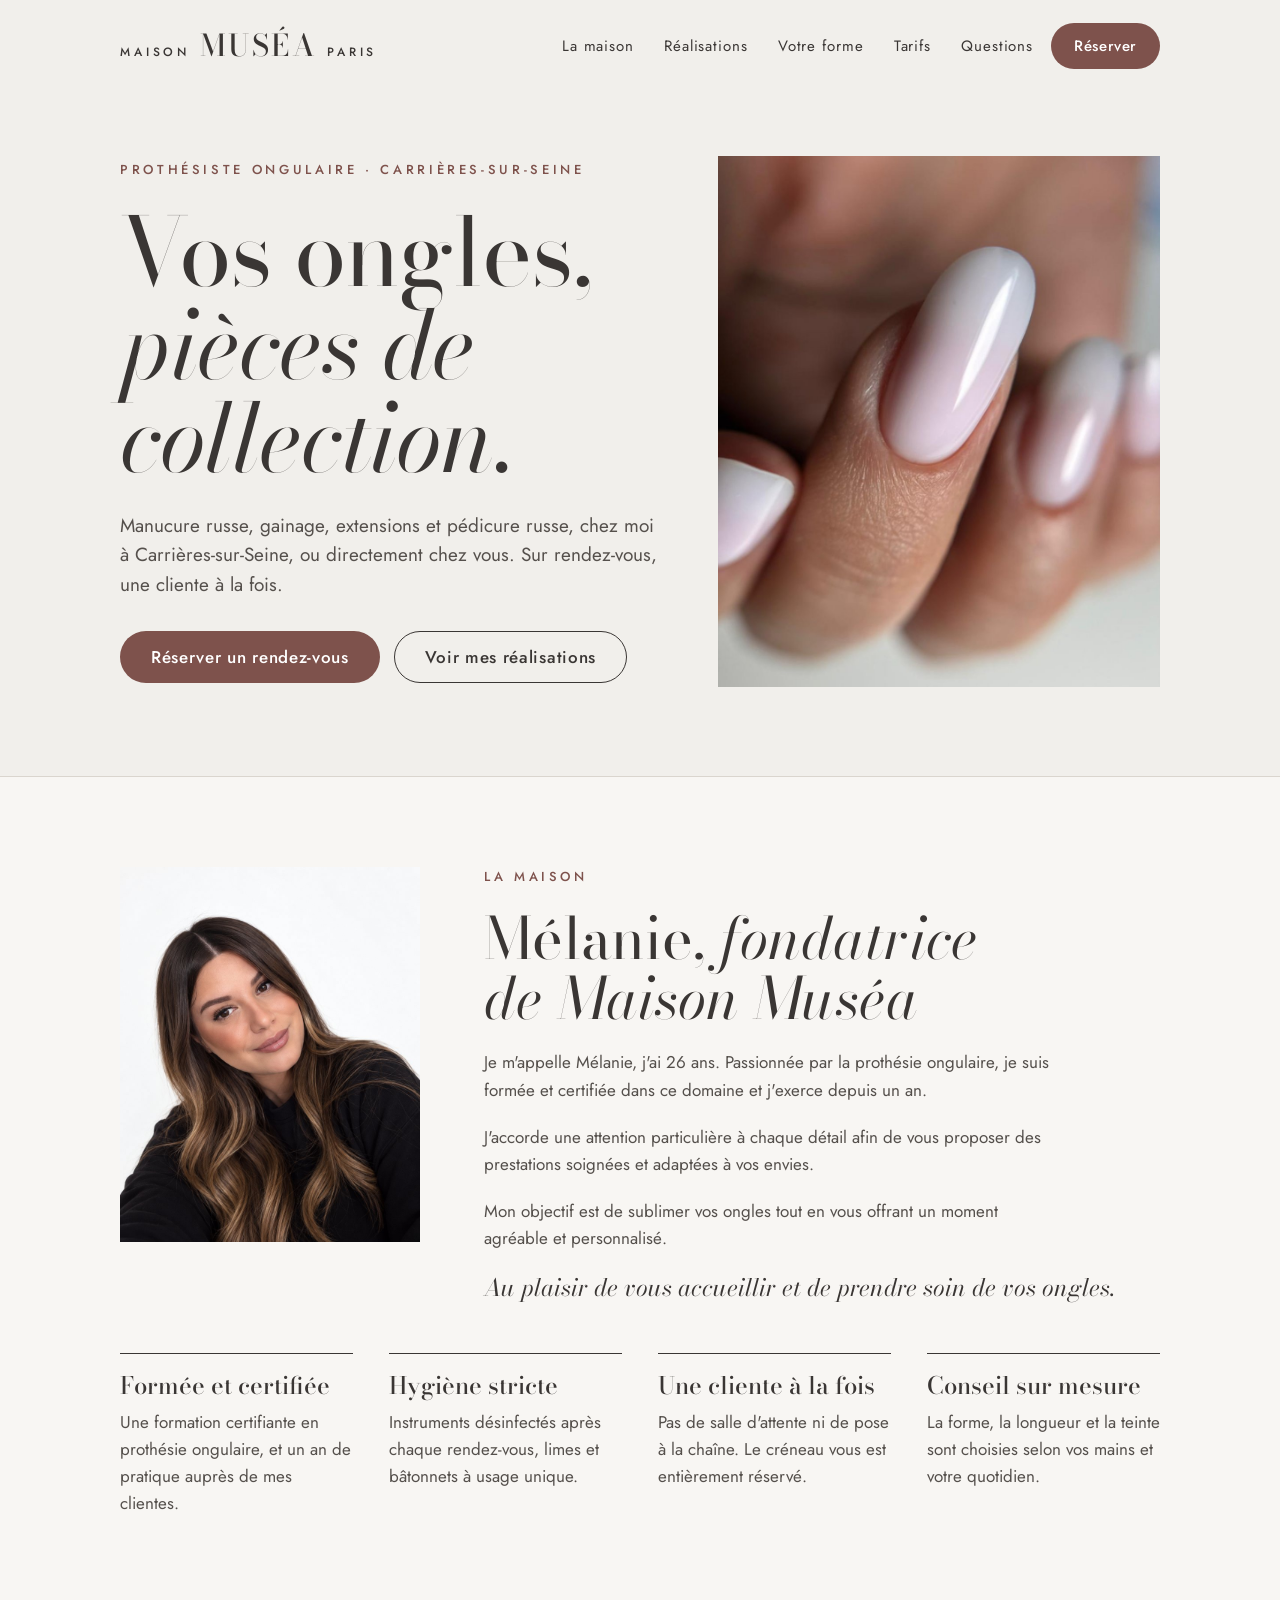
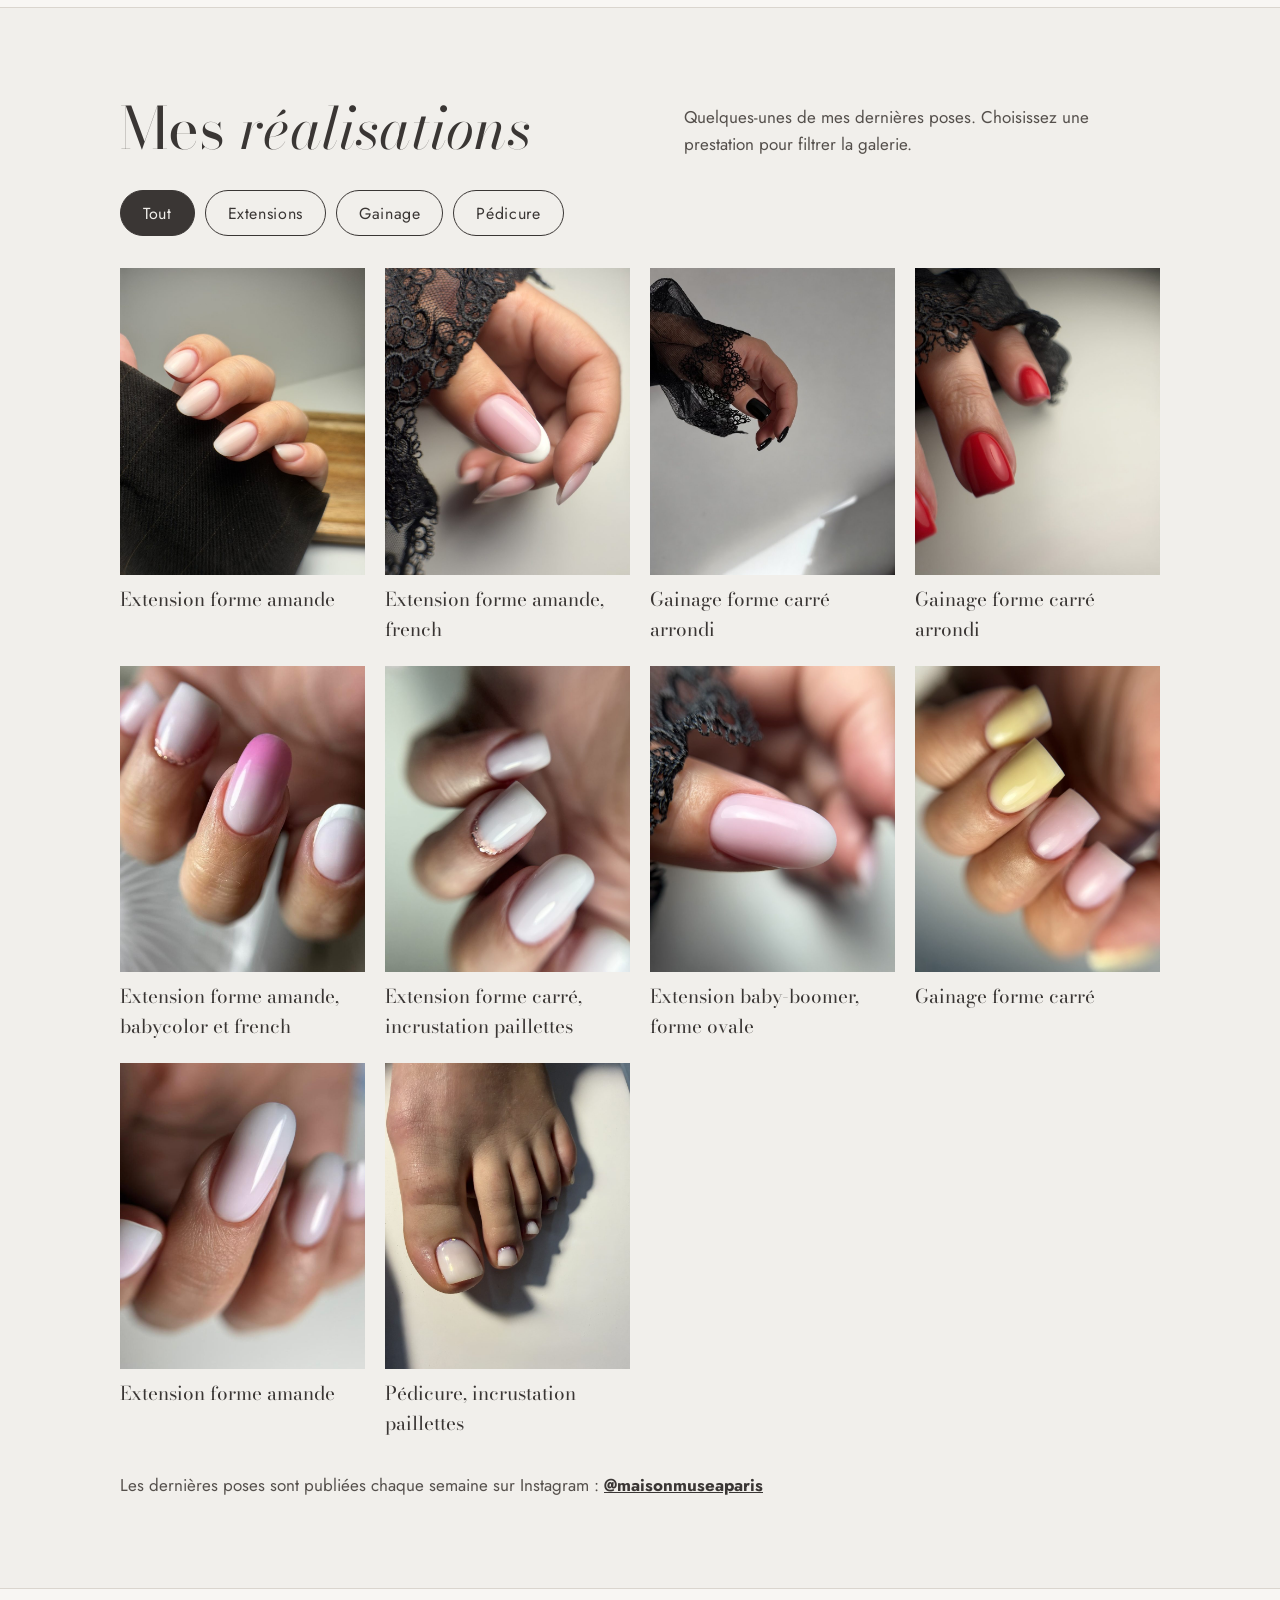
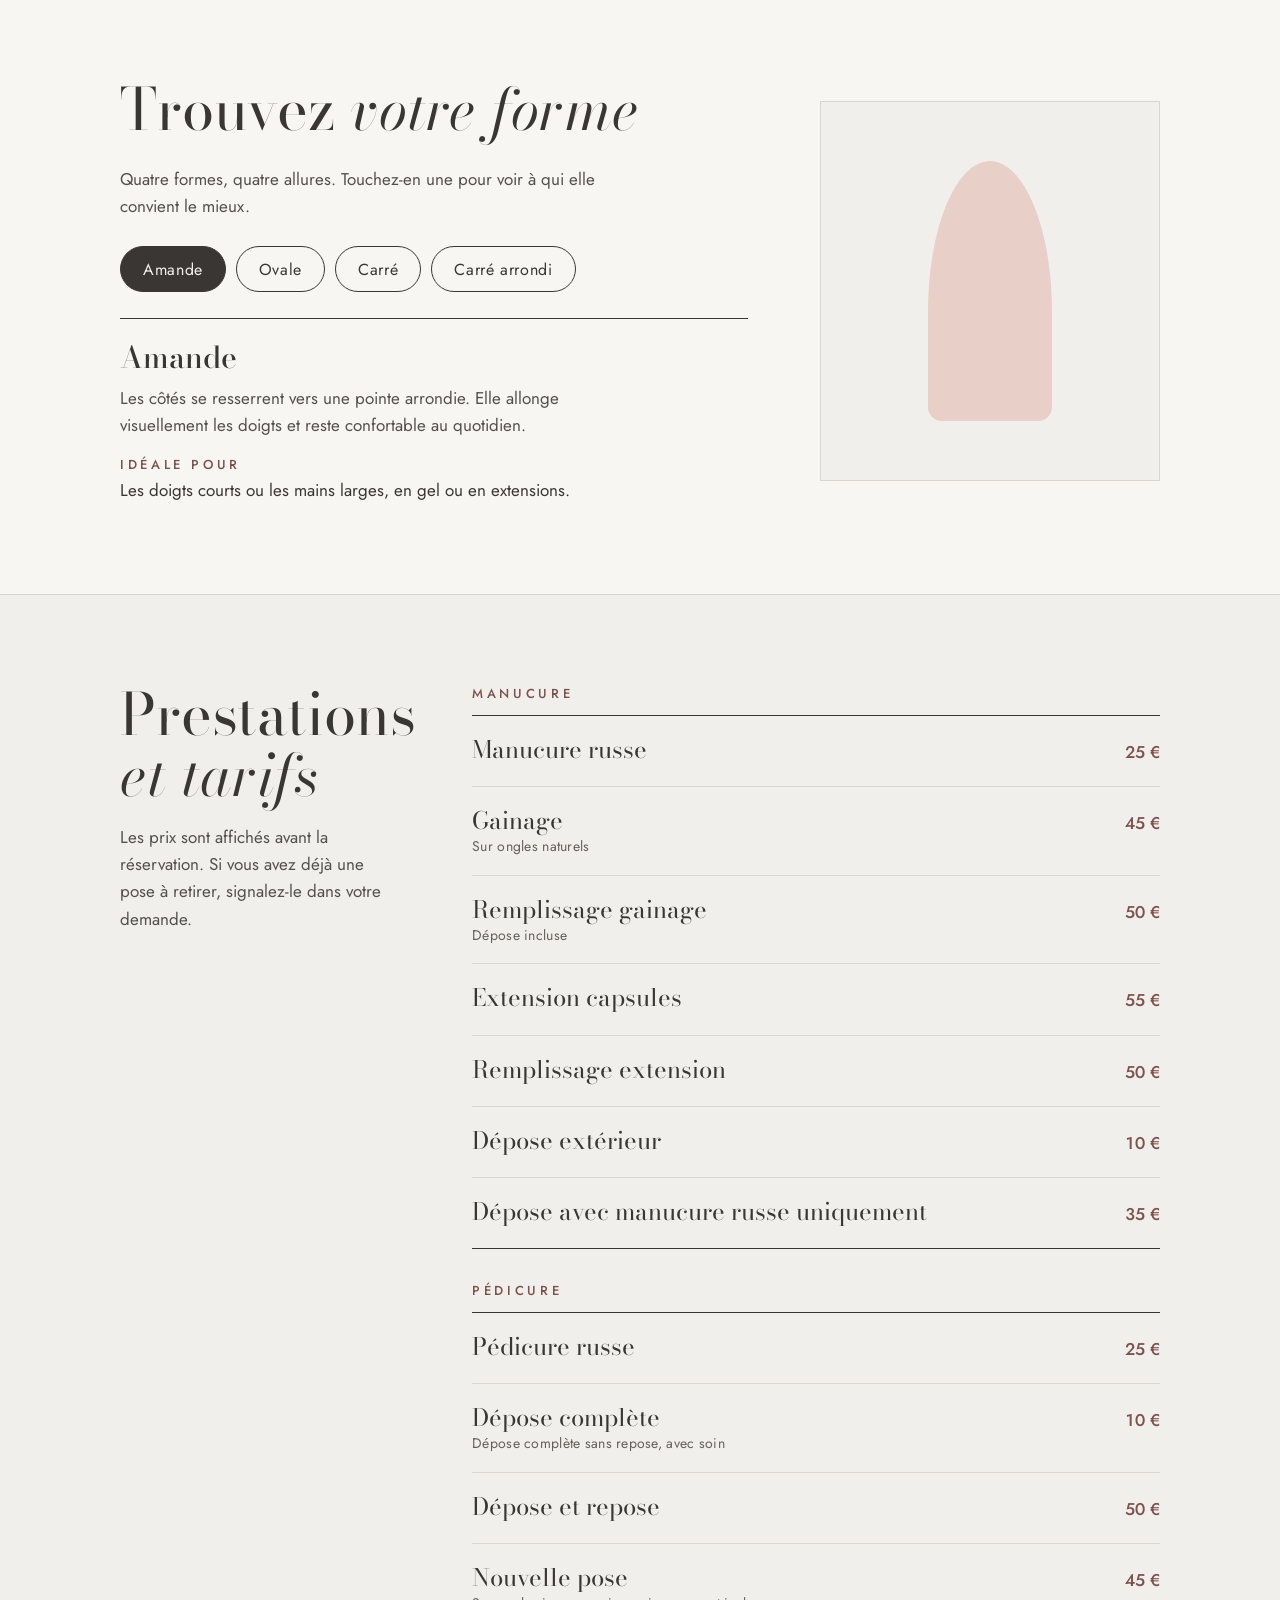
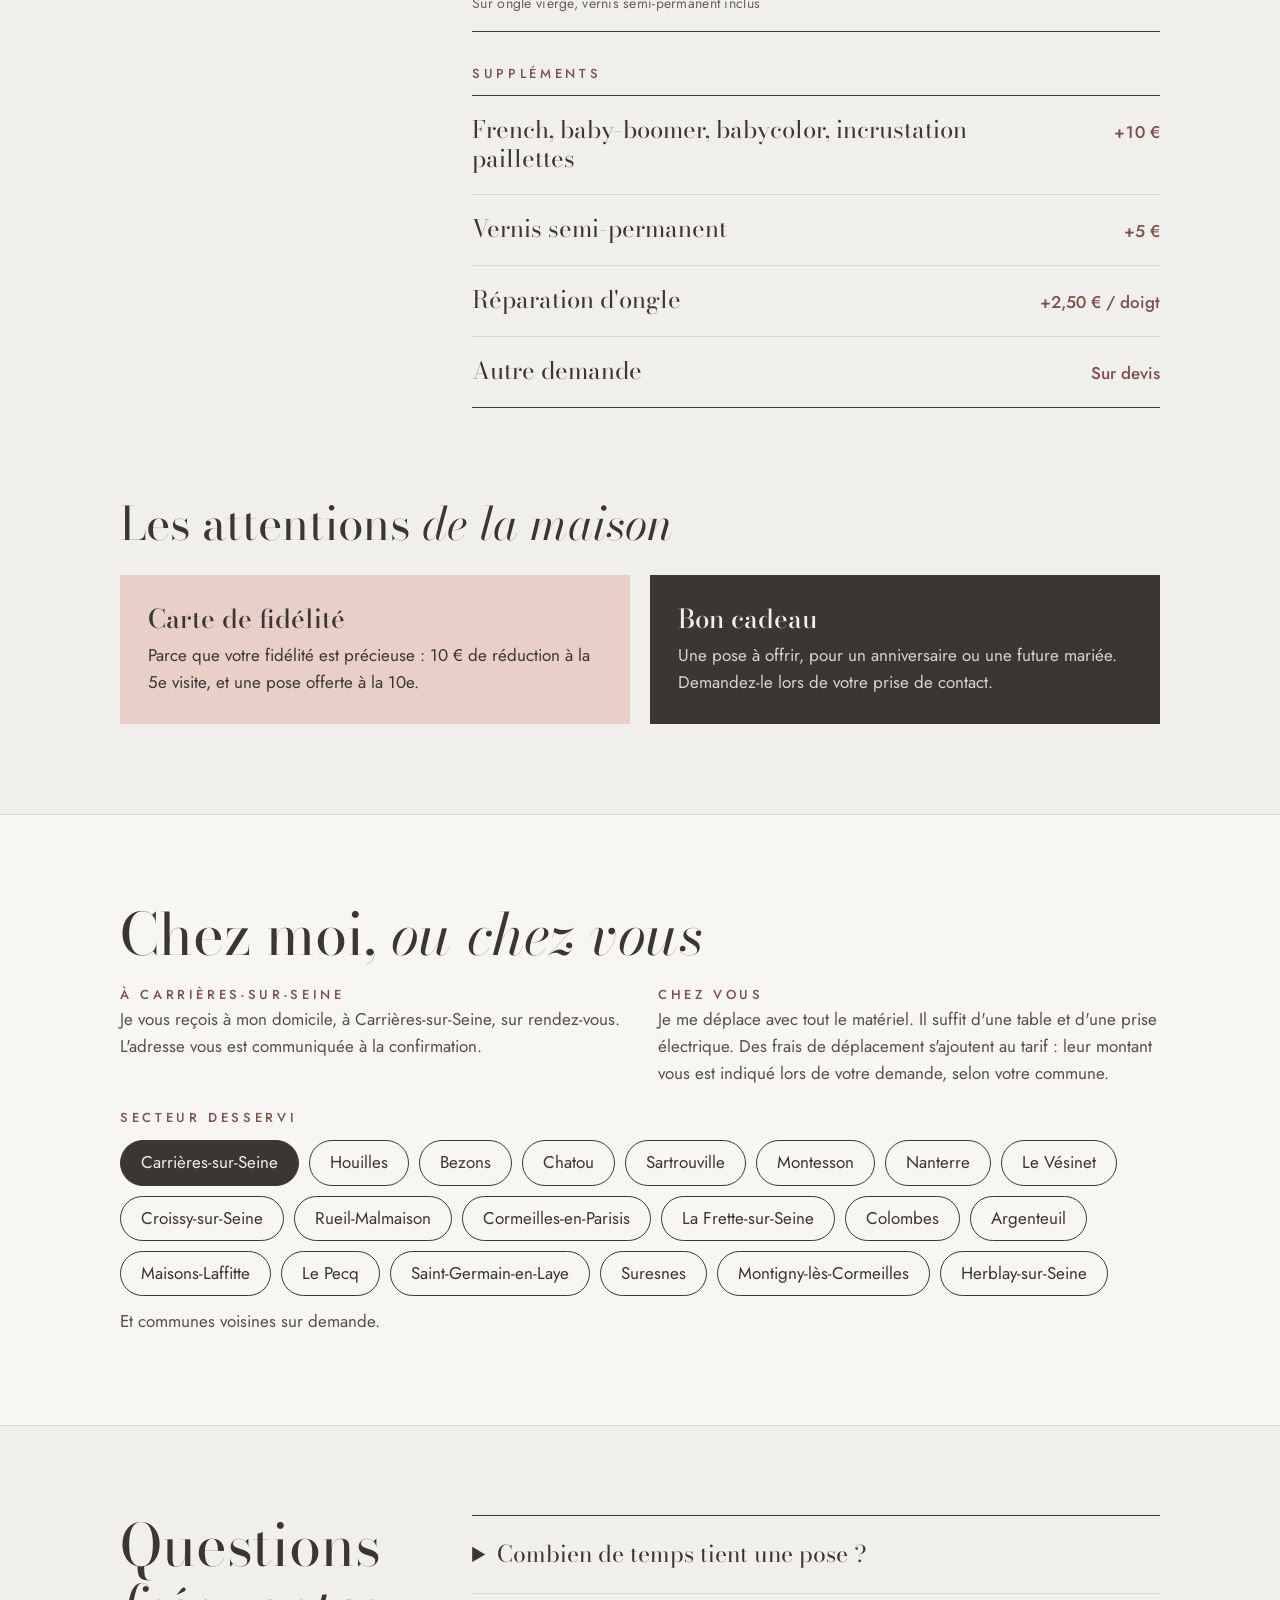
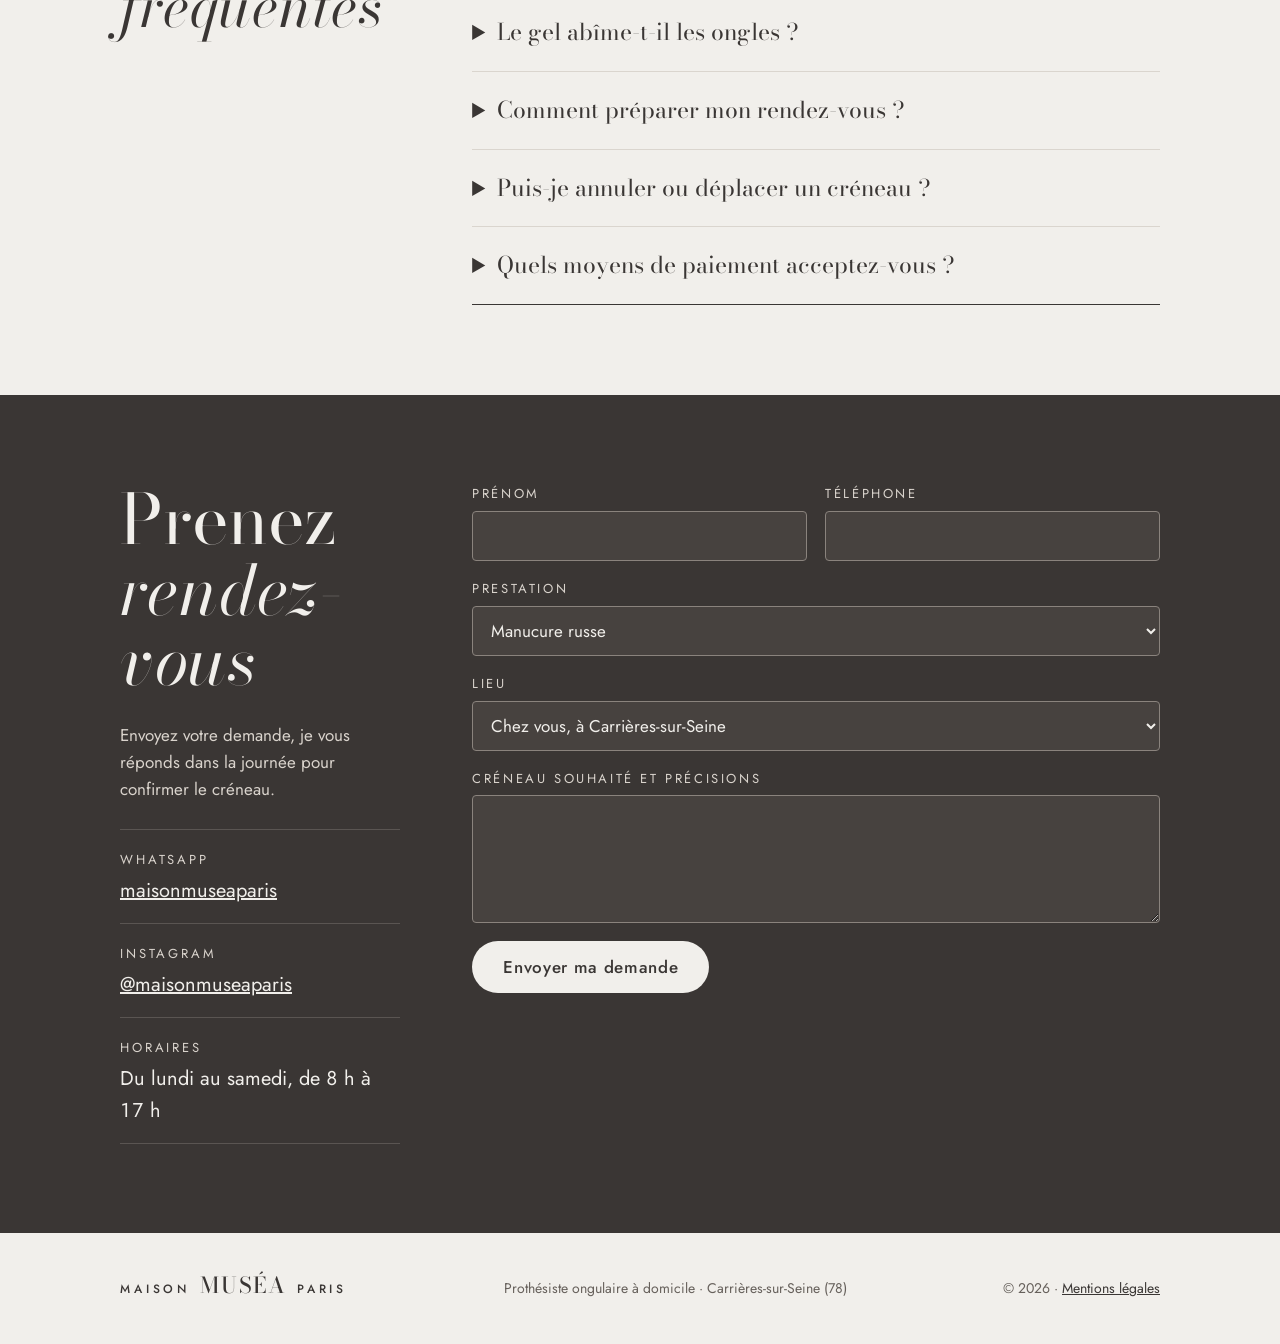
==== index.html @ 9ceb9fed "Corrige la forme de la photo 7 : ovale Co-Authored-By: Claude Opus 5.5 <noreply@anthropic.com> Claud" ====
<!doctype html>
<html lang="fr">
<head>
<meta charset="utf-8">
<meta name="viewport" content="width=device-width, initial-scale=1">
<title>Maison MUSÉA Paris · Prothésiste ongulaire à Carrières-sur-Seine</title>
<meta name="description" content="Maison Muséa Paris : manucure russe, gainage, extensions et pédicure russe, à Carrières-sur-Seine ou à votre domicile (Houilles, Chatou, Montesson, Le Vésinet). Sur rendez-vous.">
<meta property="og:type" content="website">
<meta property="og:title" content="Maison MUSÉA Paris · Prothésiste ongulaire">
<meta property="og:description" content="Manucure russe, gainage, extensions et pédicure russe, à Carrières-sur-Seine ou chez vous. Sur rendez-vous.">
<meta property="og:image" content="images/carte-musea.jpg">
<meta name="theme-color" content="#F1EFEB">
<link rel="preconnect" href="https://fonts.googleapis.com">
<link rel="preconnect" href="https://fonts.gstatic.com" crossorigin>
<link rel="stylesheet" href="https://fonts.googleapis.com/css2?family=Bodoni+Moda:ital,opsz,wght@0,6..96,400;0,6..96,500;1,6..96,400&family=Jost:wght@400;500&display=swap">
<link rel="stylesheet" href="css/style.css">
</head>
<body>

<a class="skip" href="#contenu">Aller au contenu</a>

<header class="site-header wrap">
  <a class="wordmark" href="#accueil" aria-label="Maison Muséa Paris, accueil">
    <span class="wordmark-small">Maison</span>
    <span class="wordmark-big">MUSÉA</span>
    <span class="wordmark-small">Paris</span>
  </a>
  <nav class="nav" aria-label="Navigation principale">
    <a href="#maison">La maison</a>
    <a href="#realisations">Réalisations</a>
    <a href="#forme">Votre forme</a>
    <a href="#tarifs">Tarifs</a>
    <a href="#questions">Questions</a>
    <a class="btn btn-accent btn-small" href="#reserver">Réserver</a>
  </nav>
</header>

<main id="contenu">

<!-- ACCUEIL -->
<section id="accueil" class="wrap hero">
  <div class="hero-text">
    <p class="eyebrow">Prothésiste ongulaire · Carrières-sur-Seine</p>
    <h1>Vos ongles, <em>pièces de collection.</em></h1>
    <p class="lead">Manucure russe, gainage, extensions et pédicure russe, chez moi à Carrières-sur-Seine, ou directement chez vous. Sur rendez-vous, une cliente à la fois.</p>
    <div class="actions">
      <a class="btn btn-accent" href="#reserver">Réserver un rendez-vous</a>
      <a class="btn btn-outline" href="#realisations">Voir mes réalisations</a>
    </div>
  </div>
  <div class="hero-visual">
    <img src="images/accueil.jpg" width="1000" height="1200" alt="Gros plan sur des ongles en amande nude laiteux">
  </div>
</section>

<!-- LA MAISON : QUALITÉS -->
<section id="maison" class="band">
  <div class="wrap section stack-xl">
    <div class="about">
      <img class="about-photo" src="images/portrait.jpg" width="800" height="1000" alt="Portrait de Mélanie, fondatrice de Maison Muséa Paris">
      <div class="about-text">
        <p class="eyebrow">La maison</p>
        <h2>Mélanie, <em>fondatrice de Maison Muséa</em></h2>
        <p class="muted measure">Je m'appelle Mélanie, j'ai 26 ans. Passionnée par la prothésie ongulaire, je suis formée et certifiée dans ce domaine et j'exerce depuis un an.</p>
        <p class="muted measure">J'accorde une attention particulière à chaque détail afin de vous proposer des prestations soignées et adaptées à vos envies.</p>
        <p class="muted measure">Mon objectif est de sublimer vos ongles tout en vous offrant un moment agréable et personnalisé.</p>
        <p class="quote measure">Au plaisir de vous accueillir et de prendre soin de vos ongles.</p>
      </div>
    </div>
    <div class="qualities">
      <div class="quality">
        <h3>Formée et certifiée</h3>
        <p class="muted">Une formation certifiante en prothésie ongulaire, et un an de pratique auprès de mes clientes.</p>
      </div>
      <div class="quality">
        <h3>Hygiène stricte</h3>
        <p class="muted">Instruments désinfectés après chaque rendez-vous, limes et bâtonnets à usage unique.</p>
      </div>
      <div class="quality">
        <h3>Une cliente à la fois</h3>
        <p class="muted">Pas de salle d'attente ni de pose à la chaîne. Le créneau vous est entièrement réservé.</p>
      </div>
      <div class="quality">
        <h3>Conseil sur mesure</h3>
        <p class="muted">La forme, la longueur et la teinte sont choisies selon vos mains et votre quotidien.</p>
      </div>
    </div>
  </div>
</section>

<!-- RÉALISATIONS -->
<section id="realisations" class="wrap section stack-l">
  <div class="section-head">
    <h2>Mes <em>réalisations</em></h2>
    <p class="muted measure-s">Quelques-unes de mes dernières poses. Choisissez une prestation pour filtrer la galerie.</p>
  </div>
  <div class="pills" role="group" aria-label="Filtrer les réalisations par prestation" id="filtres">
    <button type="button" class="pill" data-filter="tout" aria-pressed="true">Tout</button>
    <button type="button" class="pill" data-filter="extension" aria-pressed="false">Extensions</button>
    <button type="button" class="pill" data-filter="gainage" aria-pressed="false">Gainage</button>
    <button type="button" class="pill" data-filter="pedicure" aria-pressed="false">Pédicure</button>
  </div>
  <!-- Pour ajouter une photo : déposer l'image dans /images (format 4:5), puis dupliquer un bloc <figure>.
       data-cat vaut extension, gainage ou pedicure. -->
  <div class="gallery" id="galerie">
    <figure data-cat="extension"><img src="images/baby-boomer-court.jpg" width="900" height="1125" loading="lazy" alt="Extension, ongles en forme amande, mains posées sur un tissu sombre"><figcaption><span>Extension forme amande</span></figcaption></figure>
    <figure data-cat="extension"><img src="images/french-blanche.jpg" width="900" height="1125" loading="lazy" alt="Extension en forme amande avec french blanche, manche en dentelle noire"><figcaption><span>Extension forme amande, french</span></figcaption></figure>
    <figure data-cat="gainage"><img src="images/noir-laque.jpg" width="900" height="1125" loading="lazy" alt="Gainage noir, forme carré arrondi, manche en dentelle noire"><figcaption><span>Gainage forme carré arrondi</span></figcaption></figure>
    <figure data-cat="gainage"><img src="images/rouge.jpg" width="900" height="1125" loading="lazy" alt="Gainage rouge, forme carré arrondi"><figcaption><span>Gainage forme carré arrondi</span></figcaption></figure>
    <figure data-cat="extension"><img src="images/babycolor-french.jpg" width="900" height="1125" loading="lazy" alt="Extension en forme amande, babycolor rose, french blanche et liseré de paillettes"><figcaption><span>Extension forme amande, babycolor et french</span></figcaption></figure>
    <figure data-cat="extension"><img src="images/blanc-laiteux-paillettes.jpg" width="900" height="1125" loading="lazy" alt="Extension forme carré, blanc laiteux avec incrustation de paillettes"><figcaption><span>Extension forme carré, incrustation paillettes</span></figcaption></figure>
    <figure data-cat="extension"><img src="images/baby-boomer-ovale.jpg" width="900" height="1125" loading="lazy" alt="Extension en baby-boomer, forme ovale, gros plan"><figcaption><span>Extension baby-boomer, forme ovale</span></figcaption></figure>
    <figure data-cat="gainage"><img src="images/pastel-jaune-rose.jpg" width="900" height="1125" loading="lazy" alt="Gainage forme carré, jaune pastel et rose"><figcaption><span>Gainage forme carré</span></figcaption></figure>
    <figure data-cat="extension"><img src="images/nude-laiteux-gros-plan.jpg" width="900" height="1125" loading="lazy" alt="Extension en forme amande, gel rosé, gros plan"><figcaption><span>Extension forme amande</span></figcaption></figure>
    <figure data-cat="pedicure"><img src="images/pedicure-blanc-laiteux.jpg" width="900" height="1125" loading="lazy" alt="Pédicure blanc laiteux avec incrustation de paillettes"><figcaption><span>Pédicure, incrustation paillettes</span></figcaption></figure>
  </div>
  <p class="muted">Les dernières poses sont publiées chaque semaine sur Instagram : <strong><a href="https://www.instagram.com/maisonmuseaparis/" target="_blank" rel="noopener">@maisonmuseaparis</a></strong></p>
</section>

<!-- TROUVEZ VOTRE FORME -->
<section id="forme" class="band">
  <div class="wrap section shape-finder">
    <div class="shape-text stack-m">
      <h2>Trouvez <em>votre forme</em></h2>
      <p class="muted measure-s">Quatre formes, quatre allures. Touchez-en une pour voir à qui elle convient le mieux.</p>
      <div class="pills" role="group" aria-label="Choisir une forme d'ongle" id="formes"></div>
      <div class="shape-result" aria-live="polite">
        <h3 id="forme-nom">Amande</h3>
        <p class="muted measure-s" id="forme-texte"></p>
        <p class="measure-s"><span class="label">Idéale pour</span><br><span id="forme-ideal"></span></p>
      </div>
    </div>
    <div class="shape-stage" aria-hidden="true">
      <div class="nail" id="ongle"></div>
    </div>
  </div>
</section>

<!-- TARIFS -->
<section id="tarifs" class="wrap section split">
  <div class="split-side stack-s">
    <h2>Prestations <em>et tarifs</em></h2>
    <p class="muted measure-s">Les prix sont affichés avant la réservation. Si vous avez déjà une pose à retirer, signalez-le dans votre demande.</p>
  </div>
  <div class="split-main stack-l">
    <div class="price-group">
      <h3 class="label">Manucure</h3>
      <ul class="price-list">
      <li><span class="price-name">Manucure russe</span><span class="price">25 €</span></li>
      <li><span class="price-name">Gainage<small>Sur ongles naturels</small></span><span class="price">45 €</span></li>
      <li><span class="price-name">Remplissage gainage<small>Dépose incluse</small></span><span class="price">50 €</span></li>
      <li><span class="price-name">Extension capsules</span><span class="price">55 €</span></li>
      <li><span class="price-name">Remplissage extension</span><span class="price">50 €</span></li>
      <li><span class="price-name">Dépose extérieur</span><span class="price">10 €</span></li>
      <li><span class="price-name">Dépose avec manucure russe uniquement</span><span class="price">35 €</span></li>
      </ul>
    </div>
    <div class="price-group">
      <h3 class="label">Pédicure</h3>
      <ul class="price-list">
      <li><span class="price-name">Pédicure russe</span><span class="price">25 €</span></li>
      <li><span class="price-name">Dépose complète<small>Dépose complète sans repose, avec soin</small></span><span class="price">10 €</span></li>
      <li><span class="price-name">Dépose et repose</span><span class="price">50 €</span></li>
      <li><span class="price-name">Nouvelle pose<small>Sur ongle vierge, vernis semi-permanent inclus</small></span><span class="price">45 €</span></li>
      </ul>
    </div>
    <div class="price-group">
      <h3 class="label">Suppléments</h3>
      <ul class="price-list">
      <li><span class="price-name">French, baby-boomer, babycolor, incrustation paillettes</span><span class="price">+10 €</span></li>
      <li><span class="price-name">Vernis semi-permanent</span><span class="price">+5 €</span></li>
      <li><span class="price-name">Réparation d'ongle</span><span class="price">+2,50 € / doigt</span></li>
      <li><span class="price-name">Autre demande</span><span class="price">Sur devis</span></li>
      </ul>
    </div>
  </div>
</section>

<!-- ATTENTIONS -->
<section id="attentions" class="wrap section-bottom stack-m">
  <h2 class="h2-small">Les attentions <em>de la maison</em></h2>
  <div class="perks">
    <div class="perk perk-rose">
      <h3>Carte de fidélité</h3>
      <p>Parce que votre fidélité est précieuse : 10 € de réduction à la 5e visite, et une pose offerte à la 10e.</p>
    </div>
    <div class="perk perk-dark">
      <h3>Bon cadeau</h3>
      <p>Une pose à offrir, pour un anniversaire ou une future mariée. Demandez-le lors de votre prise de contact.</p>
    </div>
  </div>
</section>

<!-- STUDIO ET SECTEUR -->
<section id="studio" class="band">
  <div class="wrap section about">
    <div class="about-text stack-m">
      <h2>Chez moi, <em>ou chez vous</em></h2>
      <div class="two-cols">
        <div>
          <h3 class="label">À Carrières-sur-Seine</h3>
          <p class="muted">Je vous reçois à mon domicile, à Carrières-sur-Seine, sur rendez-vous. L'adresse vous est communiquée à la confirmation.</p>
        </div>
        <div>
          <h3 class="label">Chez vous</h3>
          <p class="muted">Je me déplace avec tout le matériel. Il suffit d'une table et d'une prise électrique. Des frais de déplacement s'ajoutent au tarif : leur montant vous est indiqué lors de votre demande, selon votre commune.</p>
        </div>
      </div>
      <div>
        <h3 class="label">Secteur desservi</h3>
        <ul class="chips">
          <li class="chip-main">Carrières-sur-Seine</li>
          <li>Houilles</li>
          <li>Bezons</li>
          <li>Chatou</li>
          <li>Sartrouville</li>
          <li>Montesson</li>
          <li>Nanterre</li>
          <li>Le Vésinet</li>
          <li>Croissy-sur-Seine</li>
          <li>Rueil-Malmaison</li>
          <li>Cormeilles-en-Parisis</li>
          <li>La Frette-sur-Seine</li>
          <li>Colombes</li>
          <li>Argenteuil</li>
          <li>Maisons-Laffitte</li>
          <li>Le Pecq</li>
          <li>Saint-Germain-en-Laye</li>
          <li>Suresnes</li>
          <li>Montigny-lès-Cormeilles</li>
          <li>Herblay-sur-Seine</li>
        </ul>
        <p class="muted chips-note">Et communes voisines sur demande.</p>
      </div>
    </div>
  </div>
</section>

<!-- QUESTIONS -->
<section id="questions" class="wrap section split">
  <div class="split-side">
    <h2>Questions <em>fréquentes</em></h2>
  </div>
  <div class="faq split-main">
    <details>
      <summary>Combien de temps tient une pose ?</summary>
      <p>En général trois à quatre semaines pour le gel, deux à trois pour le semi-permanent. La tenue dépend de la pousse de l'ongle et de l'usage que vous faites de vos mains.</p>
    </details>
    <details>
      <summary>Le gel abîme-t-il les ongles ?</summary>
      <p>Une pose bien préparée et une dépose douce respectent l'ongle. Ce qui l'abîme, c'est d'arracher le produit soi-même : faites-la toujours réaliser par une professionnelle.</p>
    </details>
    <details>
      <summary>Comment préparer mon rendez-vous ?</summary>
      <p>Venez les mains propres, sans crème ni huile. Si vous avez une idée précise, envoyez une photo d'inspiration avec votre demande.</p>
    </details>
    <details>
      <summary>Puis-je annuler ou déplacer un créneau ?</summary>
      <p>Oui. Merci de me prévenir au moins 24 heures à l'avance, par WhatsApp ou sur Instagram, pour que le créneau puisse être proposé à une autre cliente.</p>
    </details>
    <details>
      <summary>Quels moyens de paiement acceptez-vous ?</summary>
      <p>Espèces ou PayPal.</p>
    </details>
  </div>
</section>

<!-- RÉSERVER -->
<section id="reserver" class="dark">
  <div class="wrap section-big split">
    <div class="split-side stack-m">
      <h2 class="h2-big">Prenez <em>rendez-vous</em></h2>
      <p class="soft measure-s">Envoyez votre demande, je vous réponds dans la journée pour confirmer le créneau.</p>
      <dl class="contact">
        <div><dt>WhatsApp</dt><dd><a href="https://wa.me/33620402345" target="_blank" rel="noopener">maisonmuseaparis</a></dd></div>
        <div><dt>Instagram</dt><dd><a href="https://www.instagram.com/maisonmuseaparis/" target="_blank" rel="noopener">@maisonmuseaparis</a></dd></div>
        <div><dt>Horaires</dt><dd>Du lundi au samedi, de 8 h à 17 h</dd></div>
      </dl>
    </div>
    <form class="form split-main" id="form-rdv" novalidate>
      <div class="form-row">
        <div class="field">
          <label for="rdv-prenom">Prénom</label>
          <input id="rdv-prenom" name="prenom" type="text" autocomplete="given-name" required>
        </div>
        <div class="field">
          <label for="rdv-tel">Téléphone</label>
          <input id="rdv-tel" name="tel" type="tel" autocomplete="tel" required>
        </div>
      </div>
      <div class="field">
        <label for="rdv-prestation">Prestation</label>
        <select id="rdv-prestation" name="prestation">
          <option>Manucure russe</option>
          <option>Gainage sur ongles naturels</option>
          <option>Remplissage gainage</option>
          <option>Extension capsules</option>
          <option>Remplissage extension</option>
          <option>Dépose</option>
          <option>Pédicure russe</option>
          <option>Pédicure : nouvelle pose</option>
          <option>Pédicure : dépose et repose</option>
          <option>Autre demande</option>
        </select>
      </div>
      <div class="field">
        <label for="rdv-lieu">Lieu</label>
        <select id="rdv-lieu" name="lieu">
          <option>Chez vous, à Carrières-sur-Seine</option>
          <option>À mon domicile (frais de déplacement)</option>
        </select>
      </div>
      <div class="field">
        <label for="rdv-message">Créneau souhaité et précisions</label>
        <textarea id="rdv-message" name="message" rows="4"></textarea>
      </div>
      <p class="form-error" id="rdv-erreur" role="alert" hidden></p>
      <button type="submit" class="btn btn-light">Envoyer ma demande</button>
      <div class="form-result" id="rdv-resultat" hidden>
        <p id="rdv-resultat-titre"></p>
        <pre id="rdv-resultat-texte"></pre>
        <button type="button" class="btn btn-ghost btn-small" id="rdv-copier">Copier le message</button>
      </div>
    </form>
  </div>
</section>

</main>

<footer class="wrap site-footer">
  <div class="wordmark wordmark-footer">
    <span class="wordmark-small">Maison</span>
    <span class="wordmark-big">MUSÉA</span>
    <span class="wordmark-small">Paris</span>
  </div>
  <p>Prothésiste ongulaire à domicile · Carrières-sur-Seine (78)</p>
  <p>© <span id="annee">2026</span> · <a href="mentions-legales.html">Mentions légales</a></p>
</footer>

<a class="cta-bar" href="#reserver">Réserver un rendez-vous</a>

<script src="js/main.js"></script>
</body>
</html>
---- css/style.css ----
/* Maison MUSÉA Paris — feuille de style
   Pour changer les couleurs du site, modifier uniquement le bloc :root ci-dessous. */

:root {
  --ground: #F1EFEB;   /* fond principal, gris clair chaud */
  --panel: #F8F6F3;    /* fond des bandes claires */
  --ink: #3A3634;      /* texte, anthracite */
  --body: #55504C;     /* texte secondaire */
  --muted: #66605B;    /* légendes */
  --line: #DAD5CE;     /* filets */
  --line-strong: #C9C2B9;
  --blank: #E6E1DA;    /* emplacements photo */
  --rose: #E8CFC8;     /* nude rosé */
  --accent: #7E524C;   /* boutons et prix */
  --gold: #B8893B;     /* contour de focus */
  --dark-soft: #D9D3CC;
  --dark-line: #5A5552;
  --dark-field: #47423F;
  --dark-border: #8A837D;

  --display: 'Bodoni Moda', 'Didot', 'Bodoni MT', Georgia, serif;
  --text: 'Jost', 'Century Gothic', 'Trebuchet MS', sans-serif;
}

* { box-sizing: border-box; }
html { scroll-behavior: smooth; }
body {
  margin: 0;
  background: var(--ground);
  color: var(--ink);
  font-family: var(--text);
  font-size: 17px;
  line-height: 1.6;
}
img { max-width: 100%; height: auto; display: block; }
a { color: var(--ink); }
a:hover { color: var(--accent); }
:focus-visible { outline: 2px solid var(--gold); outline-offset: 3px; }
[hidden] { display: none !important; }

h1, h2, h3, p, ul, dl, dd, figure, blockquote { margin: 0; }
ul { padding: 0; list-style: none; }
h1, h2 { font-family: var(--display); font-weight: 400; text-wrap: balance; }
h1 em, h2 em { font-style: italic; }
h1 { font-size: clamp(46px, 7.4vw, 104px); line-height: 0.98; letter-spacing: -0.01em; }
h2 { font-size: clamp(34px, 4.6vw, 58px); line-height: 1.05; }
.h2-small { font-size: clamp(30px, 3.8vw, 46px); line-height: 1.1; }
.h2-big { font-size: clamp(38px, 5.4vw, 72px); line-height: 1.02; }
h3 { font-family: var(--display); font-weight: 500; font-size: 24px; line-height: 1.2; }

.skip { position: absolute; left: -9999px; }
.skip:focus { left: 16px; top: 16px; background: var(--ink); color: var(--ground); padding: 10px 16px; z-index: 10; }

/* Mise en page */
.wrap { max-width: 1160px; margin-inline: auto; padding-inline: clamp(20px, 5vw, 60px); }
.section { padding-block: clamp(48px, 7vw, 92px); }
.section-bottom { padding-bottom: clamp(48px, 7vw, 92px); }
.section-big { padding-block: clamp(52px, 7vw, 100px); }
.band { background: var(--panel); border-block: 1px solid var(--line); }
.stack-s, .stack-m, .stack-l, .stack-xl { display: flex; flex-direction: column; }
.stack-s { gap: 18px; } .stack-m { gap: 26px; } .stack-l { gap: 32px; } .stack-xl { gap: 48px; }
.split { display: flex; flex-wrap: wrap; gap: 36px 72px; }
.split-side { flex: 1 1 280px; min-width: 0; }
.split-main { flex: 999 1 480px; min-width: 0; }
.section-head { display: flex; flex-wrap: wrap; align-items: flex-end; justify-content: space-between; gap: 16px 40px; }
.measure { max-width: 34em; }
.measure-s { max-width: 28em; }
.muted { color: var(--body); }
.eyebrow, .label {
  font-family: var(--text); font-size: 13px; font-weight: 500;
  letter-spacing: 0.28em; text-transform: uppercase; color: var(--accent); line-height: 1.6;
}

/* Boutons */
.btn {
  display: inline-flex; align-items: center; justify-content: center;
  min-height: 52px; padding: 0 30px; border-radius: 999px; border: 1px solid transparent;
  font: 500 17px var(--text); letter-spacing: 0.04em; text-decoration: none; cursor: pointer;
}
.btn-small { min-height: 46px; padding: 0 22px; font-size: 15px; }
.btn-accent { background: var(--accent); color: #fff; }
.btn-accent:hover { background: var(--ink); color: #fff; }
.btn-outline { border-color: var(--ink); color: var(--ink); }
.btn-outline:hover { background: var(--ink); color: var(--ground); }
.btn-light { background: var(--ground); color: var(--ink); align-self: flex-start; }
.btn-light:hover { background: var(--rose); }
.btn-ghost { border-color: var(--dark-border); color: var(--ground); background: transparent; }

/* En-tête */
.site-header { display: flex; flex-wrap: wrap; align-items: center; justify-content: space-between; gap: 12px 32px; padding-block: 22px; }
.wordmark { display: flex; align-items: baseline; gap: 10px; text-decoration: none; color: var(--ink); padding: 8px 0; }
.wordmark-small { font-size: 12px; letter-spacing: 0.32em; text-transform: uppercase; font-weight: 500; }
.wordmark-big { font-family: var(--display); font-size: 30px; letter-spacing: 0.08em; font-weight: 500; line-height: 1; }
.wordmark-footer .wordmark-big { font-size: 22px; }
.nav { display: flex; flex-wrap: wrap; align-items: center; gap: 4px 6px; font-size: 15px; letter-spacing: 0.06em; }
.nav a:not(.btn) { text-decoration: none; padding: 12px; }

/* Accueil */
.hero { display: flex; flex-wrap: wrap; align-items: center; gap: 48px 56px; padding-top: clamp(28px, 5vw, 64px); padding-bottom: clamp(48px, 7vw, 96px); }
.hero-text { flex: 1 1 460px; min-width: 0; display: flex; flex-direction: column; gap: 26px; }
.hero-visual { flex: 1 1 360px; min-width: 0; }
.lead { max-width: 30em; font-size: 19px; line-height: 1.55; color: var(--body); }
.actions { display: flex; flex-wrap: wrap; gap: 14px; padding-top: 6px; }

/* Emplacements à remplacer par des photos */
.placeholder {
  display: flex; align-items: center; justify-content: center; text-align: center; padding: 24px;
  background: var(--blank); border: 1px solid var(--line-strong); color: var(--body);
  font-size: 13px; letter-spacing: 0.16em; text-transform: uppercase;
}

/* La maison */
.about { display: flex; flex-wrap: wrap; align-items: stretch; gap: 36px 64px; }
.about-photo { flex: 0 1 300px; min-height: 340px; }
.studio-photo { flex: 1 1 320px; min-height: 300px; }
.about-text { flex: 1 1 420px; min-width: 0; display: flex; flex-direction: column; justify-content: center; gap: 20px; }
.quote { font-family: var(--display); font-style: italic; font-size: 24px; line-height: 1.35; }
.qualities { display: flex; flex-wrap: wrap; gap: 28px 36px; }
.quality { flex: 1 1 220px; min-width: 0; display: flex; flex-direction: column; gap: 8px; padding-top: 18px; border-top: 1px solid var(--ink); }
.two-cols { display: flex; flex-wrap: wrap; gap: 24px 36px; }
.two-cols > div { flex: 1 1 200px; min-width: 0; }

img.about-photo { width: 300px; height: auto; min-height: 0; aspect-ratio: 4 / 5; object-fit: cover; align-self: flex-start; }
@media (max-width: 640px) { img.about-photo { width: 100%; max-width: 360px; } }

/* Filtres et pastilles */
.pills { display: flex; flex-wrap: wrap; gap: 10px; }
.pill {
  min-height: 46px; padding: 0 22px; border: 1px solid var(--ink); border-radius: 999px;
  background: transparent; color: var(--ink); font: 16px var(--text); letter-spacing: 0.04em; cursor: pointer;
}
.pill:hover { background: var(--rose); }
.pill[aria-pressed="true"] { background: var(--ink); color: var(--ground); }

/* Galerie */
.gallery { display: grid; grid-template-columns: repeat(auto-fill, minmax(220px, 1fr)); gap: 20px; }
.gallery figure { display: flex; flex-direction: column; gap: 10px; min-width: 0; }
.gallery .shot, .gallery img { aspect-ratio: 4 / 5; width: 100%; object-fit: cover; }
.gallery .shot { border-color: var(--line); color: var(--ink); }
.gallery figcaption { display: flex; flex-wrap: wrap; justify-content: space-between; gap: 2px 12px; font-size: 15px; }
.gallery figcaption span:first-child { font-family: var(--display); font-size: 19px; }
.gallery figcaption span:last-child:not(:first-child) { color: var(--muted); letter-spacing: 0.08em; }
.tone-1 { background: #EFDDD7; } .tone-2 { background: #F5EFEA; } .tone-3 { background: #E3C4C2; } .tone-4 { background: #E9DFC9; }
.tone-5 { background: #F0E2DA; } .tone-6 { background: #E7E3DC; } .tone-7 { background: #D9BFC0; } .tone-8 { background: #E4E0D2; }

/* Trouvez votre forme */
.shape-finder { display: flex; flex-wrap: wrap; align-items: center; gap: 40px 72px; }
.shape-text { flex: 1 1 420px; min-width: 0; }
.shape-result { display: flex; flex-direction: column; gap: 10px; padding-top: 20px; border-top: 1px solid var(--ink); }
.shape-result h3 { font-size: 30px; }
.shape-stage { flex: 0 1 340px; min-width: 0; height: 380px; background: var(--ground); border: 1px solid var(--line); display: flex; align-items: center; justify-content: center; }
.nail { width: 124px; height: 260px; background: var(--rose); transition: border-radius 0.25s ease; }

/* Tarifs */
.price-list li { display: flex; flex-wrap: wrap; align-items: baseline; gap: 4px 20px; padding: 20px 0; border-top: 1px solid var(--line); }
.price-list li:first-child { border-top-color: var(--ink); }
.price-list li:last-child { border-bottom: 1px solid var(--ink); }
.price-name { flex: 1 1 240px; min-width: 0; font-family: var(--display); font-size: 24px; line-height: 1.2; }
.price-time { color: var(--muted); font-size: 15px; letter-spacing: 0.06em; }
.price { min-width: 76px; text-align: right; font-weight: 500; color: var(--accent); font-variant-numeric: tabular-nums; }

.price-group .label { margin-bottom: 10px; }
.price-name small { display: block; font-family: var(--text); font-size: 14px; color: var(--muted); letter-spacing: 0.02em; margin-top: 2px; }
.price { white-space: nowrap; }

/* Attentions */
.perks { display: flex; flex-wrap: wrap; gap: 20px; }
.perk { flex: 1 1 260px; min-width: 0; padding: 28px; display: flex; flex-direction: column; gap: 8px; }
.perk h3 { font-size: 26px; }
.perk-rose { background: var(--rose); }
.perk-light { background: var(--panel); border: 1px solid var(--line); }
.perk-dark { background: var(--ink); color: var(--ground); }
.perk-dark p { color: var(--dark-soft); }

/* Secteur */
.chips { display: flex; flex-wrap: wrap; gap: 10px; margin-top: 12px; }
.chips li { padding: 8px 20px; border: 1px solid var(--ink); border-radius: 999px; }
.chips .chip-main { background: var(--ink); color: var(--ground); }

.chips-note { margin-top: 12px; }

/* Avis */
.reviews { display: flex; flex-wrap: wrap; gap: 24px; }
.review { flex: 1 1 300px; min-width: 0; padding: 32px; background: var(--panel); border: 1px solid var(--line); display: flex; flex-direction: column; gap: 16px; }
.review blockquote { font-family: var(--display); font-style: italic; font-size: 22px; line-height: 1.35; }
.review figcaption { font-size: 13px; letter-spacing: 0.2em; text-transform: uppercase; color: var(--muted); }

/* Questions */
.faq details { padding: 18px 0; border-top: 1px solid var(--line); }
.faq details:first-child { border-top-color: var(--ink); }
.faq details:last-child { border-bottom: 1px solid var(--ink); }
.faq summary { font-family: var(--display); font-size: 23px; line-height: 1.25; padding: 6px 0; cursor: pointer; }
.faq p { margin-top: 10px; max-width: 38em; color: var(--body); }

/* Réserver */
.dark { background: var(--ink); color: var(--ground); }
.soft { color: var(--dark-soft); }
.contact > div { display: flex; flex-wrap: wrap; gap: 4px 20px; padding: 16px 0; border-top: 1px solid var(--dark-line); }
.contact > div:last-child { border-bottom: 1px solid var(--dark-line); }
.contact dt { flex: 0 0 150px; font-size: 13px; letter-spacing: 0.22em; text-transform: uppercase; color: var(--dark-soft); padding-top: 4px; }
.contact dd { font-size: 20px; font-variant-numeric: tabular-nums; }
.contact a { color: var(--ground); }
.contact a:hover { color: var(--rose); }
.form { display: flex; flex-direction: column; gap: 18px; }
.form-row { display: flex; flex-wrap: wrap; gap: 18px; }
.form-row .field { flex: 1 1 180px; }
.field { display: flex; flex-direction: column; gap: 6px; min-width: 0; }
.field label { font-size: 13px; letter-spacing: 0.2em; text-transform: uppercase; color: var(--dark-soft); }
.field input, .field select, .field textarea {
  width: 100%; min-height: 50px; padding: 0 14px; background: var(--dark-field); color: var(--ground);
  border: 1px solid var(--dark-border); border-radius: 4px; font: 17px var(--text);
}
.field textarea { padding: 12px 14px; line-height: 1.5; resize: vertical; }
.form-error { color: #F3C4BC; }
.form-result { display: flex; flex-direction: column; align-items: flex-start; gap: 12px; padding: 20px; border: 1px solid var(--dark-border); border-radius: 4px; }
.form-result pre { margin: 0; white-space: pre-wrap; font: 16px/1.5 var(--text); color: var(--dark-soft); }

/* Pied de page */
.site-footer { display: flex; flex-wrap: wrap; align-items: baseline; justify-content: space-between; gap: 10px 32px; padding-block: 32px; font-size: 14px; color: var(--muted); }
.site-footer a { display: inline-block; padding: 12px 0; }

/* Bouton « Réserver » fixe sur téléphone */
.cta-bar { display: none; }
@media (max-width: 640px) {
  .nav a:not(.btn) { padding: 10px 8px; }
  .nav .btn { display: none; }
  .cta-bar {
    display: flex; align-items: center; justify-content: center; position: fixed; left: 0; right: 0; bottom: 0; z-index: 5;
    min-height: 56px; padding-bottom: env(safe-area-inset-bottom, 0px);
    background: var(--accent); color: #fff; font-weight: 500; letter-spacing: 0.04em; text-decoration: none;
  }
  .cta-bar:hover { color: #fff; }
  body { padding-bottom: 56px; }
  .shape-stage { flex-basis: 100%; height: 320px; }
  .about-photo { flex-basis: 100%; min-height: 260px; }
}

/* Page mentions légales */
.legal { max-width: 720px; }
.legal h1 { font-size: clamp(38px, 5vw, 60px); line-height: 1.05; }
.legal h2 { font-size: 28px; margin-top: 12px; }
.legal p { color: var(--body); }

@media (prefers-reduced-motion: reduce) {
  html { scroll-behavior: auto; }
  .nail { transition: none; }
}
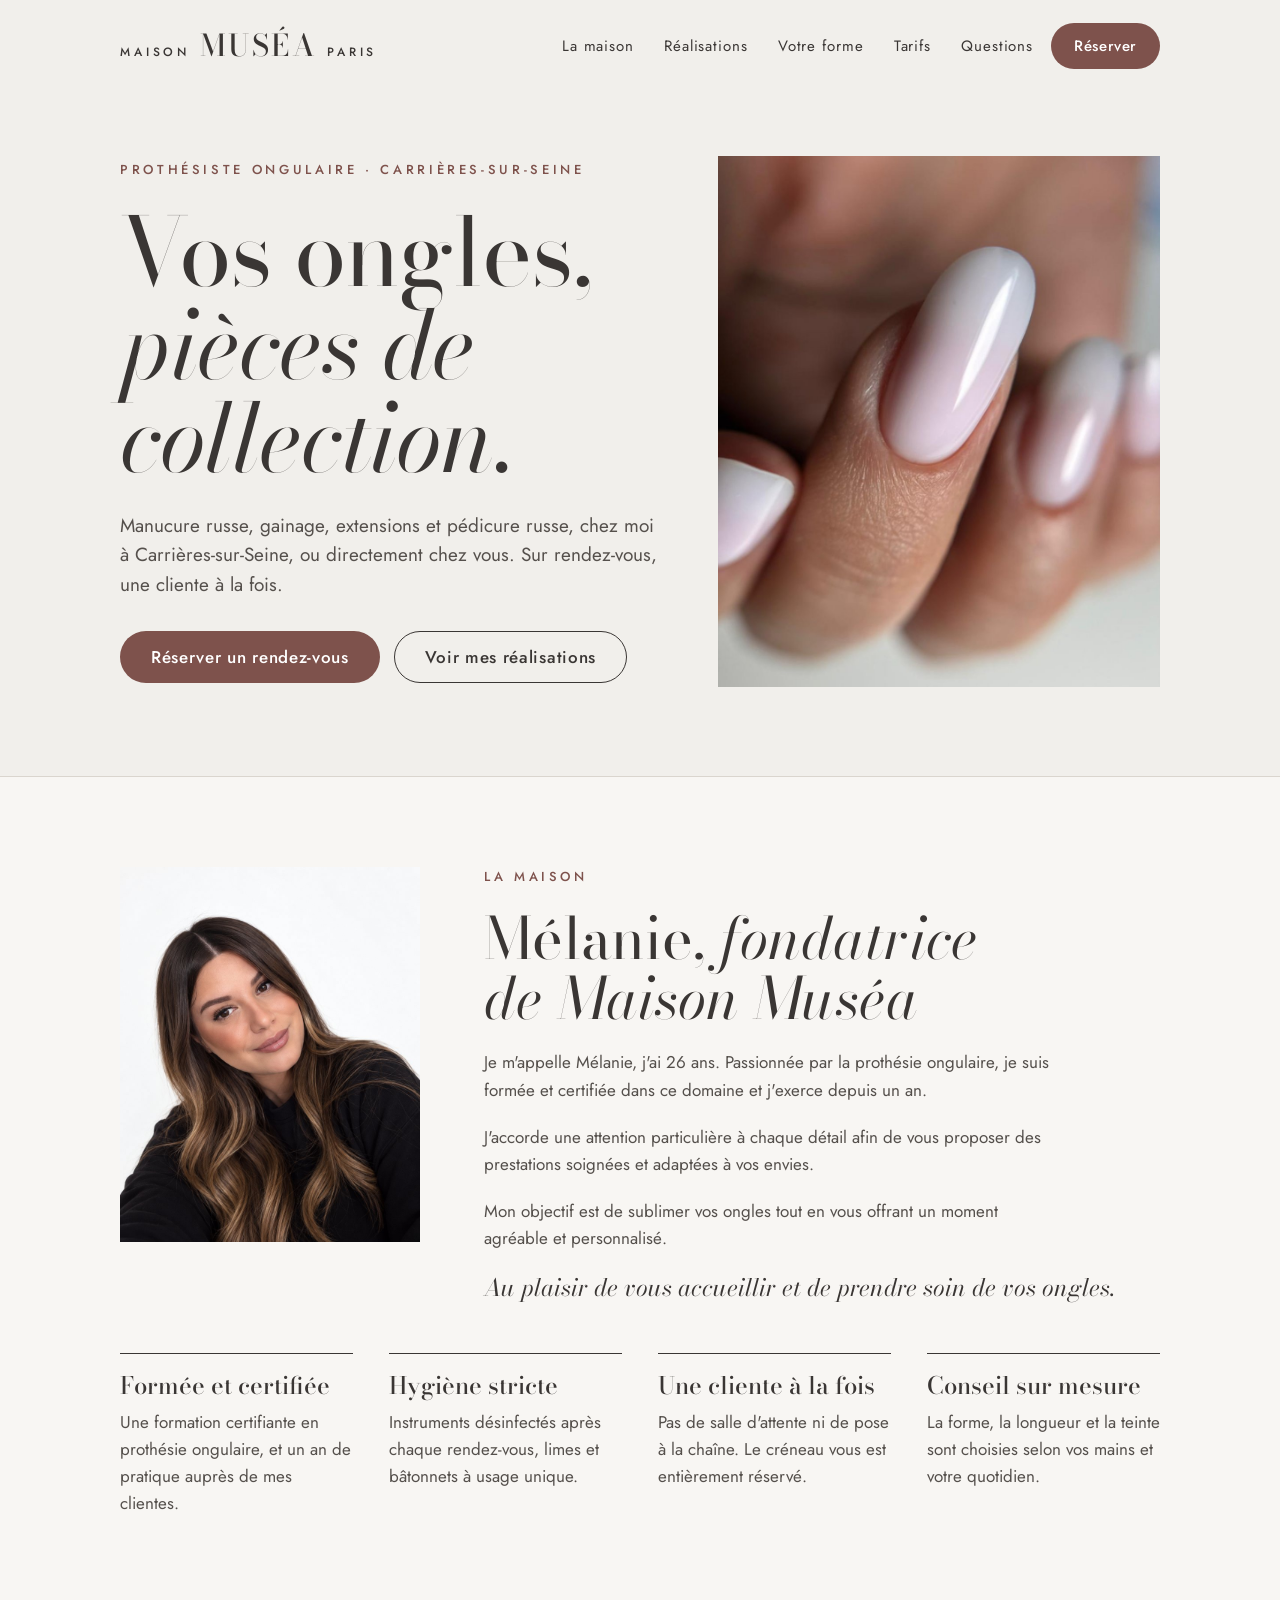
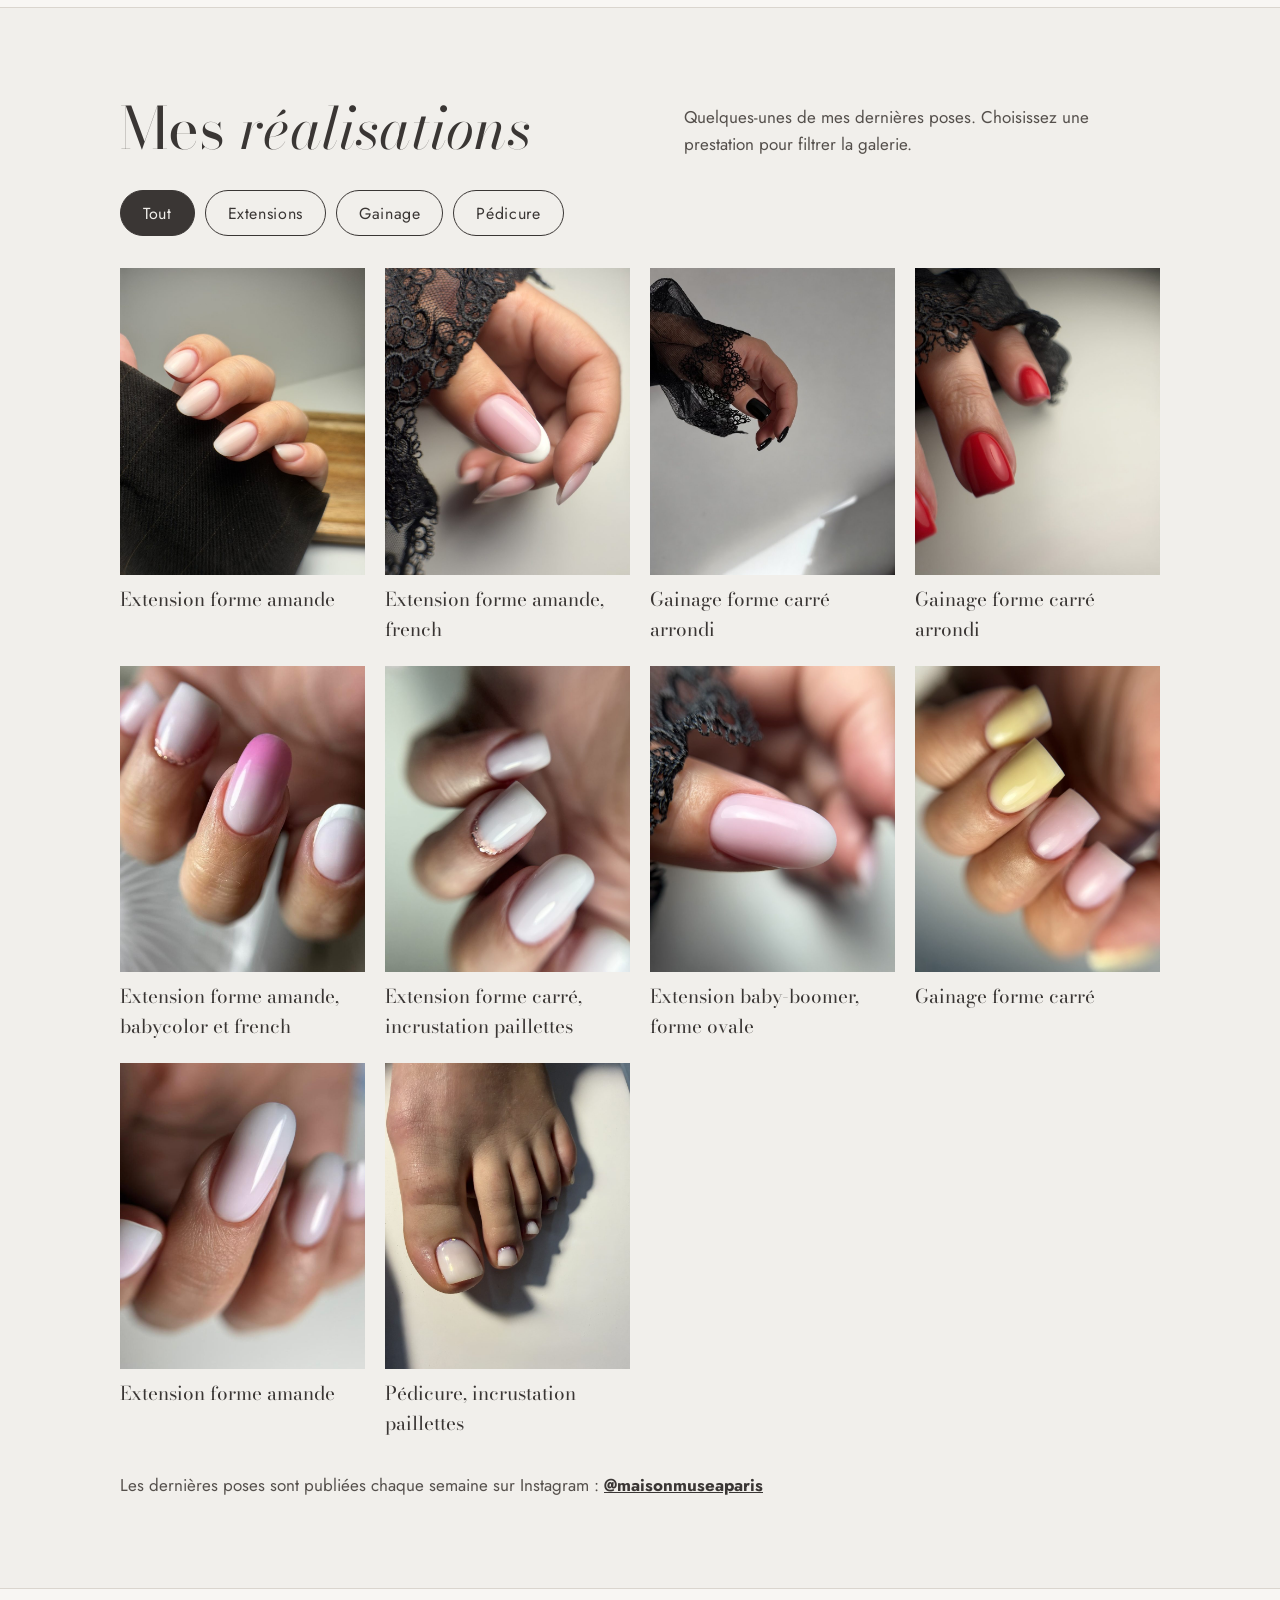
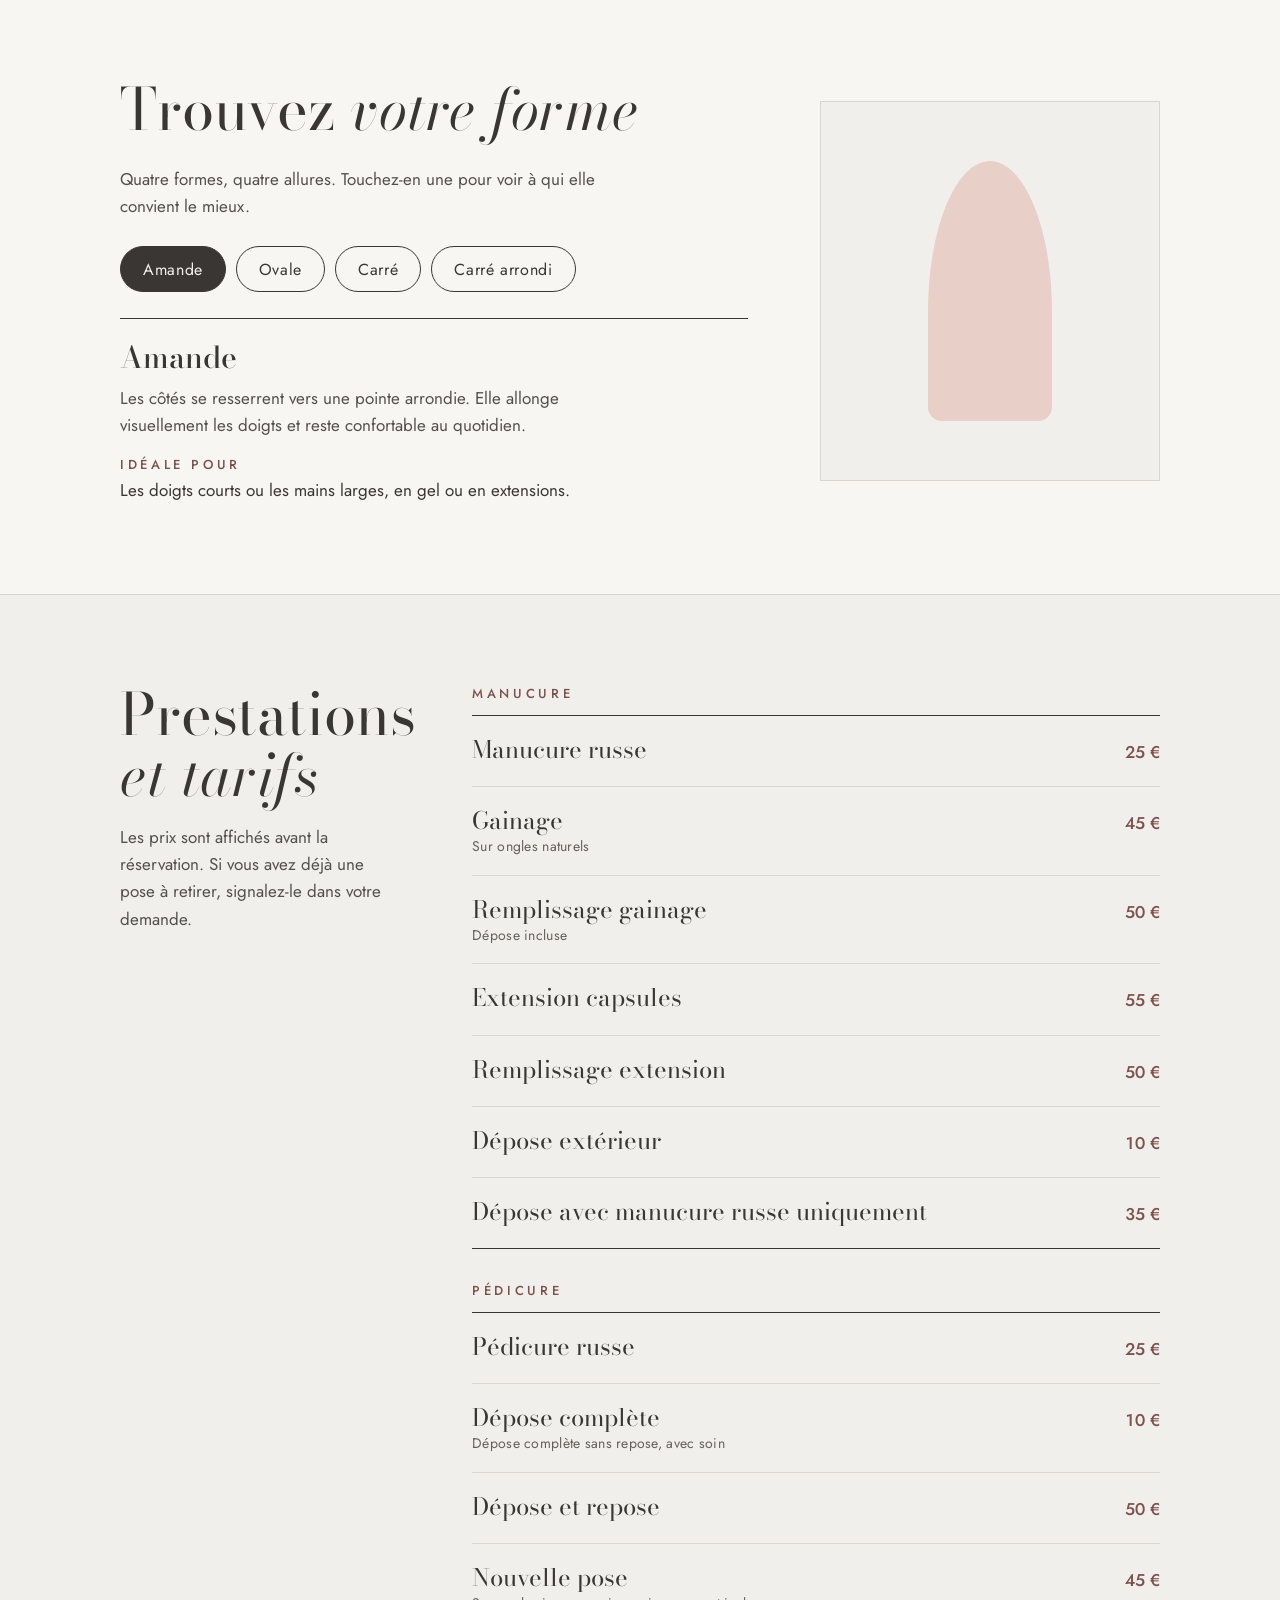
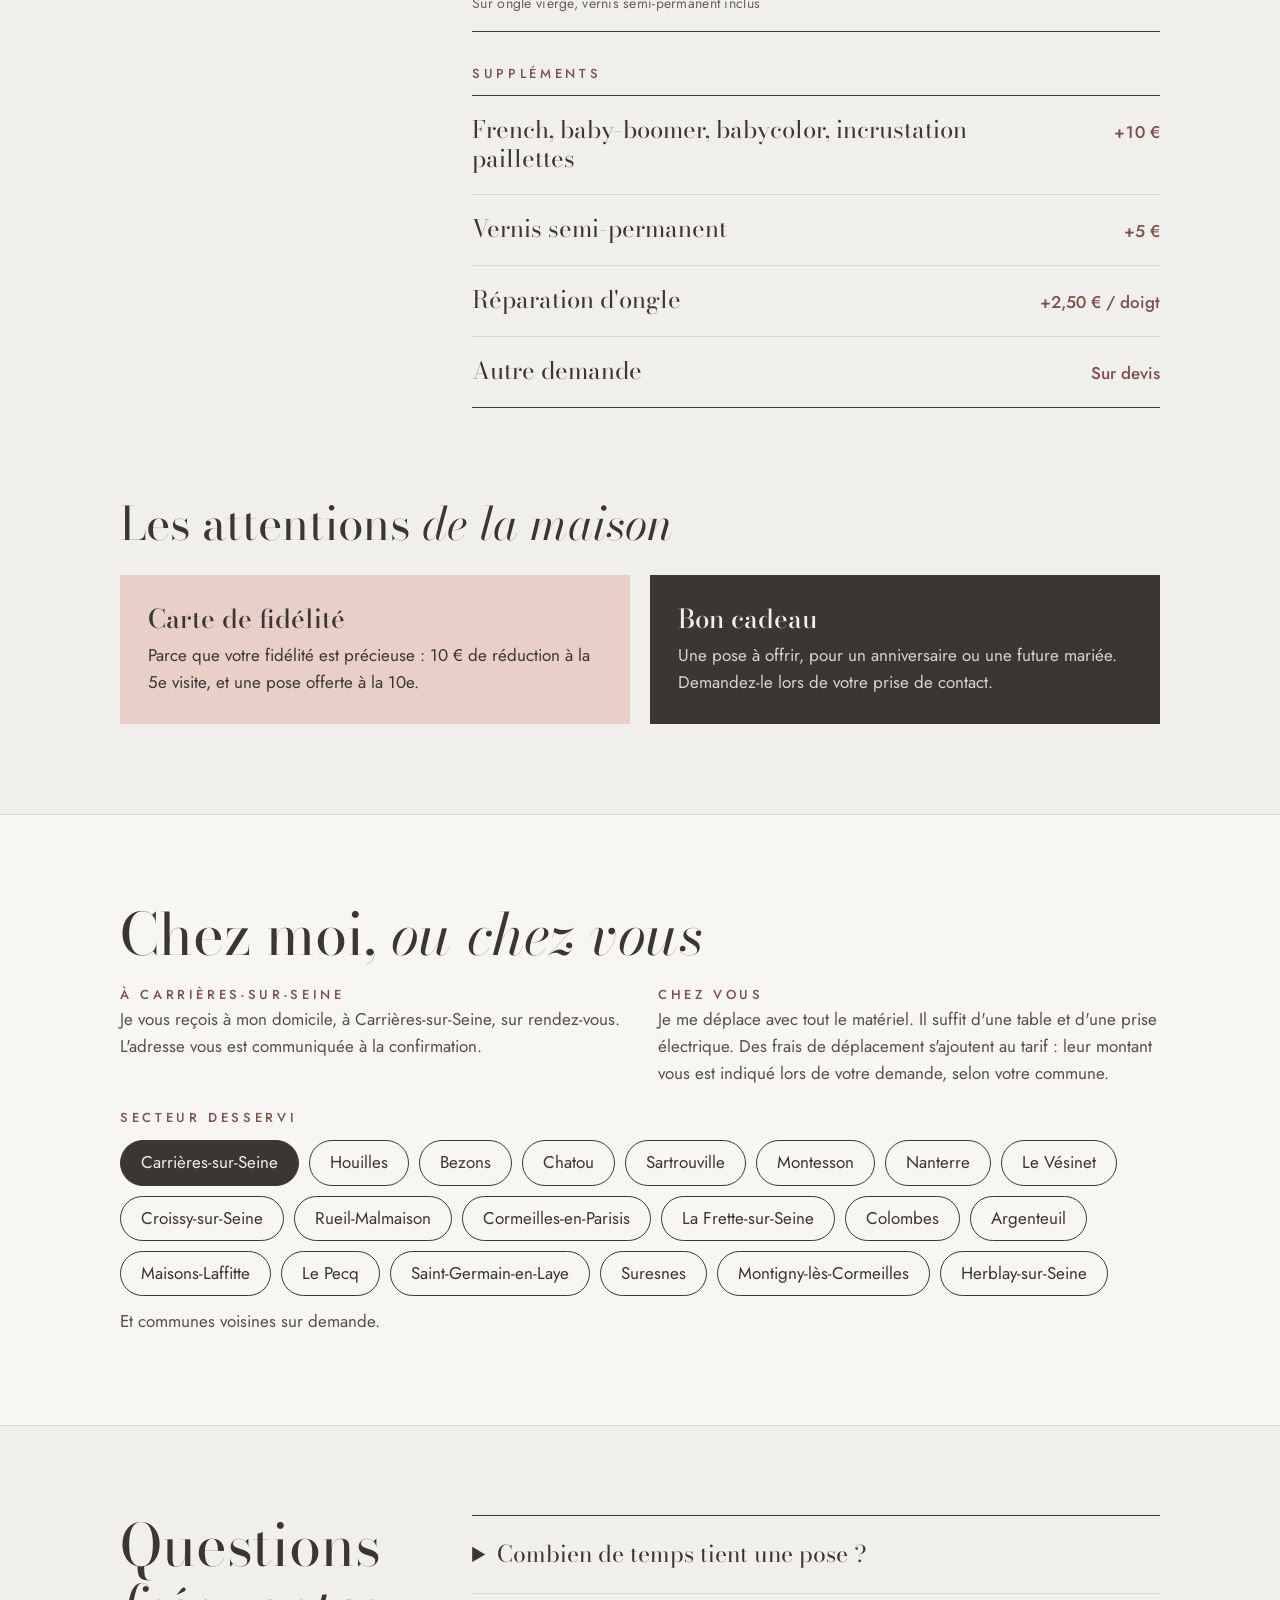
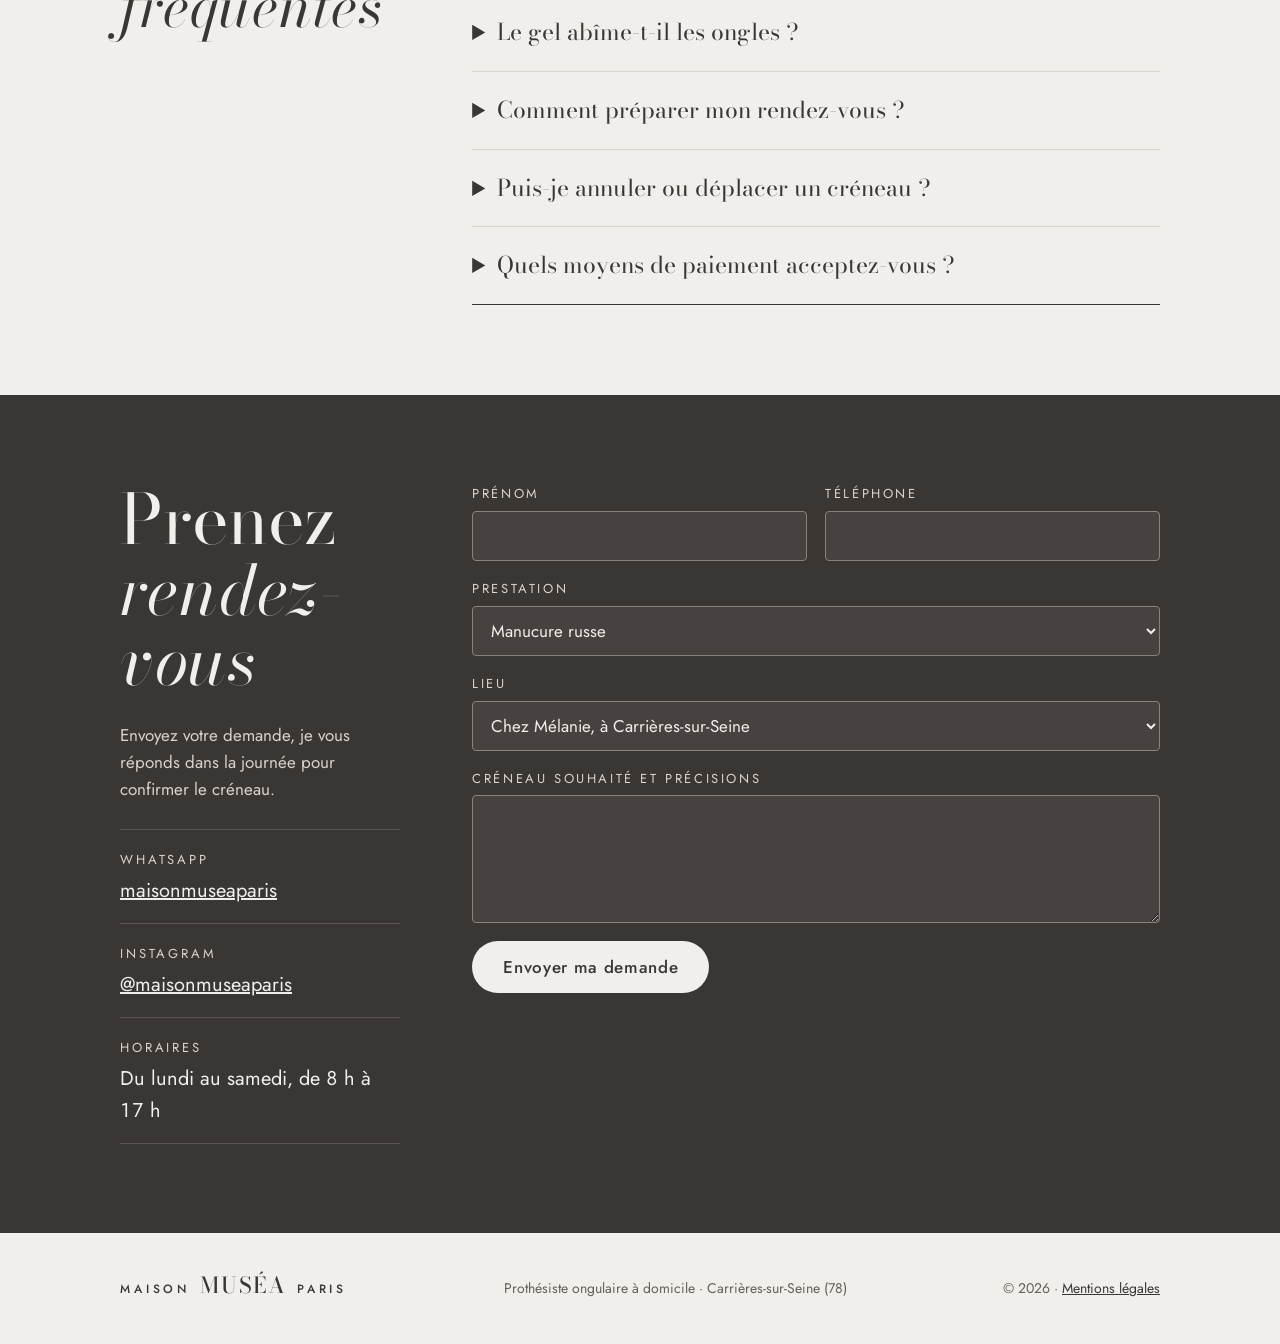
==== commit bb548c9e: "Clarifie le choix du lieu dans le formulaire Co-Authored-By: Claude Opus 5.5 <noreply@anthropic.com>" ====
--- a/index.html
+++ b/index.html
@@ -306,7 +306,7 @@
       <div class="field">
         <label for="rdv-lieu">Lieu</label>
         <select id="rdv-lieu" name="lieu">
-          <option>Chez vous, à Carrières-sur-Seine</option>
+          <option>Chez Mélanie, à Carrières-sur-Seine</option>
           <option>À mon domicile (frais de déplacement)</option>
         </select>
       </div>
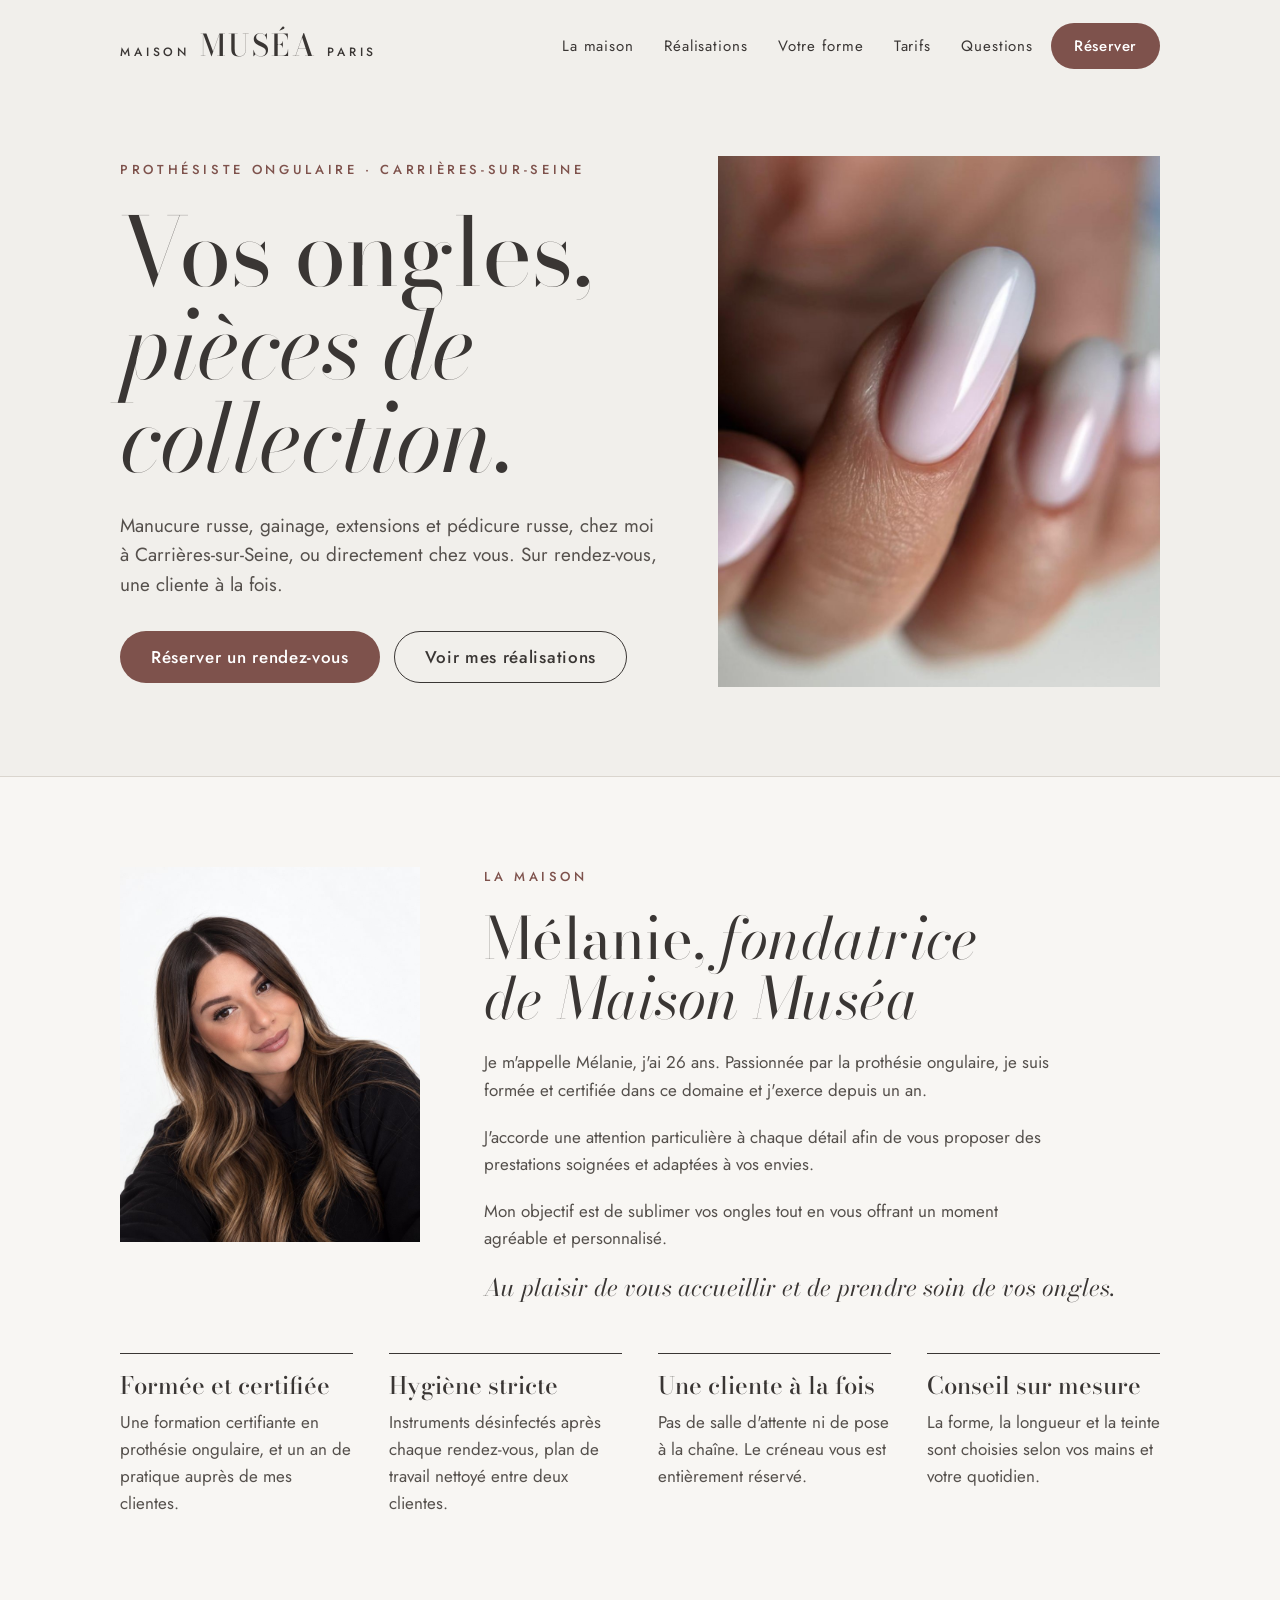
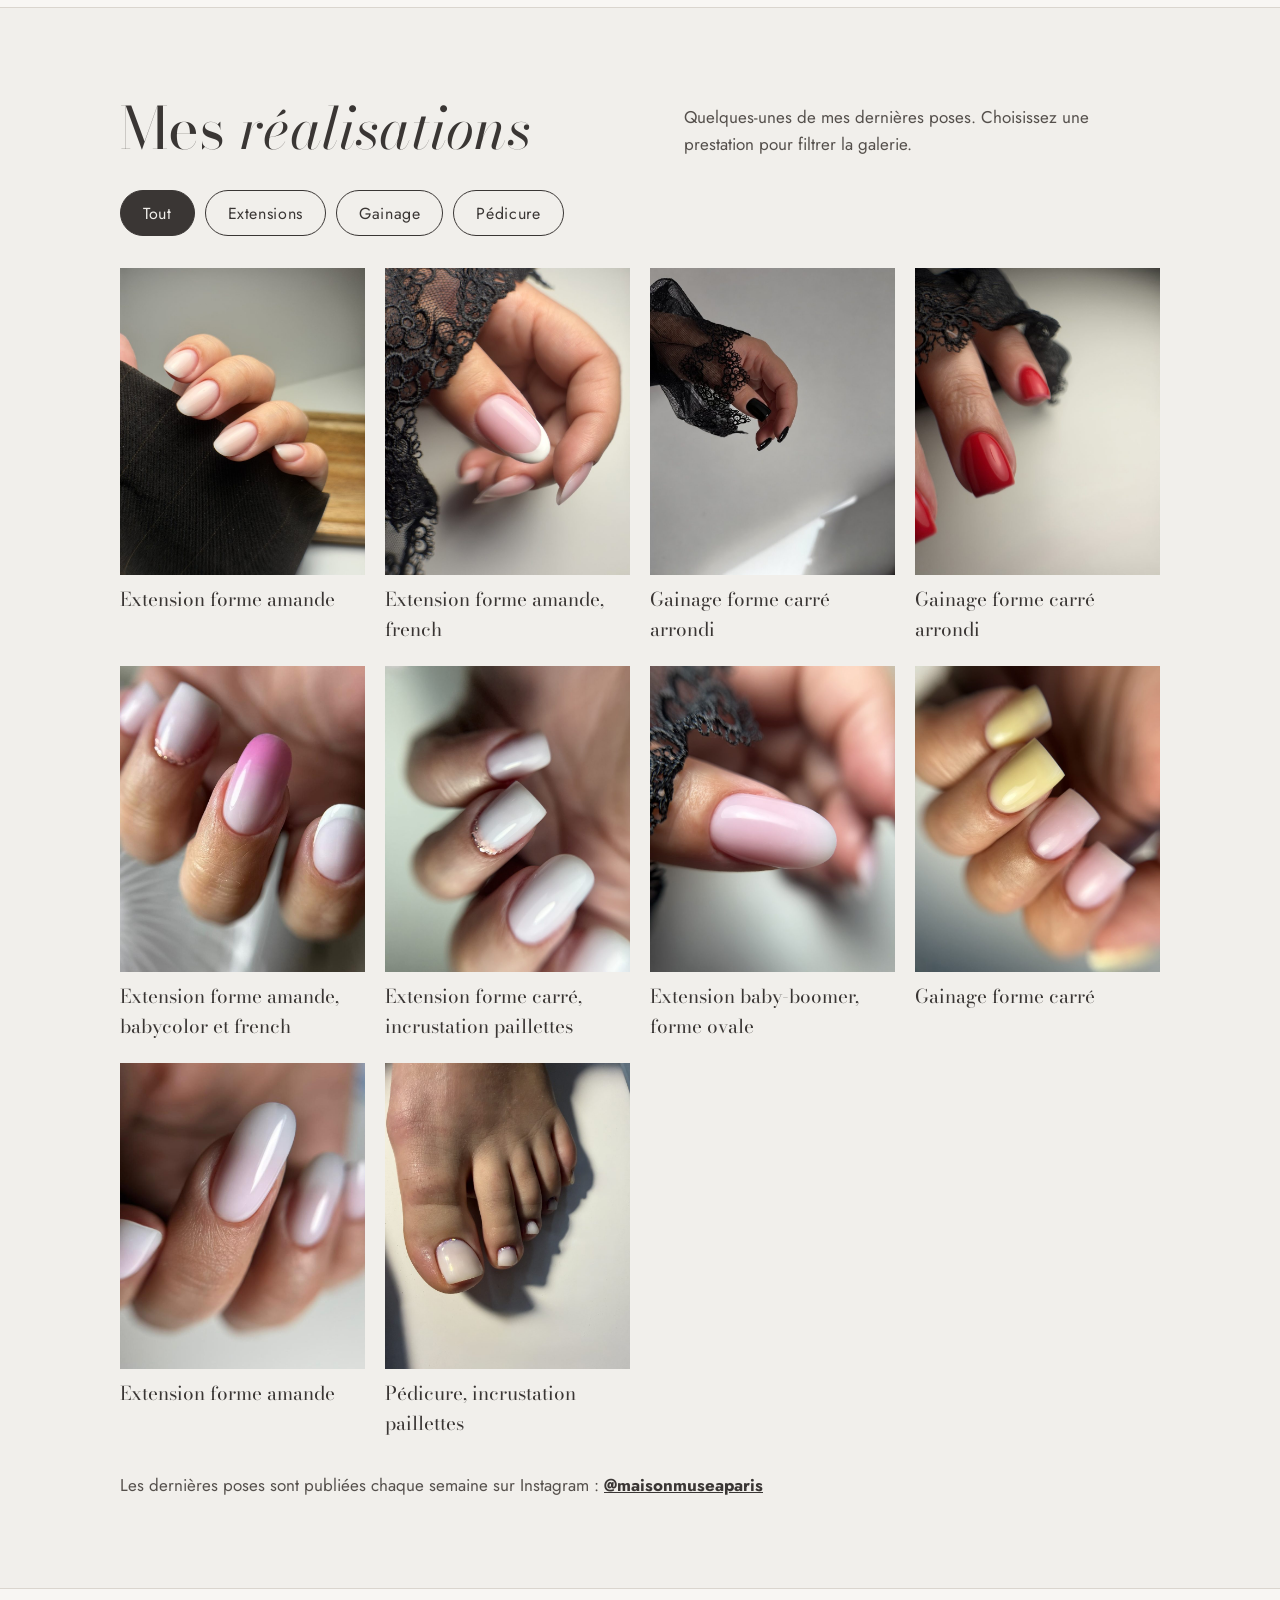
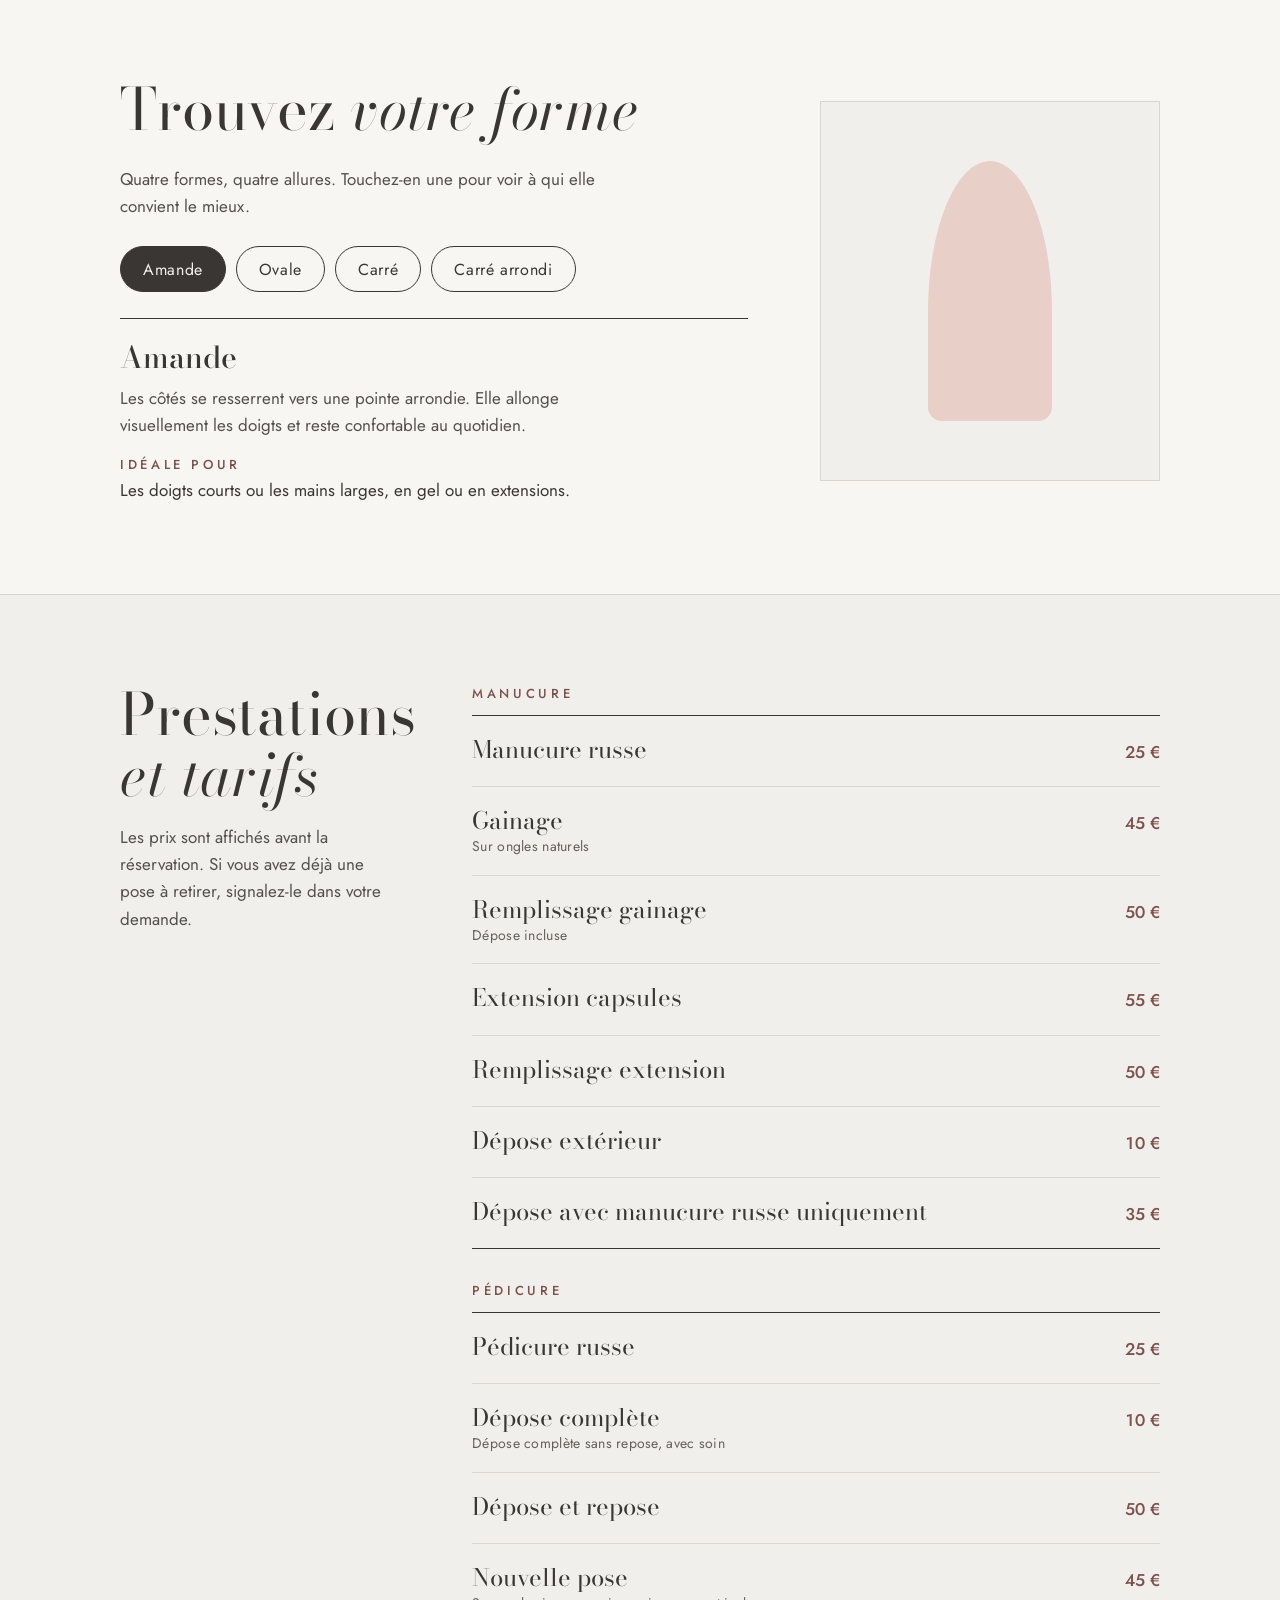
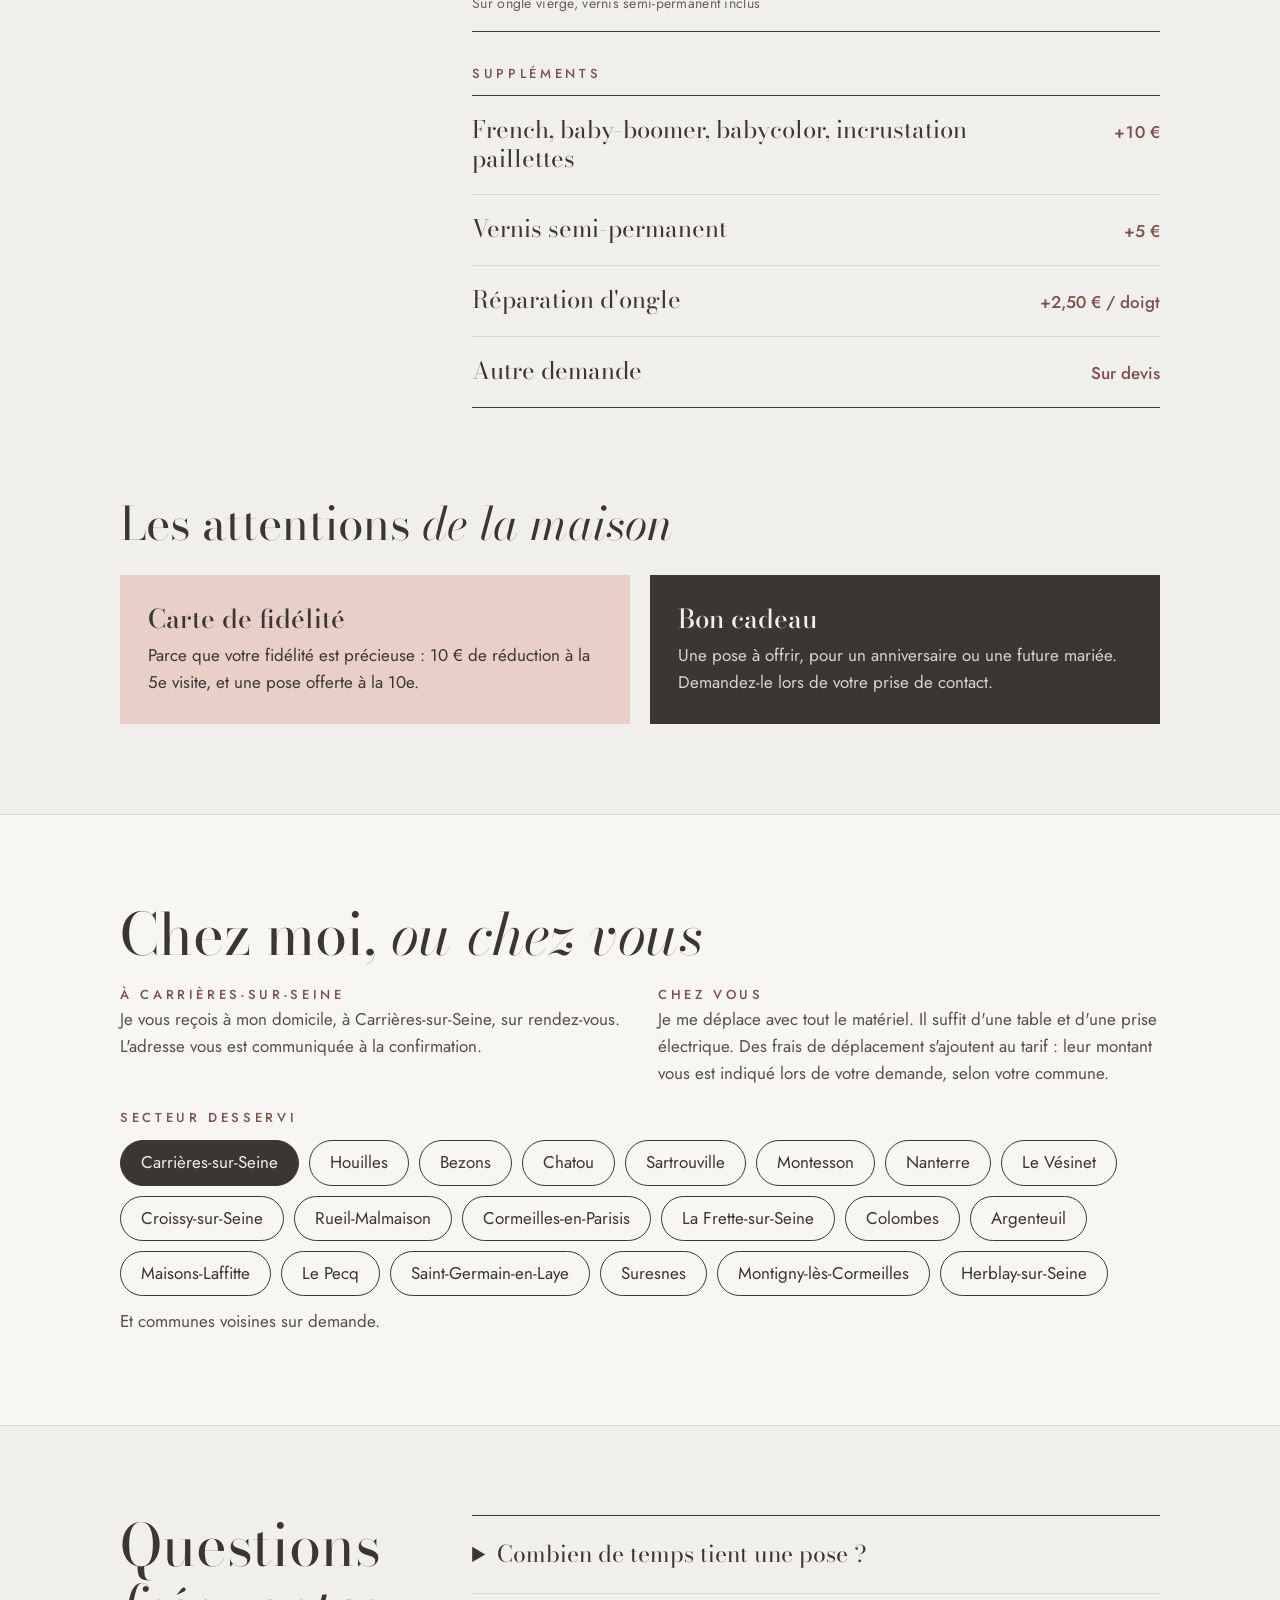
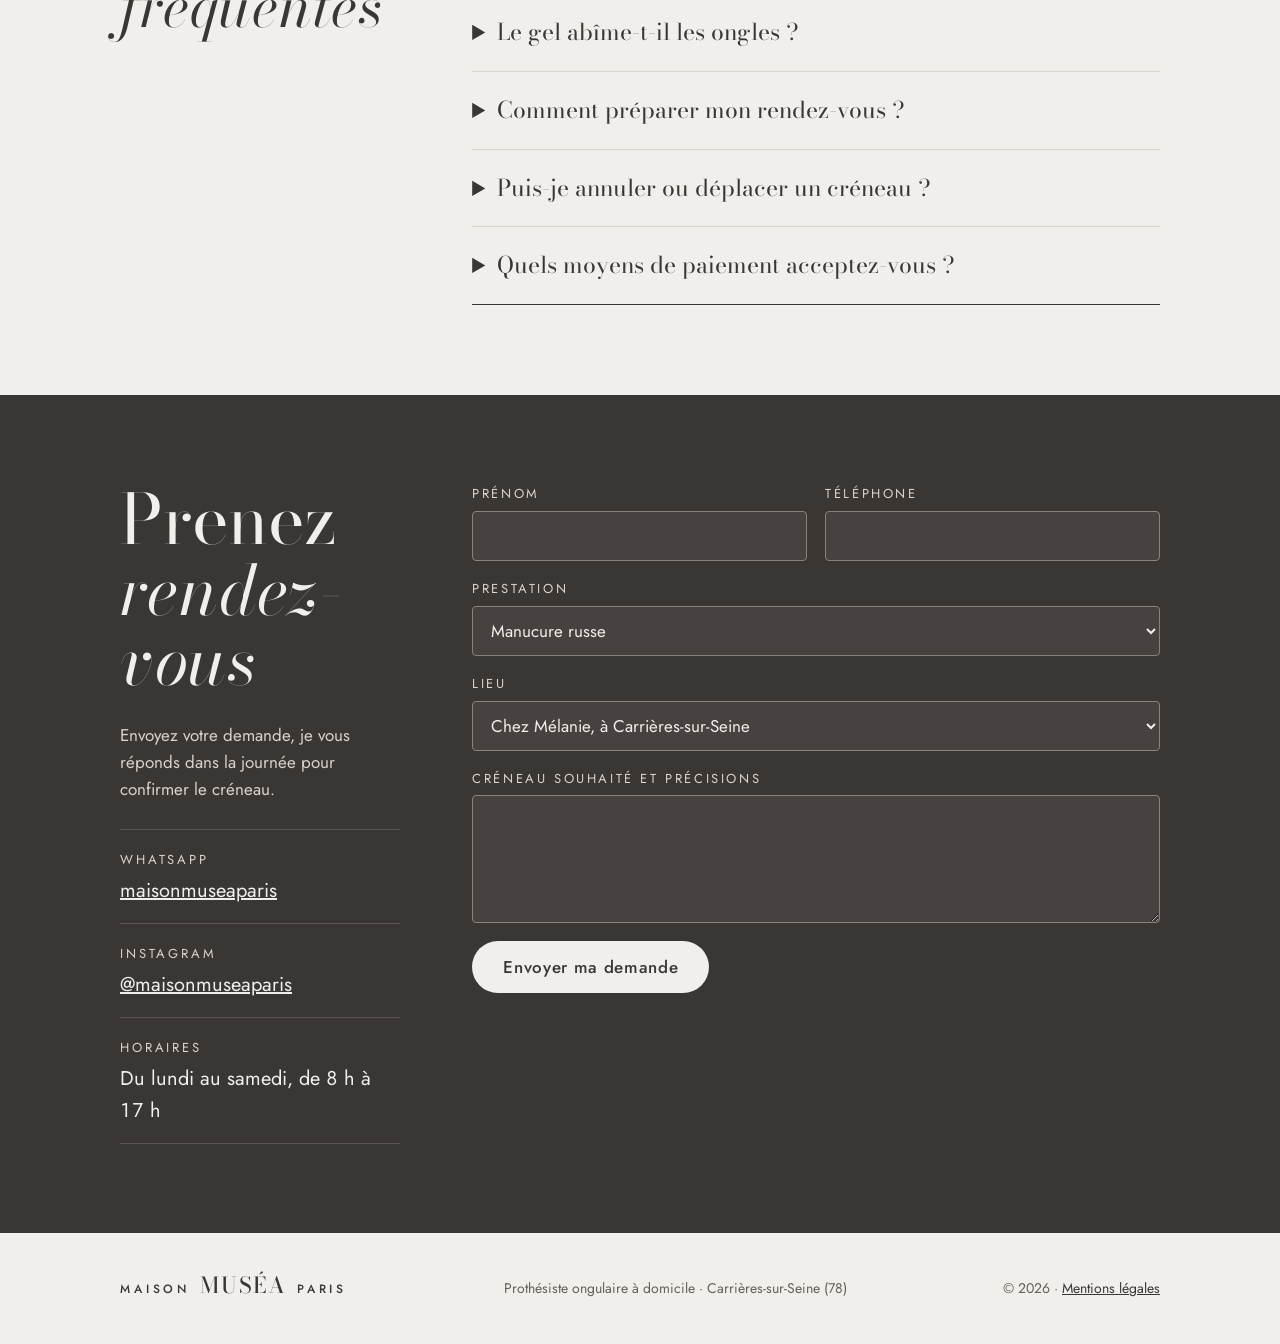
==== commit 862e2a36: "Retire la mention des limes à usage unique et ajoute les finitions techniques Icône d'onglet, image " ====
--- a/index.html
+++ b/index.html
@@ -8,7 +8,12 @@
 <meta property="og:type" content="website">
 <meta property="og:title" content="Maison MUSÉA Paris · Prothésiste ongulaire">
 <meta property="og:description" content="Manucure russe, gainage, extensions et pédicure russe, à Carrières-sur-Seine ou chez vous. Sur rendez-vous.">
-<meta property="og:image" content="images/carte-musea.jpg">
+<meta property="og:image" content="https://maisonmuseaparis.fr/images/accueil.jpg">
+<meta property="og:url" content="https://maisonmuseaparis.fr/">
+<meta property="og:locale" content="fr_FR">
+<link rel="canonical" href="https://maisonmuseaparis.fr/">
+<link rel="icon" href="favicon.svg" type="image/svg+xml">
+<script type="application/ld+json">{"@context": "https://schema.org", "@type": "BeautySalon", "name": "Maison Muséa Paris", "url": "https://maisonmuseaparis.fr/", "image": "https://maisonmuseaparis.fr/images/accueil.jpg", "description": "Prothésiste ongulaire : manucure russe, gainage, extensions et pédicure russe, à Carrières-sur-Seine ou à domicile.", "address": {"@type": "PostalAddress", "addressLocality": "Carrières-sur-Seine", "postalCode": "78420", "addressCountry": "FR"}, "areaServed": ["Carrières-sur-Seine", "Houilles", "Bezons", "Chatou", "Sartrouville", "Montesson", "Nanterre", "Le Vésinet", "Croissy-sur-Seine", "Rueil-Malmaison", "Cormeilles-en-Parisis", "La Frette-sur-Seine", "Colombes", "Argenteuil", "Maisons-Laffitte", "Le Pecq", "Saint-Germain-en-Laye", "Suresnes", "Montigny-lès-Cormeilles", "Herblay-sur-Seine"], "openingHoursSpecification": [{"@type": "OpeningHoursSpecification", "dayOfWeek": ["Monday", "Tuesday", "Wednesday", "Thursday", "Friday", "Saturday"], "opens": "08:00", "closes": "17:00"}], "sameAs": ["https://www.instagram.com/maisonmuseaparis/"]}</script>
 <meta name="theme-color" content="#F1EFEB">
 <link rel="preconnect" href="https://fonts.googleapis.com">
 <link rel="preconnect" href="https://fonts.gstatic.com" crossorigin>
@@ -74,7 +79,7 @@
       </div>
       <div class="quality">
         <h3>Hygiène stricte</h3>
-        <p class="muted">Instruments désinfectés après chaque rendez-vous, limes et bâtonnets à usage unique.</p>
+        <p class="muted">Instruments désinfectés après chaque rendez-vous, plan de travail nettoyé entre deux clientes.</p>
       </div>
       <div class="quality">
         <h3>Une cliente à la fois</h3>
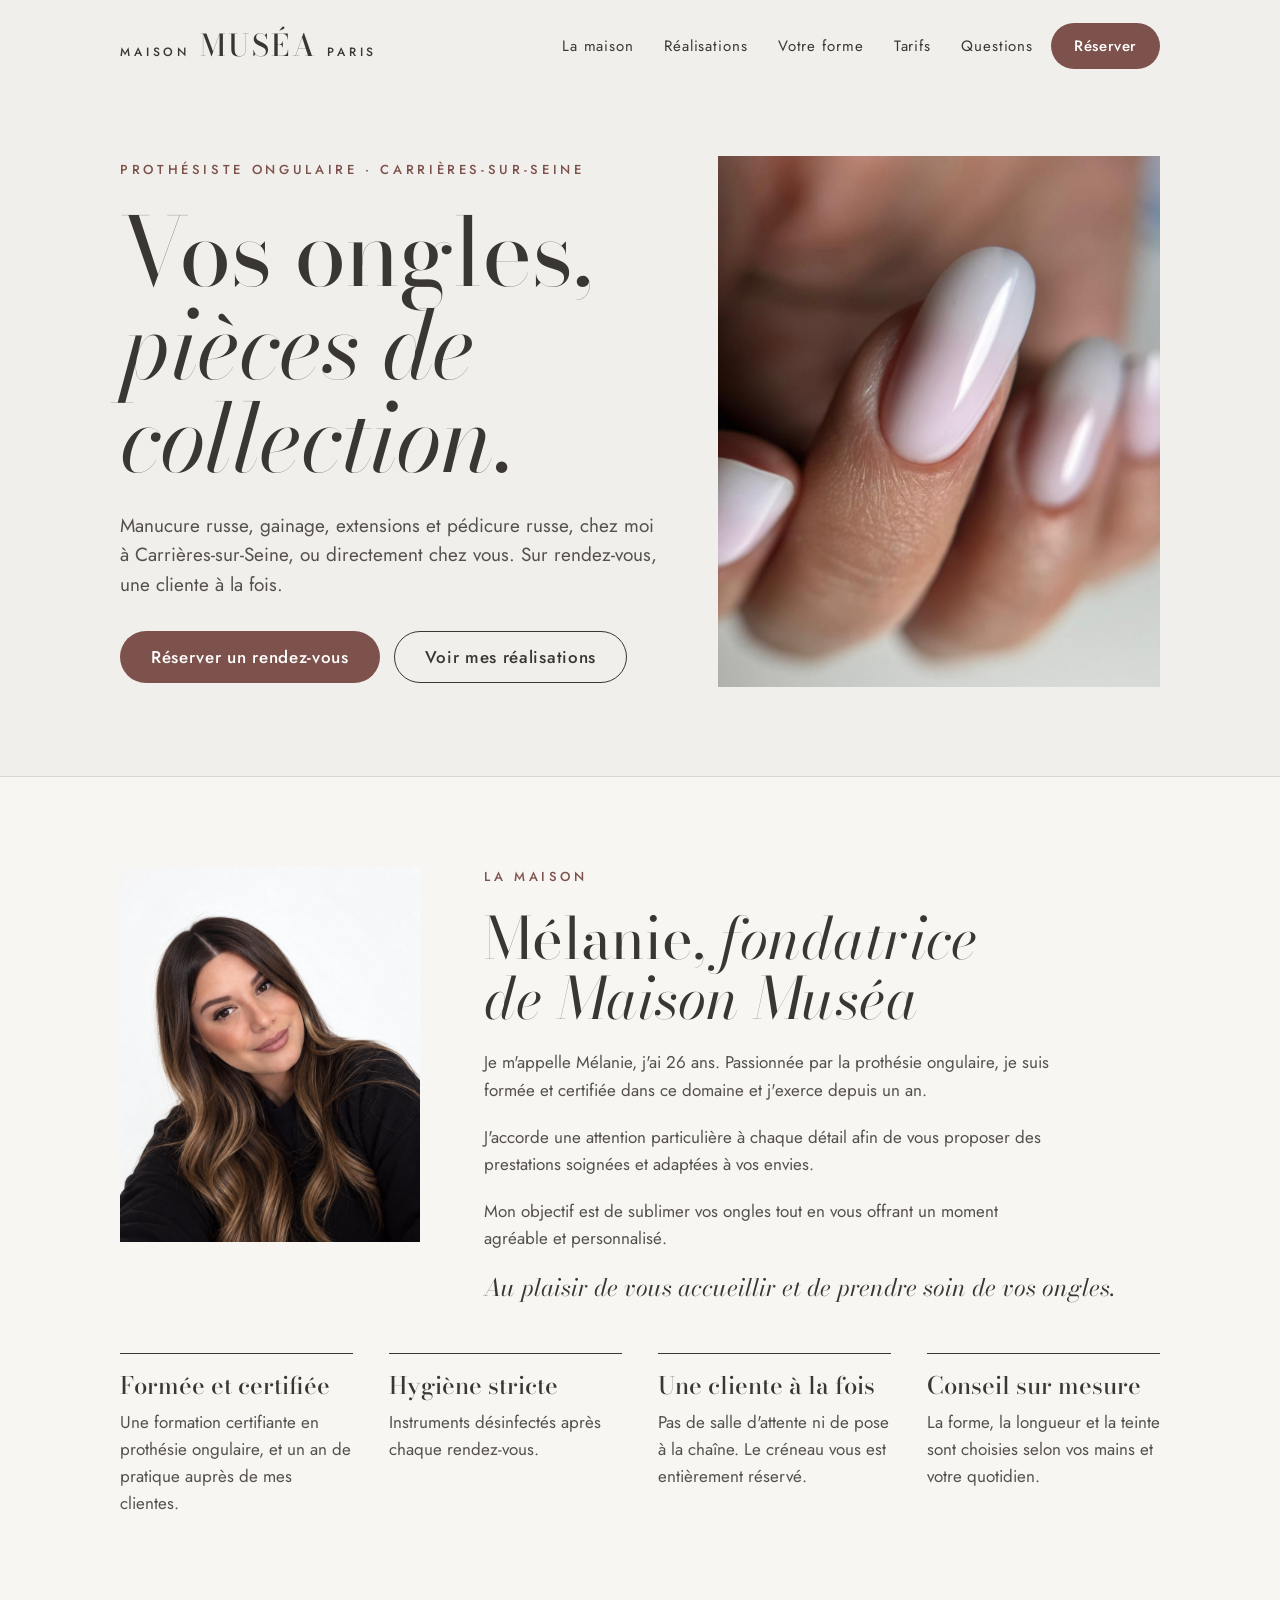
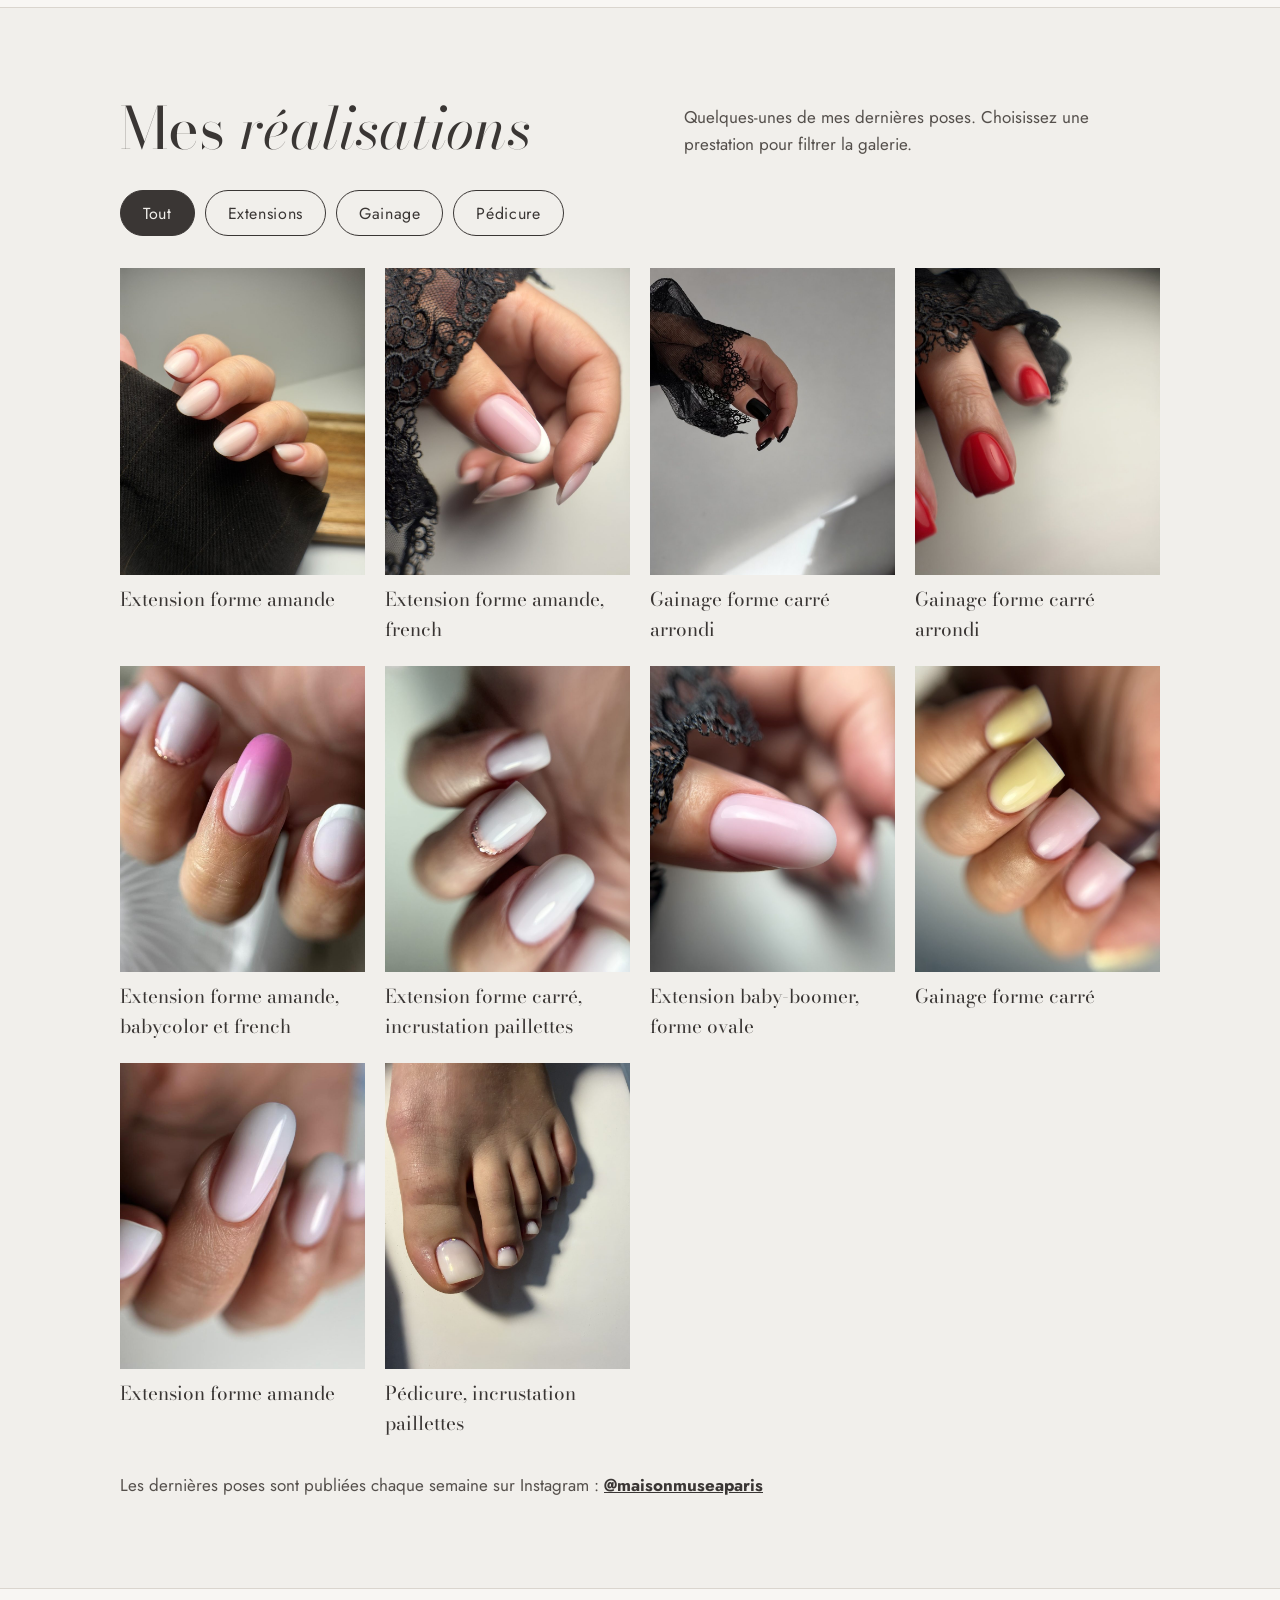
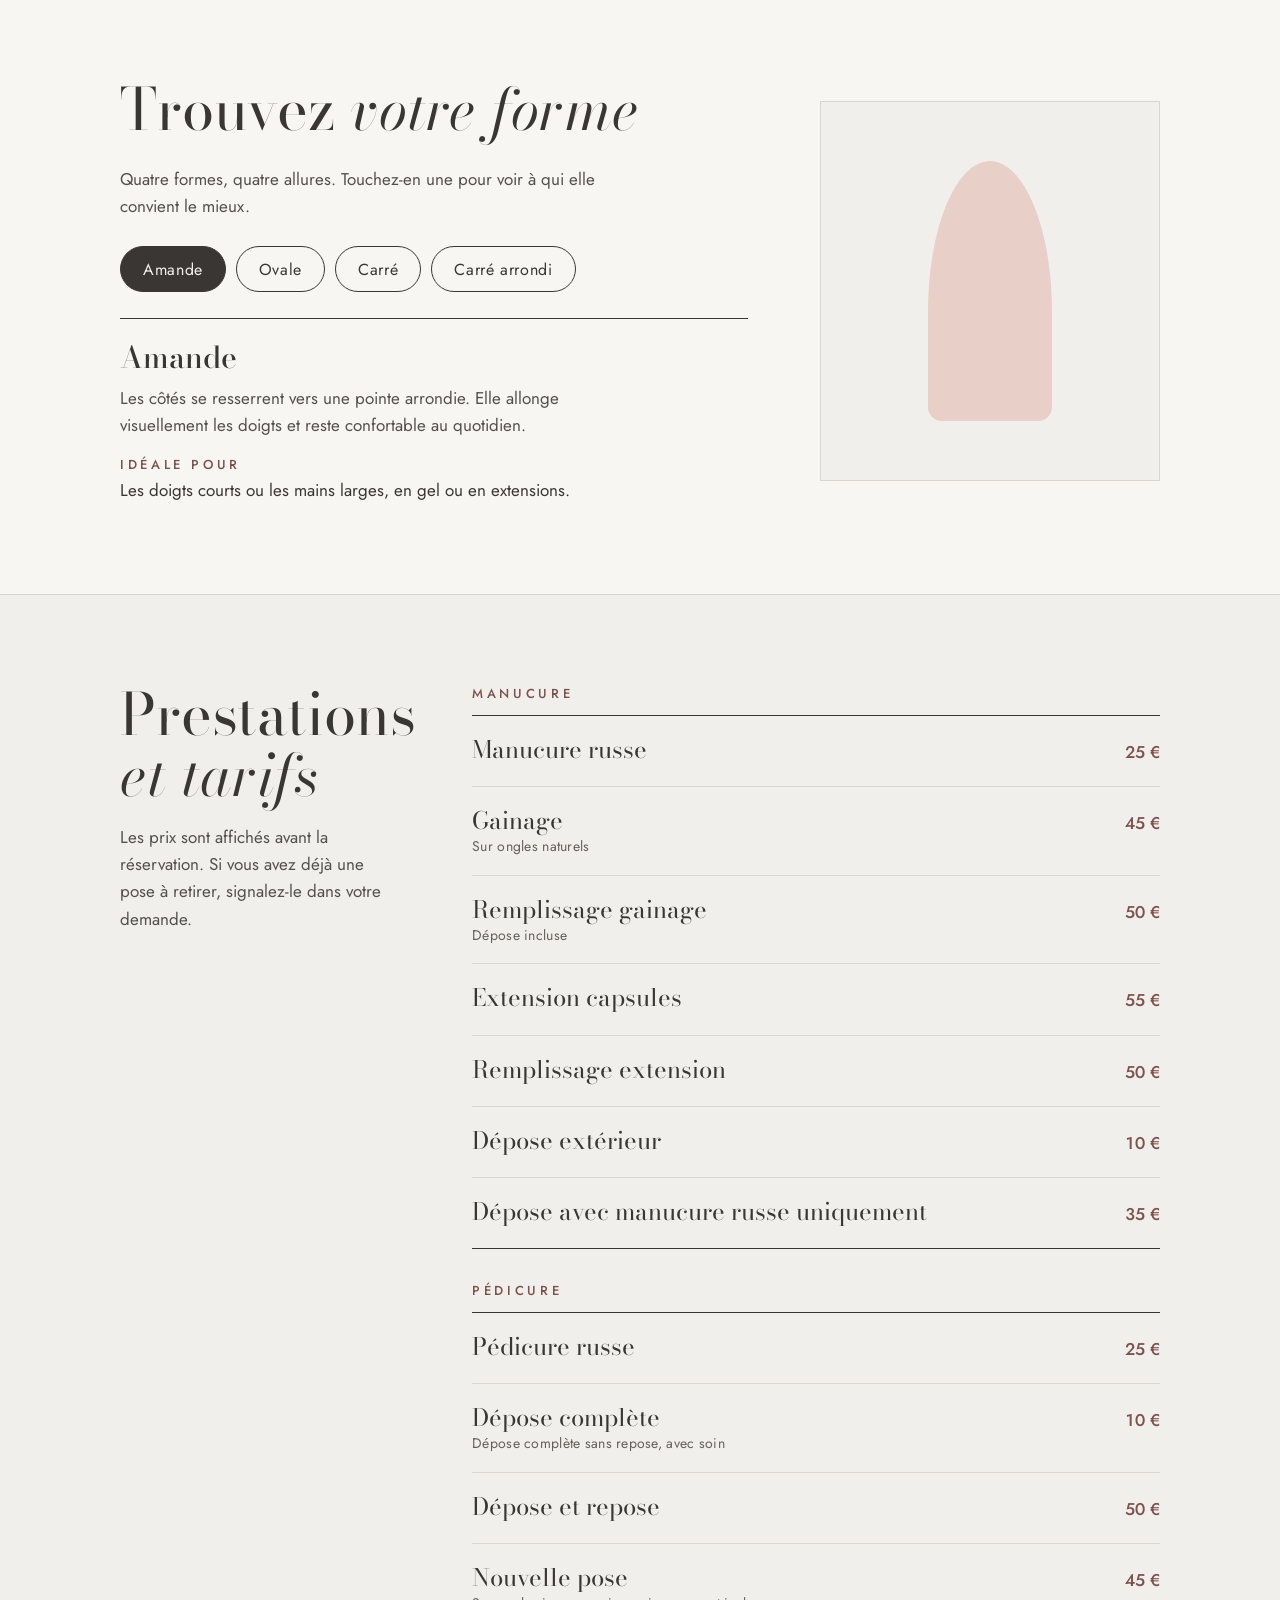
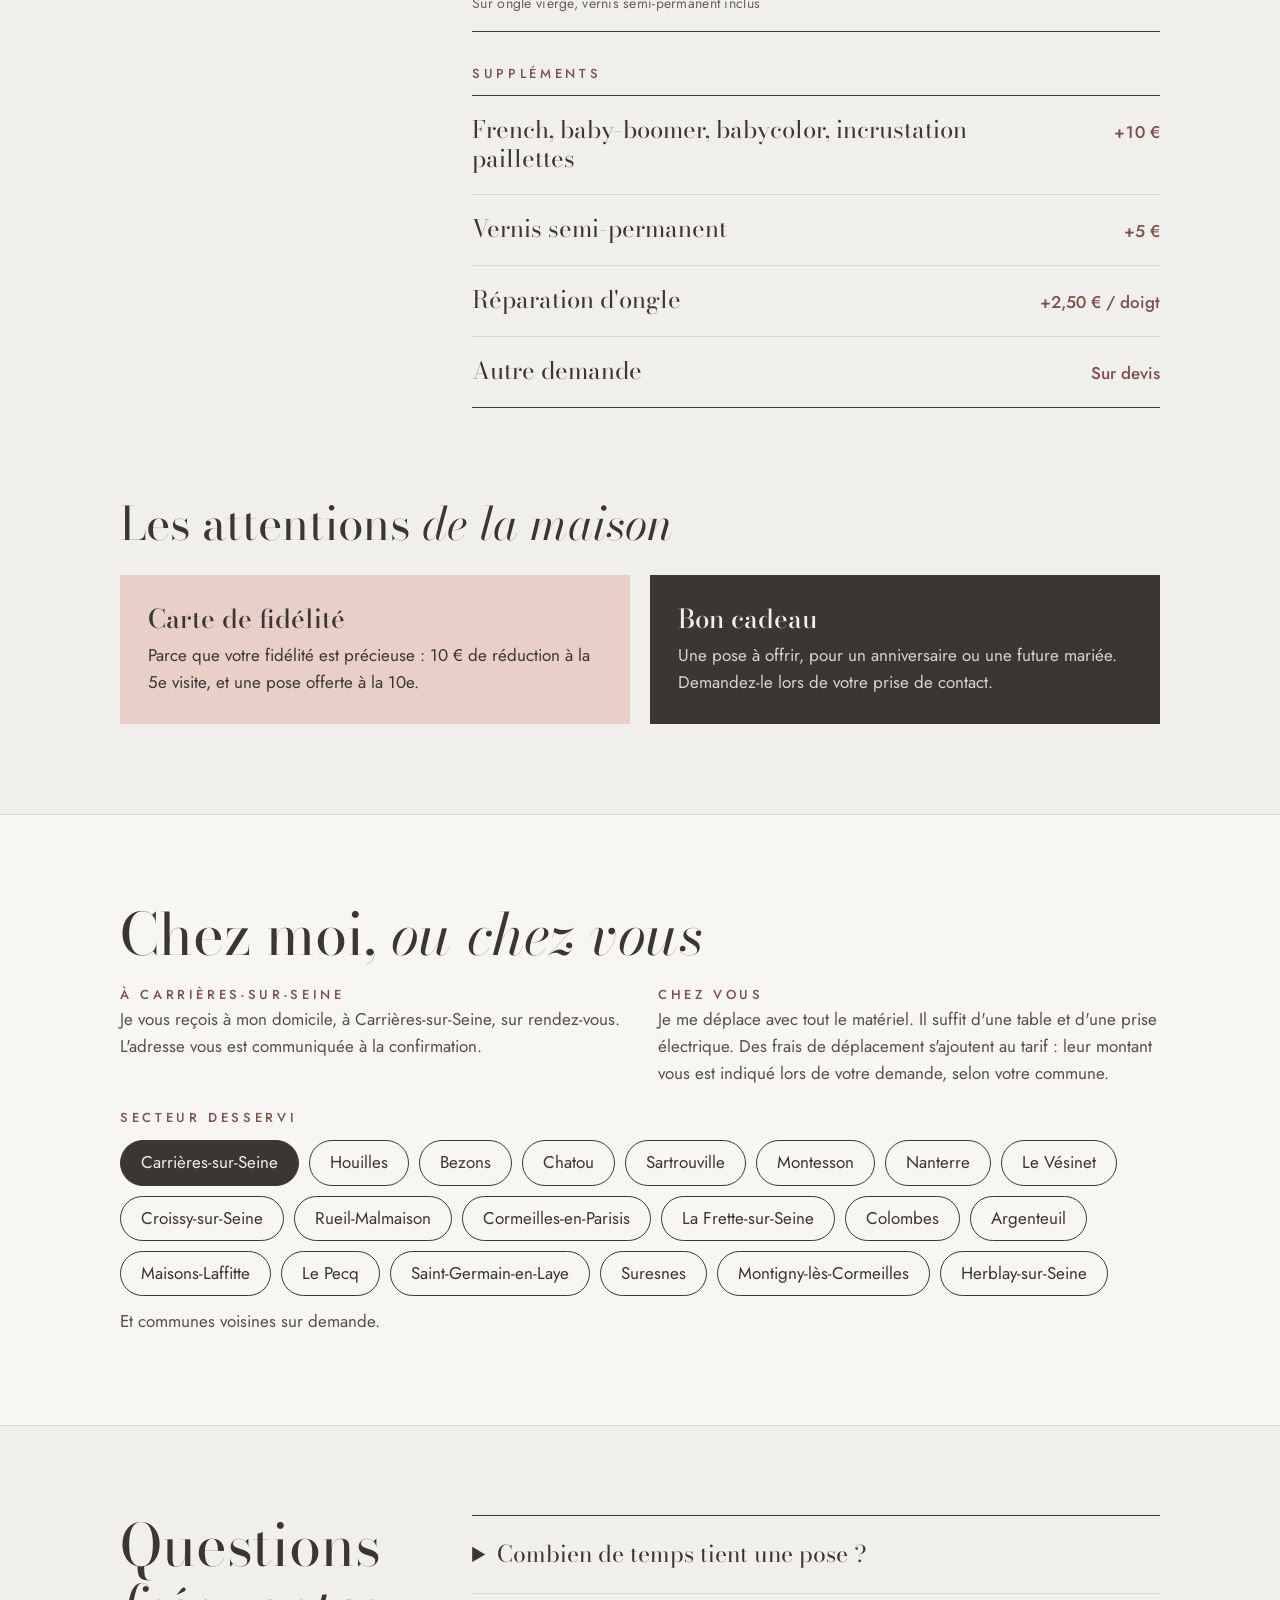
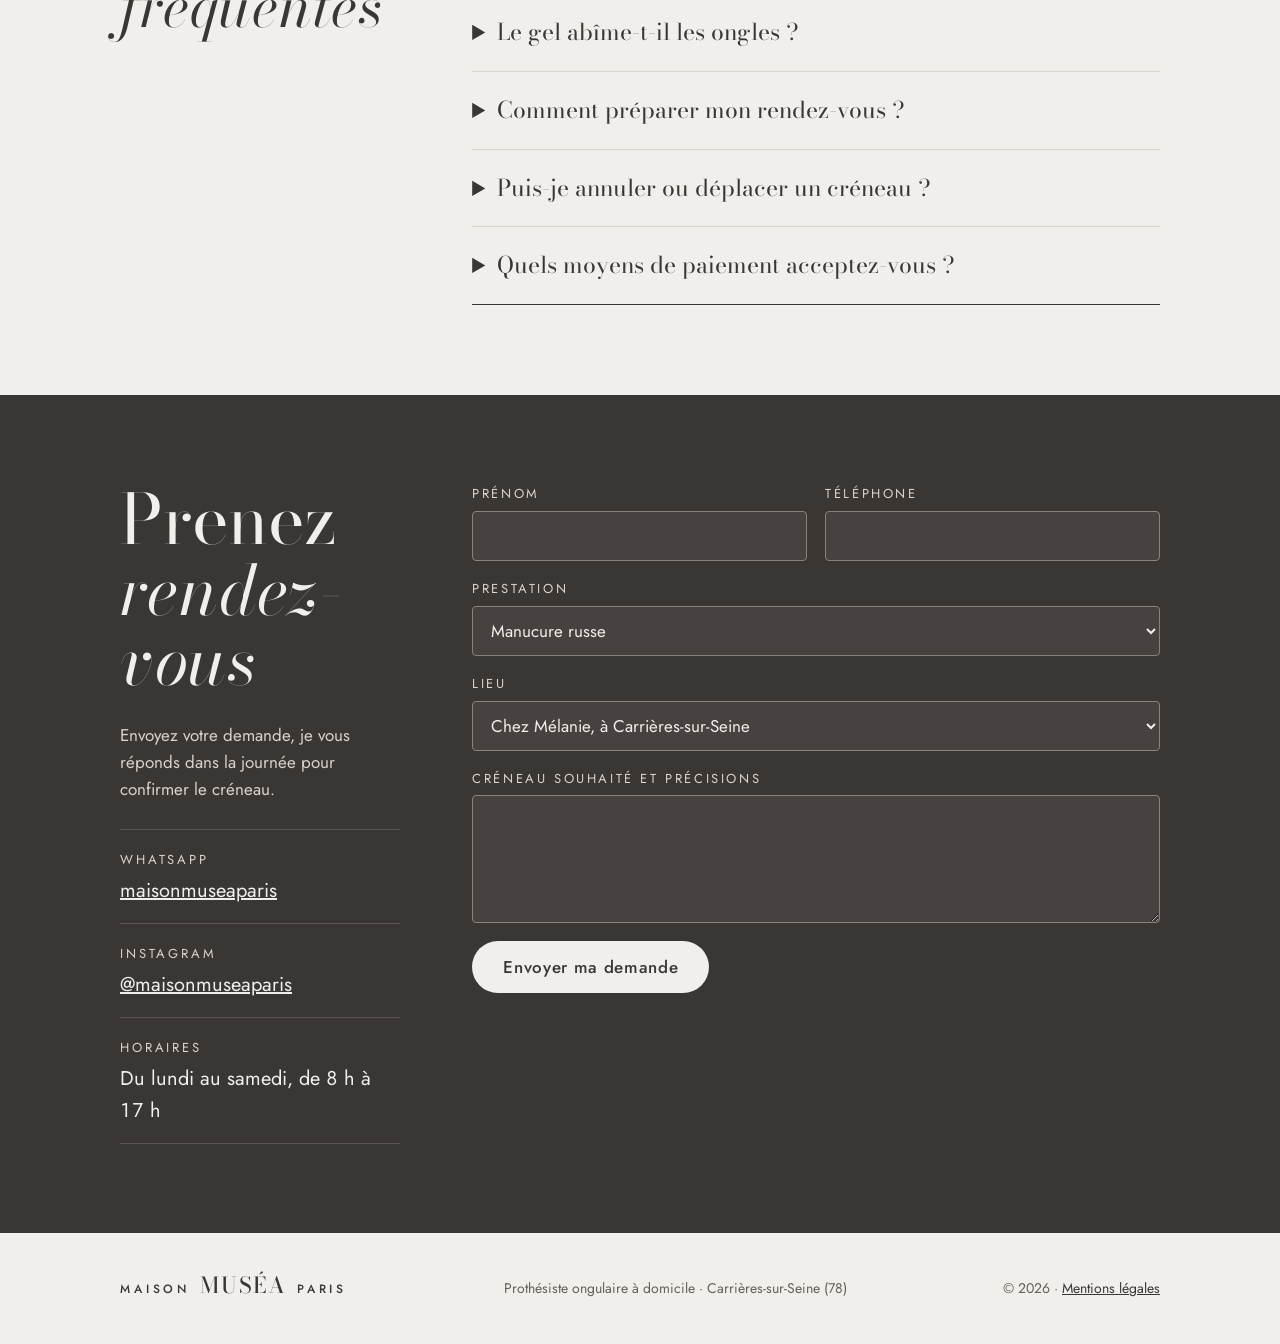
==== commit b3f1865f: "Simplifie la phrase sur l'hygiène Co-Authored-By: Claude Opus 5.5 <noreply@anthropic.com> Claude-Ses" ====
--- a/index.html
+++ b/index.html
@@ -79,7 +79,7 @@
       </div>
       <div class="quality">
         <h3>Hygiène stricte</h3>
-        <p class="muted">Instruments désinfectés après chaque rendez-vous, plan de travail nettoyé entre deux clientes.</p>
+        <p class="muted">Instruments désinfectés après chaque rendez-vous.</p>
       </div>
       <div class="quality">
         <h3>Une cliente à la fois</h3>
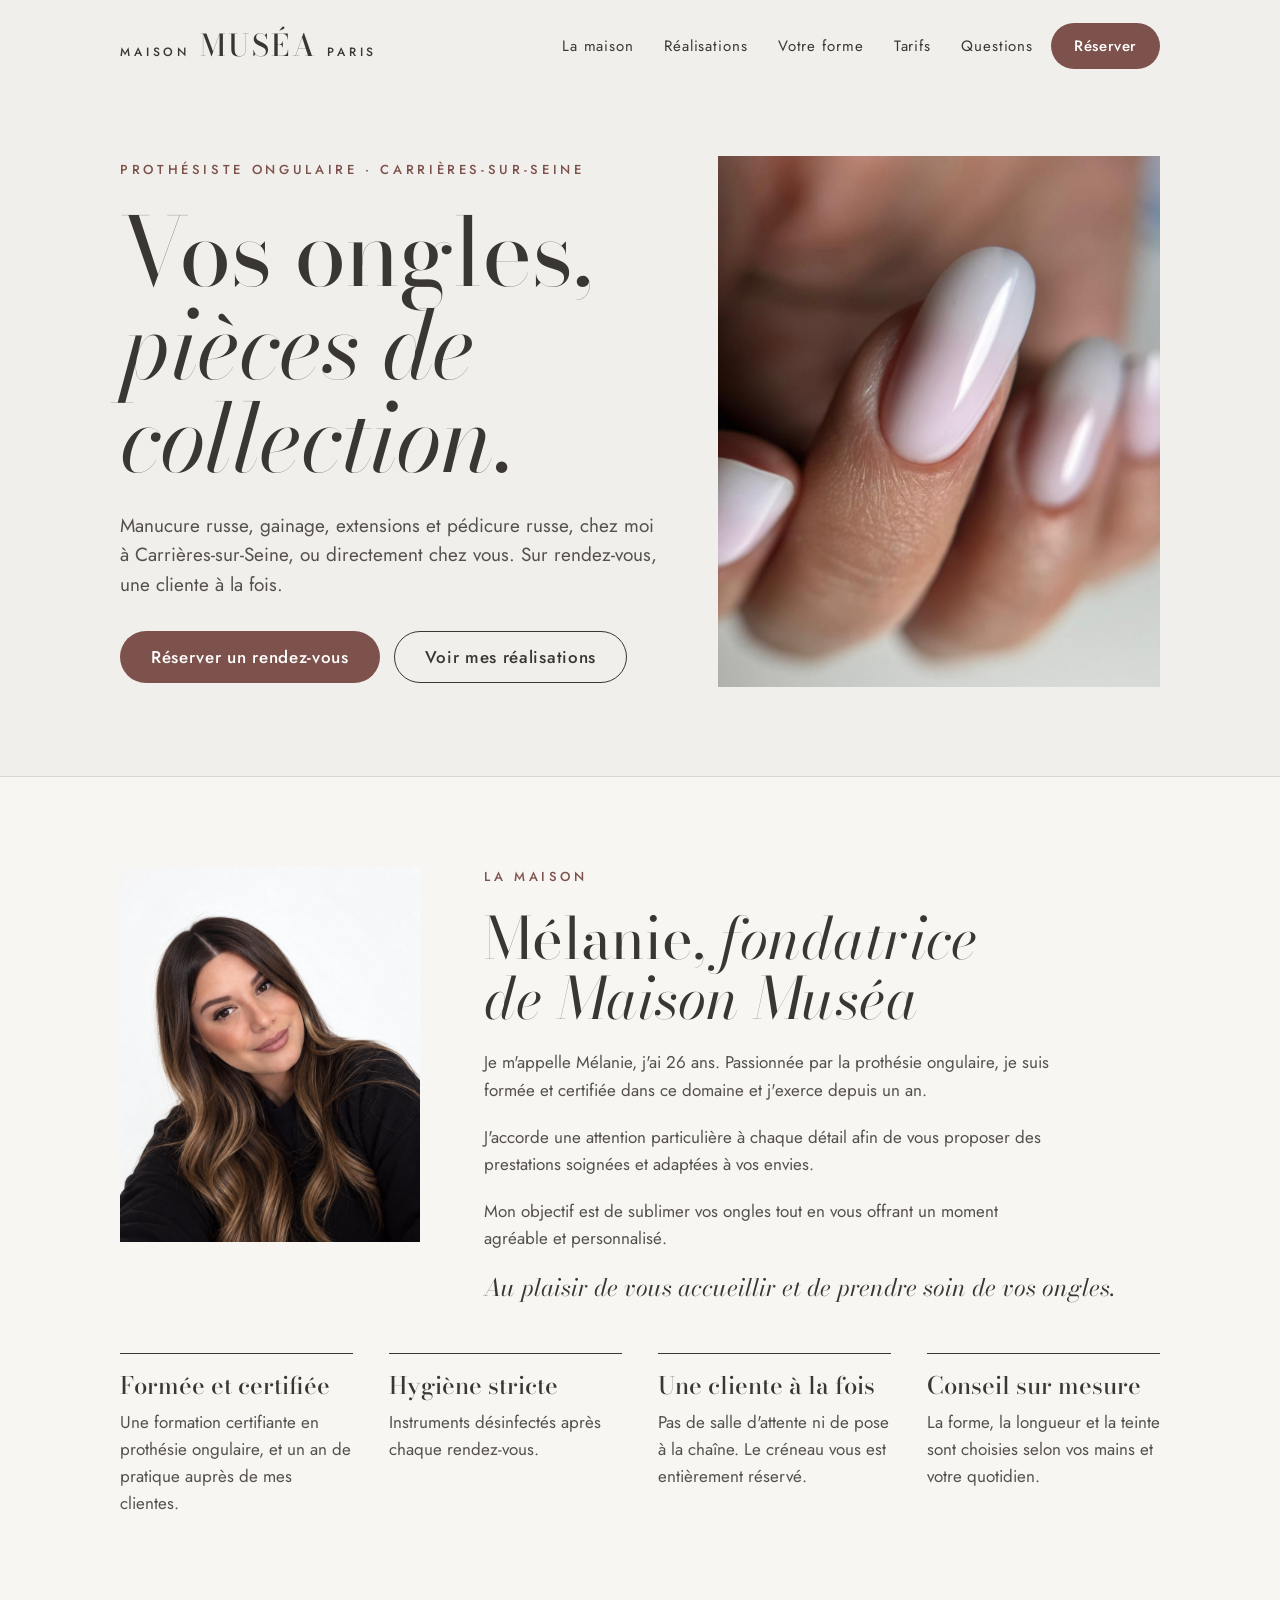
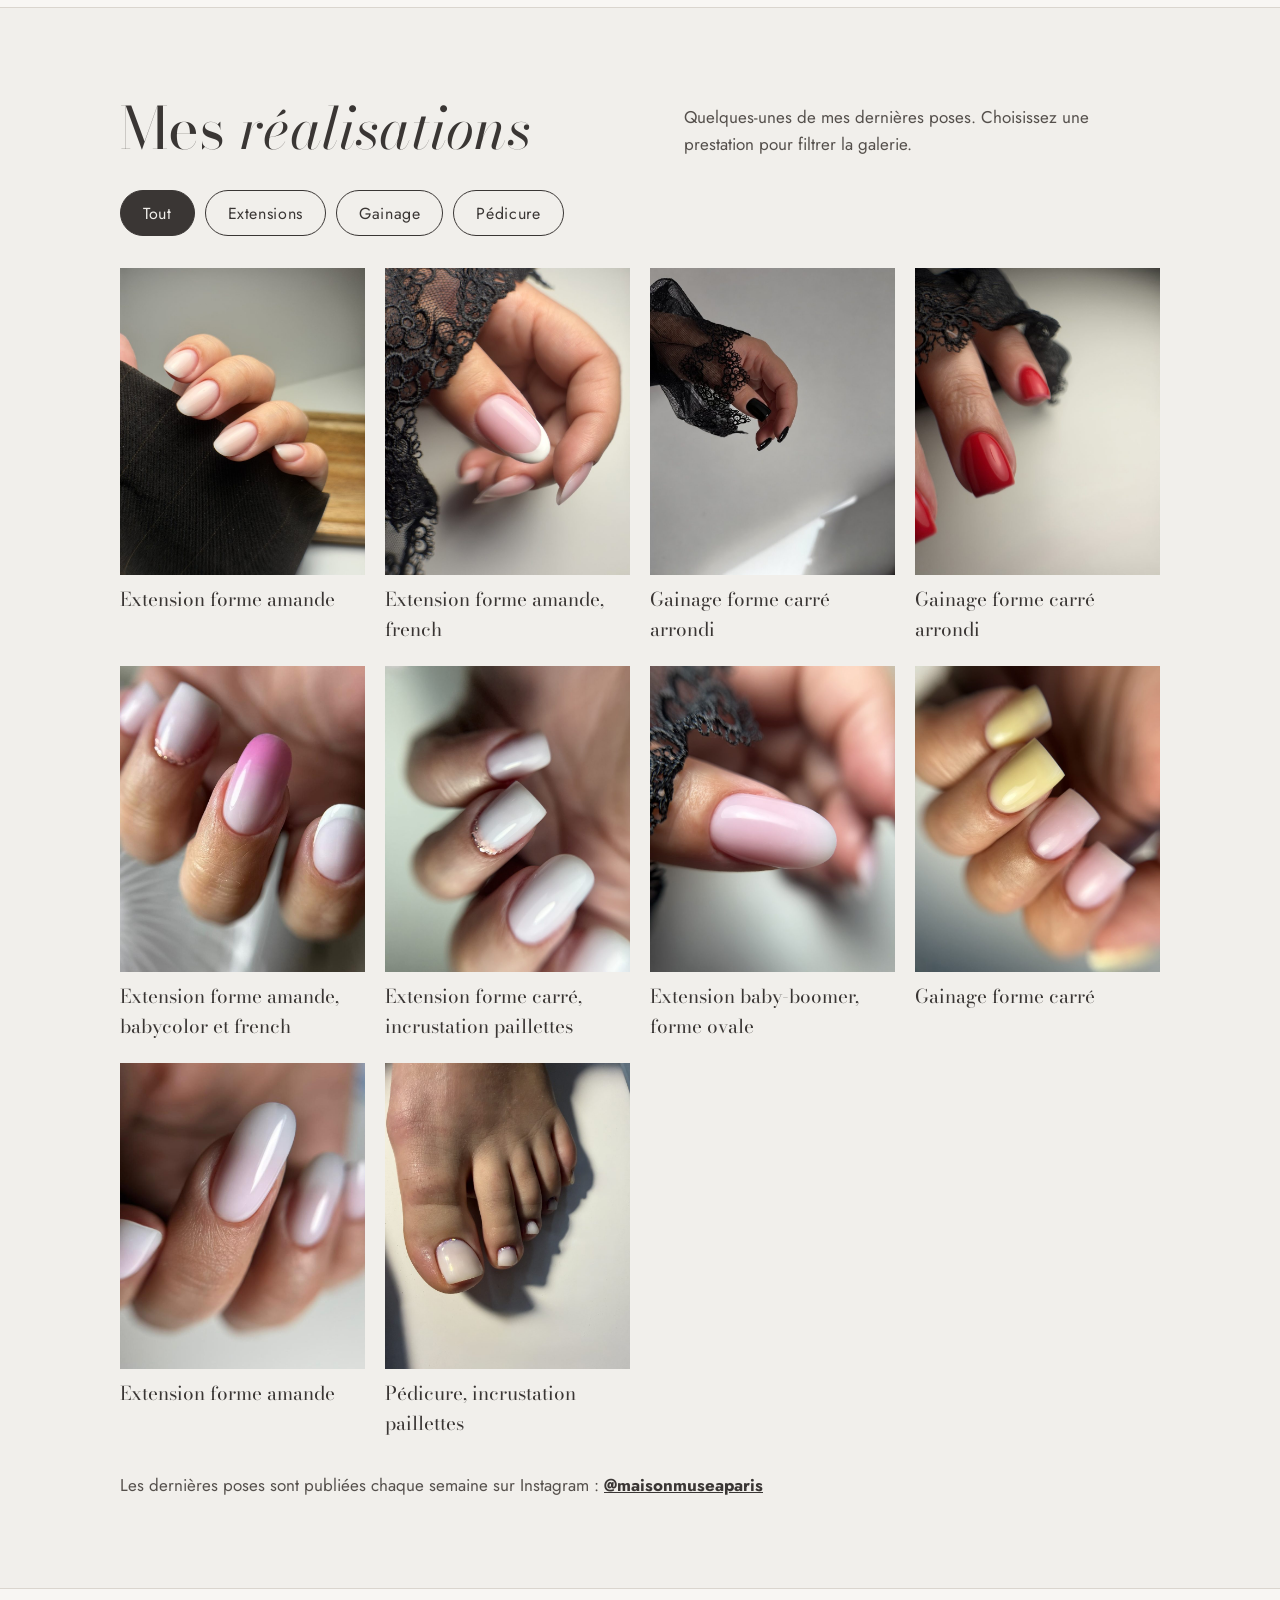
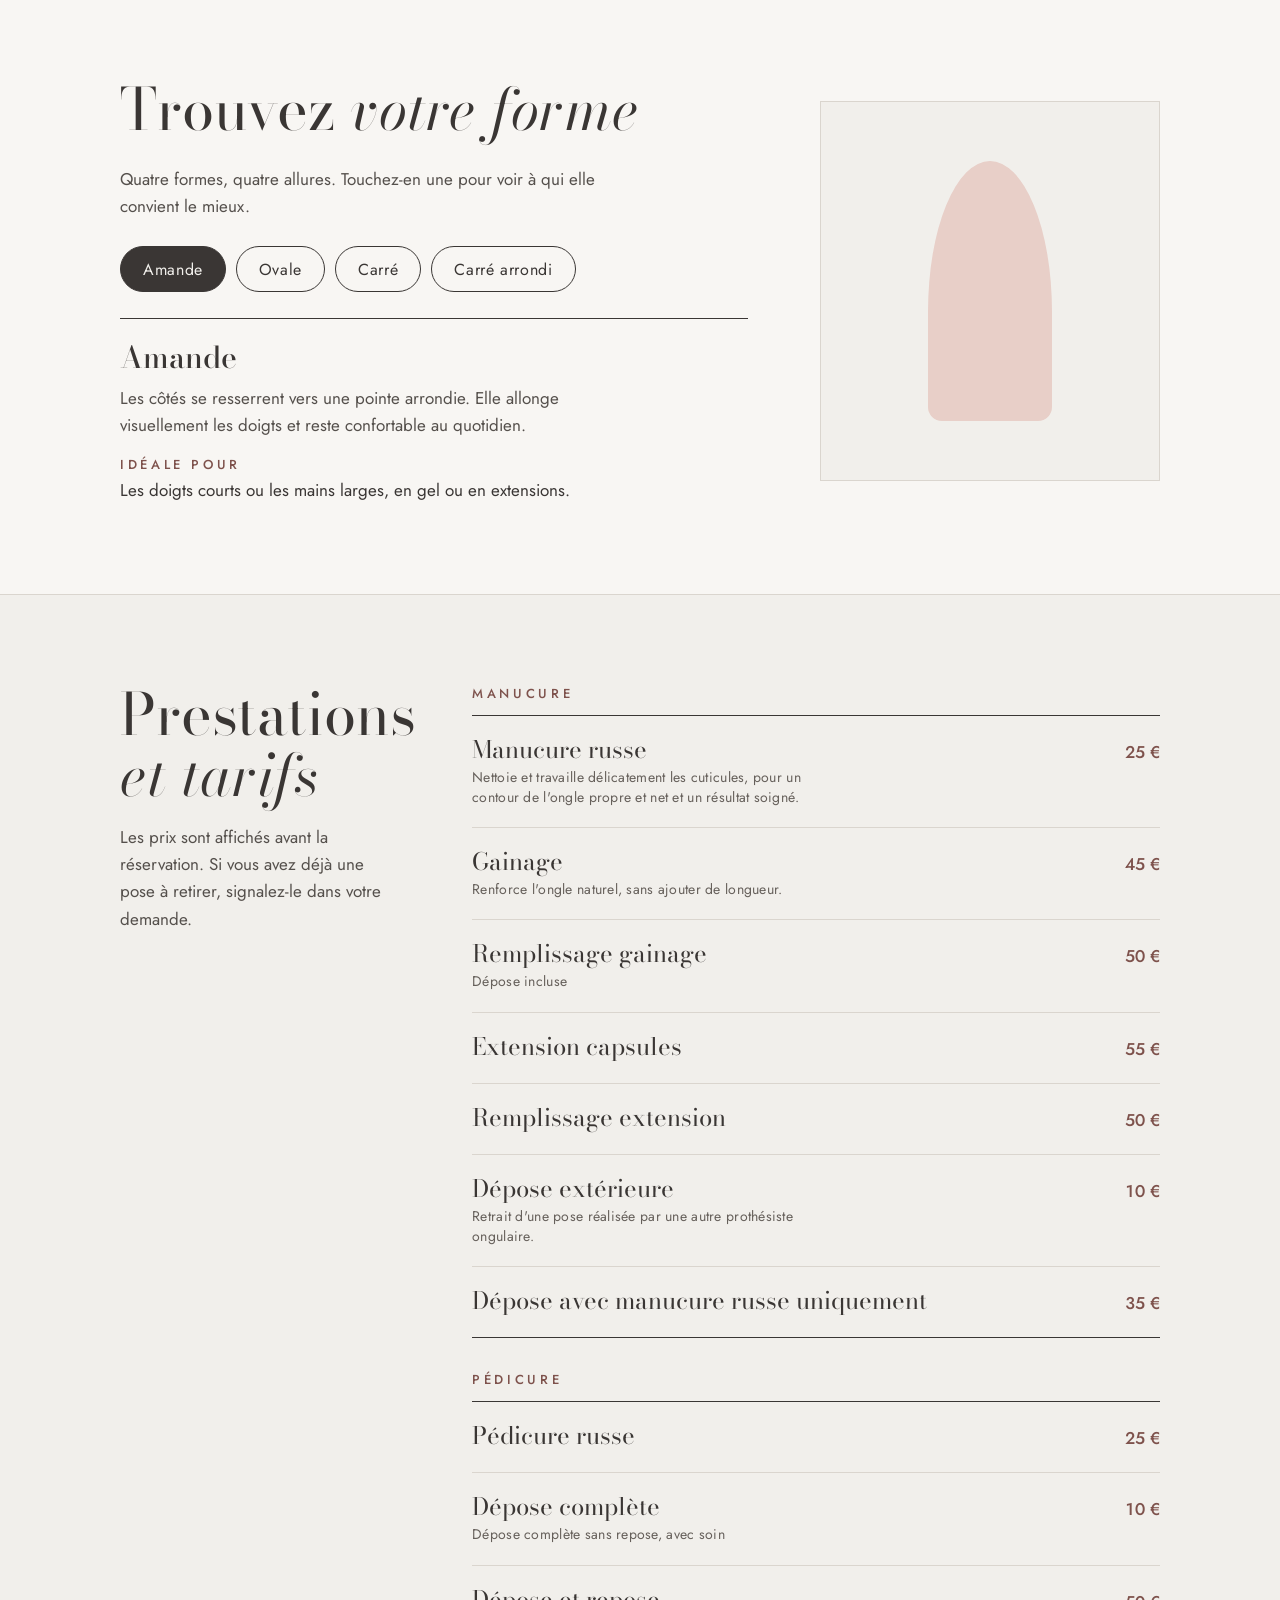
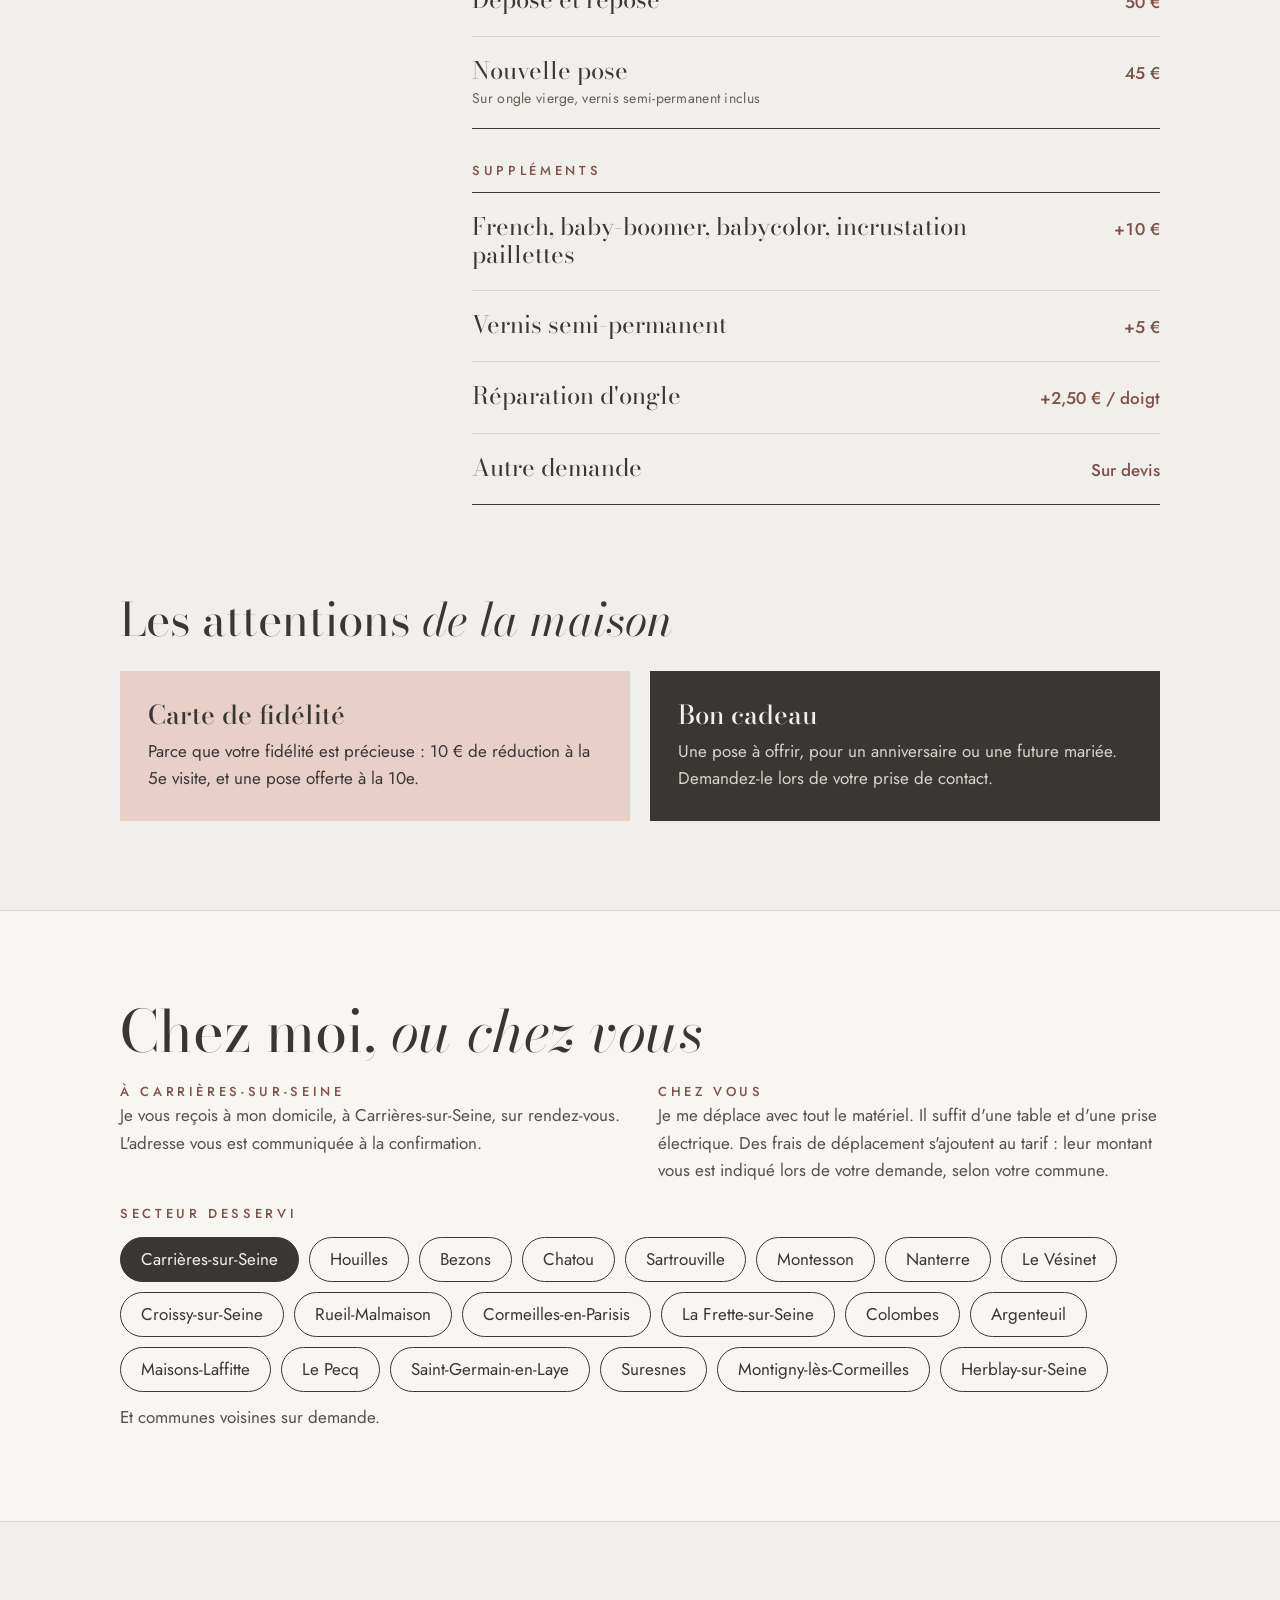
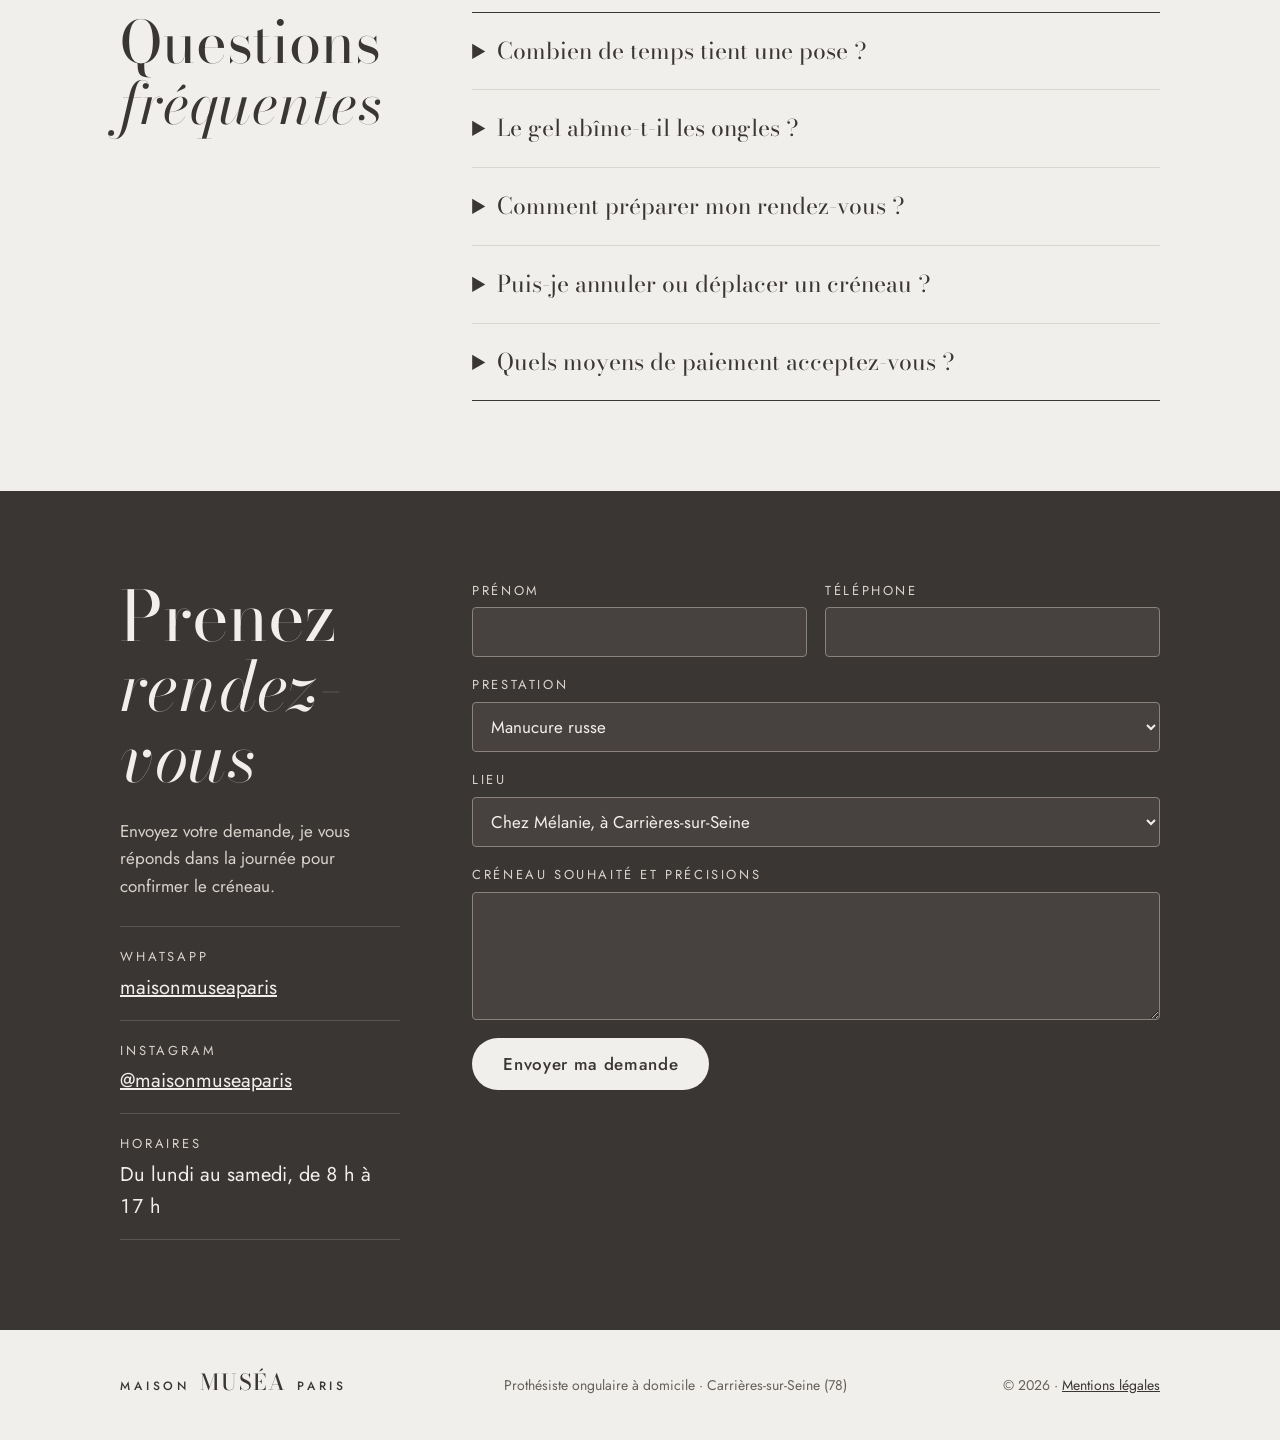
==== commit 9f792056: "Ajoute les explications des prestations dans les tarifs Co-Authored-By: Claude Opus 5.5 <noreply@ant" ====
--- a/index.html
+++ b/index.html
@@ -151,12 +151,12 @@
     <div class="price-group">
       <h3 class="label">Manucure</h3>
       <ul class="price-list">
-      <li><span class="price-name">Manucure russe</span><span class="price">25 €</span></li>
-      <li><span class="price-name">Gainage<small>Sur ongles naturels</small></span><span class="price">45 €</span></li>
+      <li><span class="price-name">Manucure russe<small>Nettoie et travaille délicatement les cuticules, pour un contour de l'ongle propre et net et un résultat soigné.</small></span><span class="price">25 €</span></li>
+      <li><span class="price-name">Gainage<small>Renforce l'ongle naturel, sans ajouter de longueur.</small></span><span class="price">45 €</span></li>
       <li><span class="price-name">Remplissage gainage<small>Dépose incluse</small></span><span class="price">50 €</span></li>
       <li><span class="price-name">Extension capsules</span><span class="price">55 €</span></li>
       <li><span class="price-name">Remplissage extension</span><span class="price">50 €</span></li>
-      <li><span class="price-name">Dépose extérieur</span><span class="price">10 €</span></li>
+      <li><span class="price-name">Dépose extérieure<small>Retrait d'une pose réalisée par une autre prothésiste ongulaire.</small></span><span class="price">10 €</span></li>
       <li><span class="price-name">Dépose avec manucure russe uniquement</span><span class="price">35 €</span></li>
       </ul>
     </div>
--- a/css/style.css
+++ b/css/style.css
@@ -160,7 +160,7 @@
 .price { min-width: 76px; text-align: right; font-weight: 500; color: var(--accent); font-variant-numeric: tabular-nums; }
 
 .price-group .label { margin-bottom: 10px; }
-.price-name small { display: block; font-family: var(--text); font-size: 14px; color: var(--muted); letter-spacing: 0.02em; margin-top: 2px; }
+.price-name small { display: block; max-width: 44ch; line-height: 1.45; font-family: var(--text); font-size: 14px; color: var(--muted); letter-spacing: 0.02em; margin-top: 2px; }
 .price { white-space: nowrap; }
 
 /* Attentions */
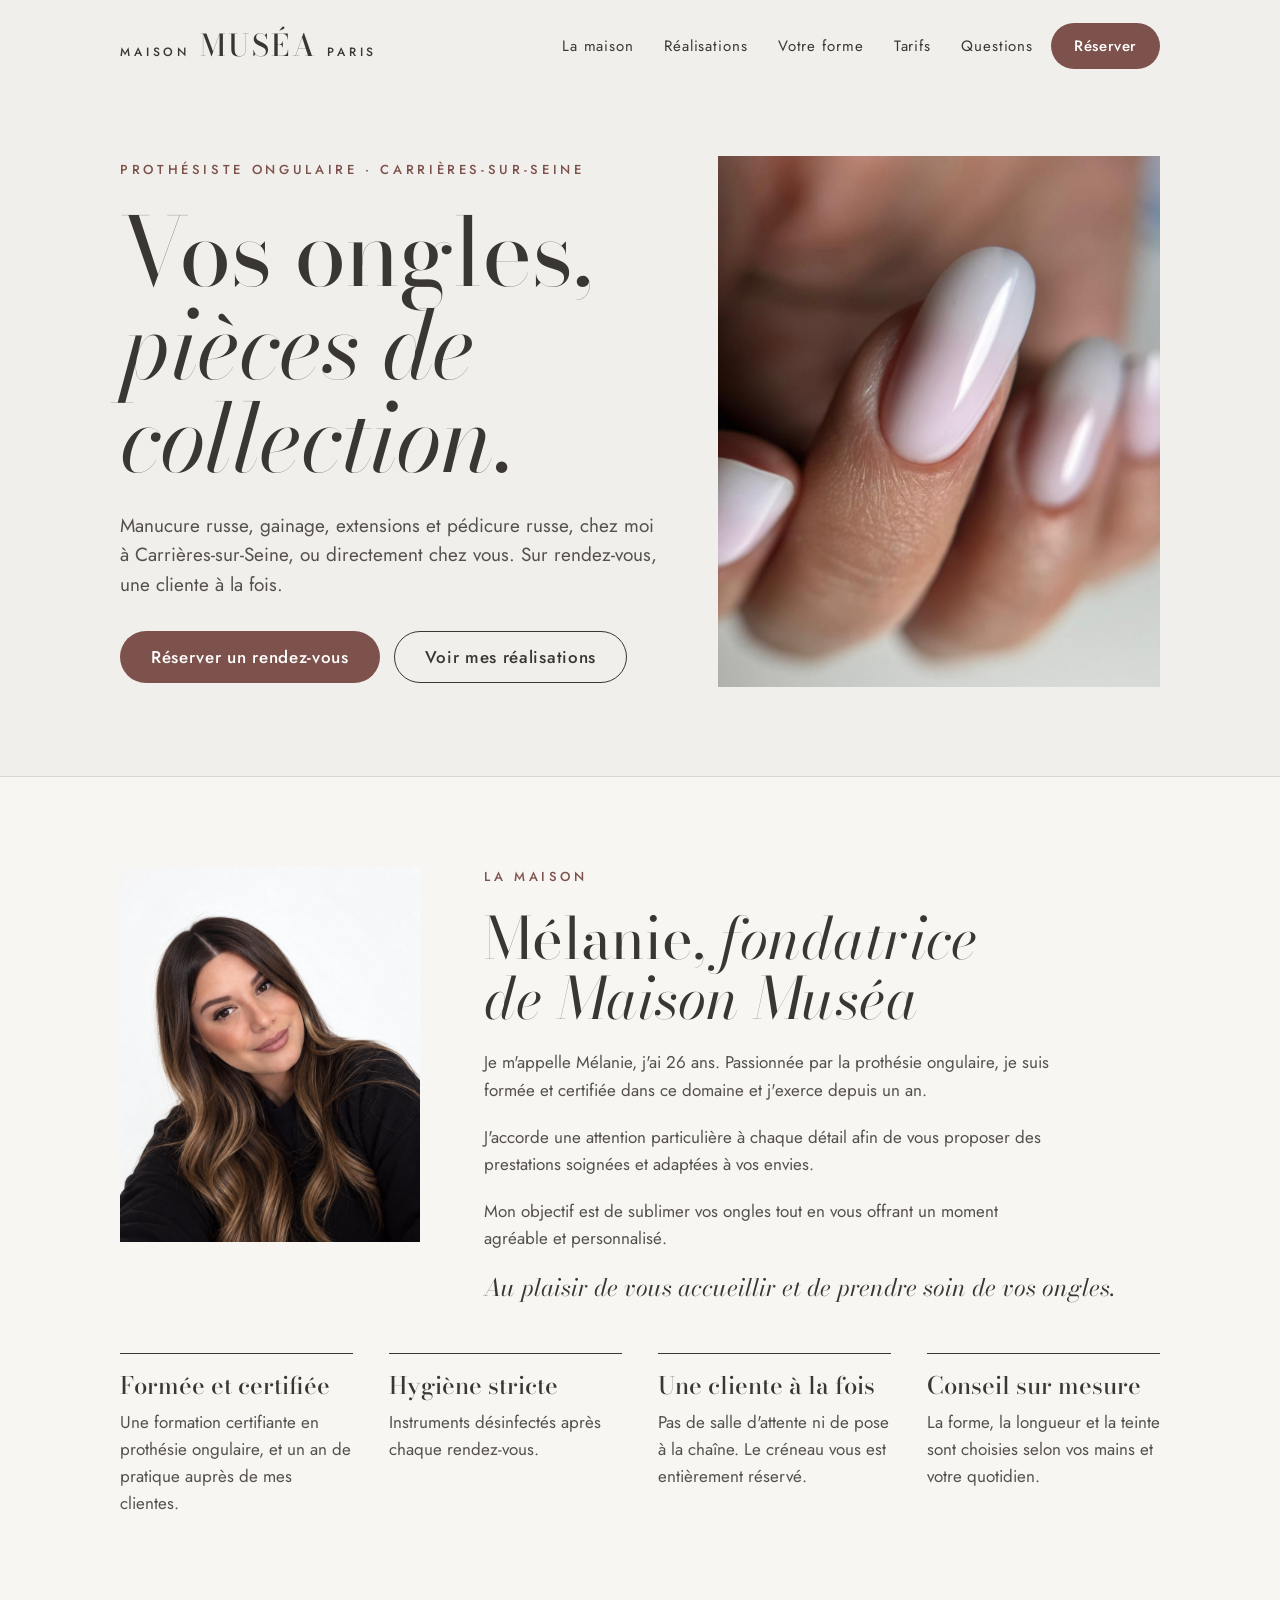
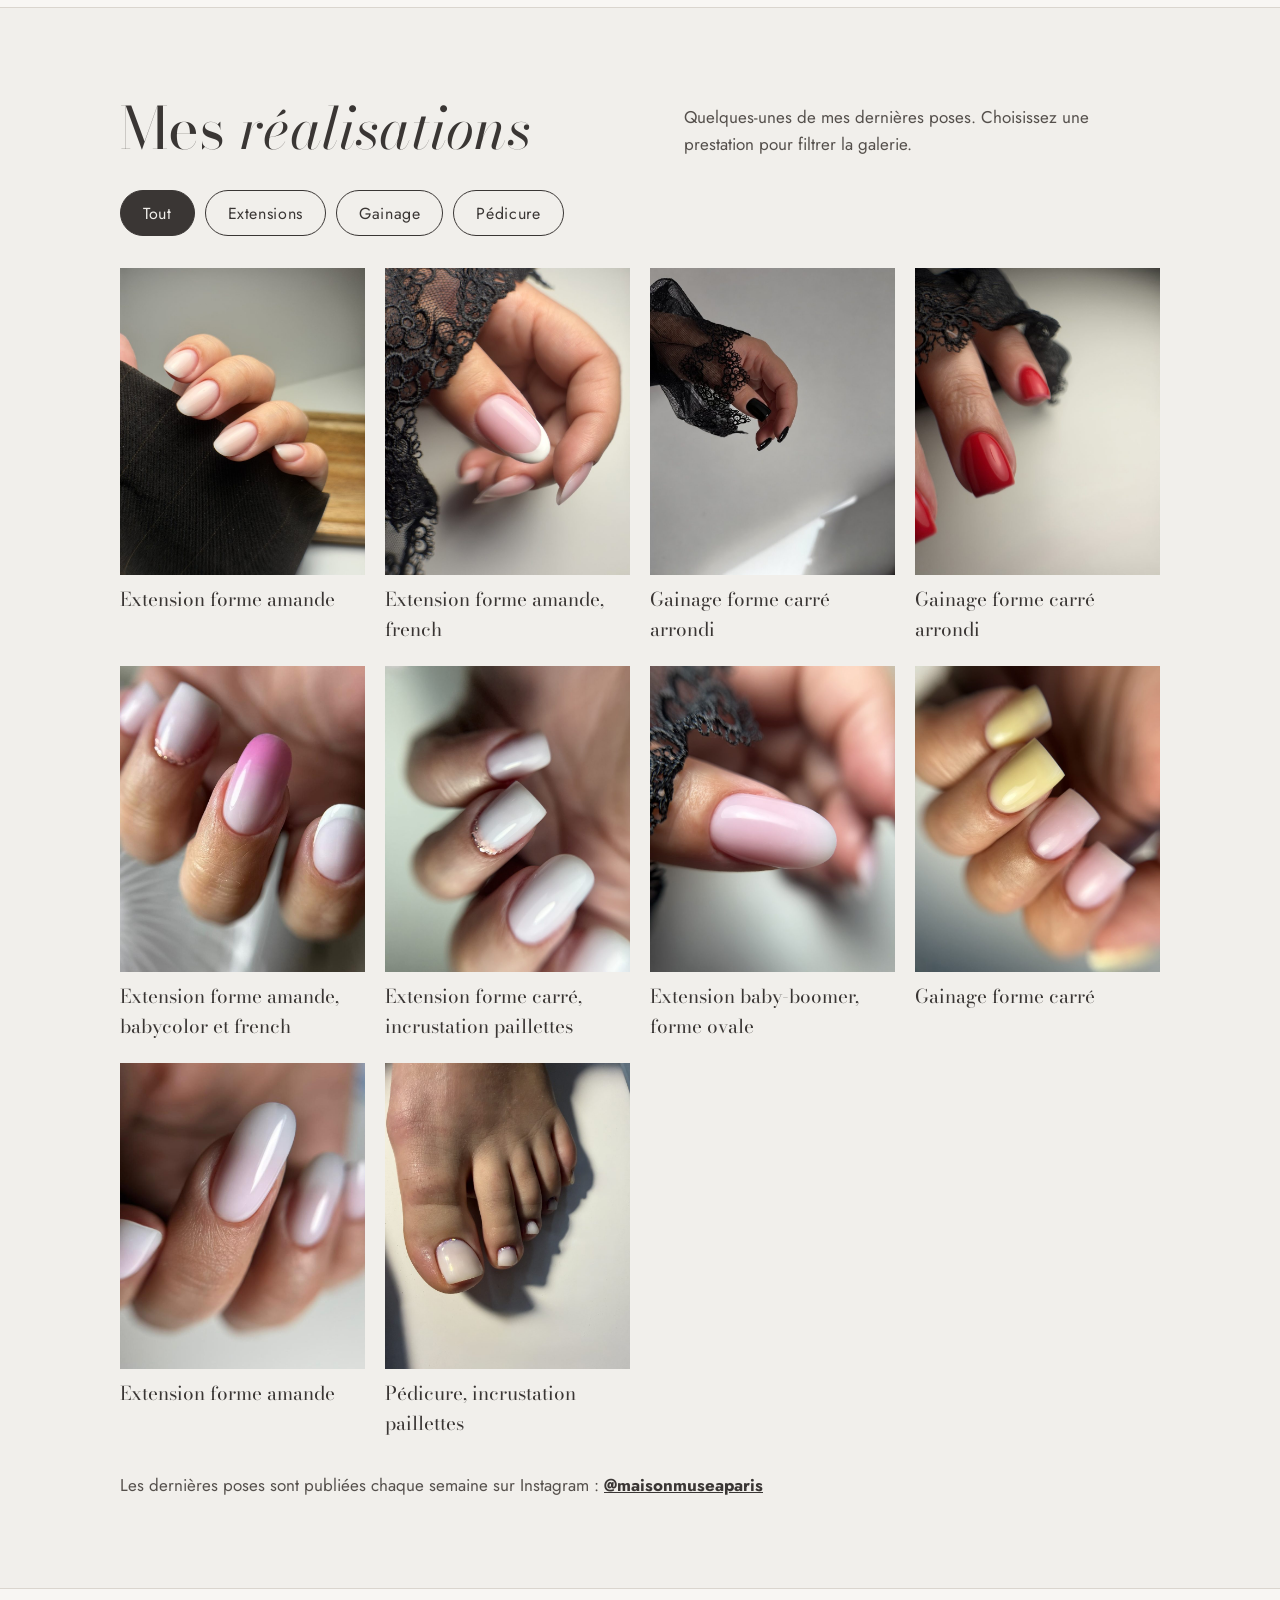
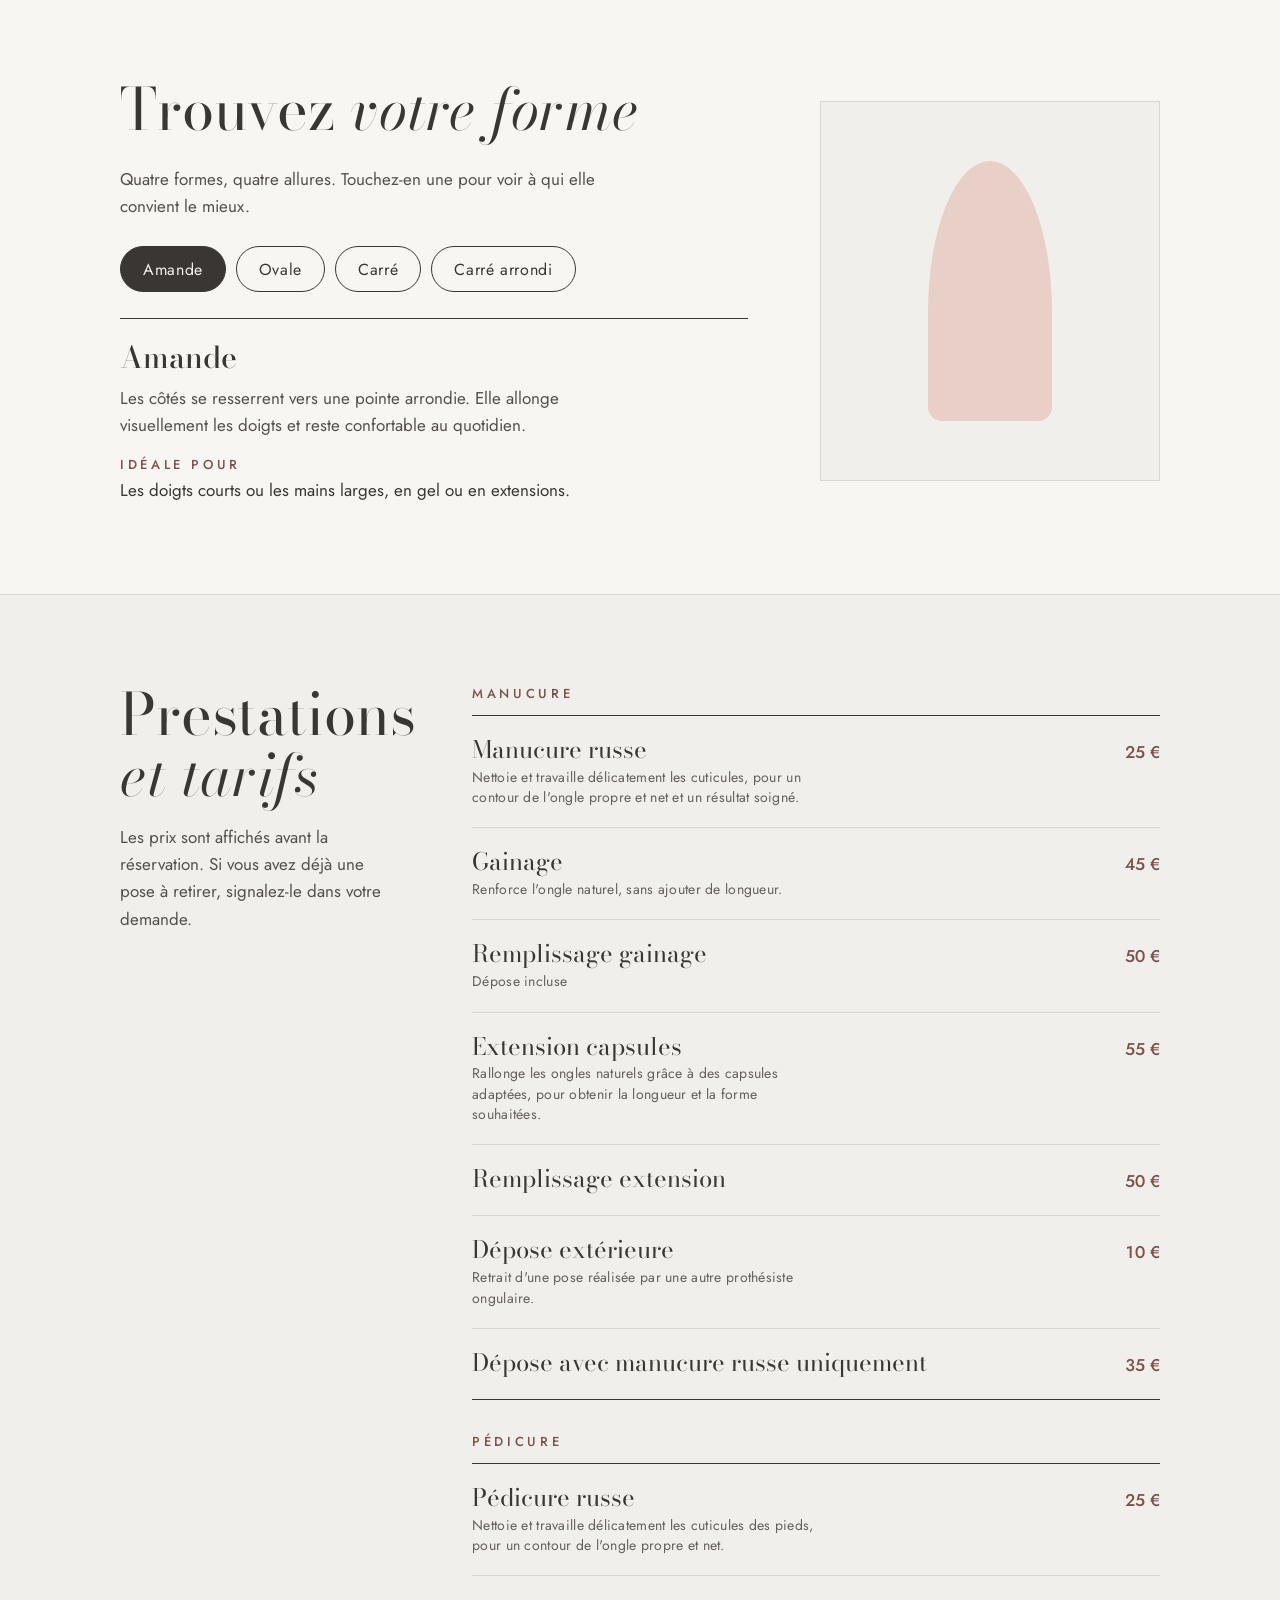
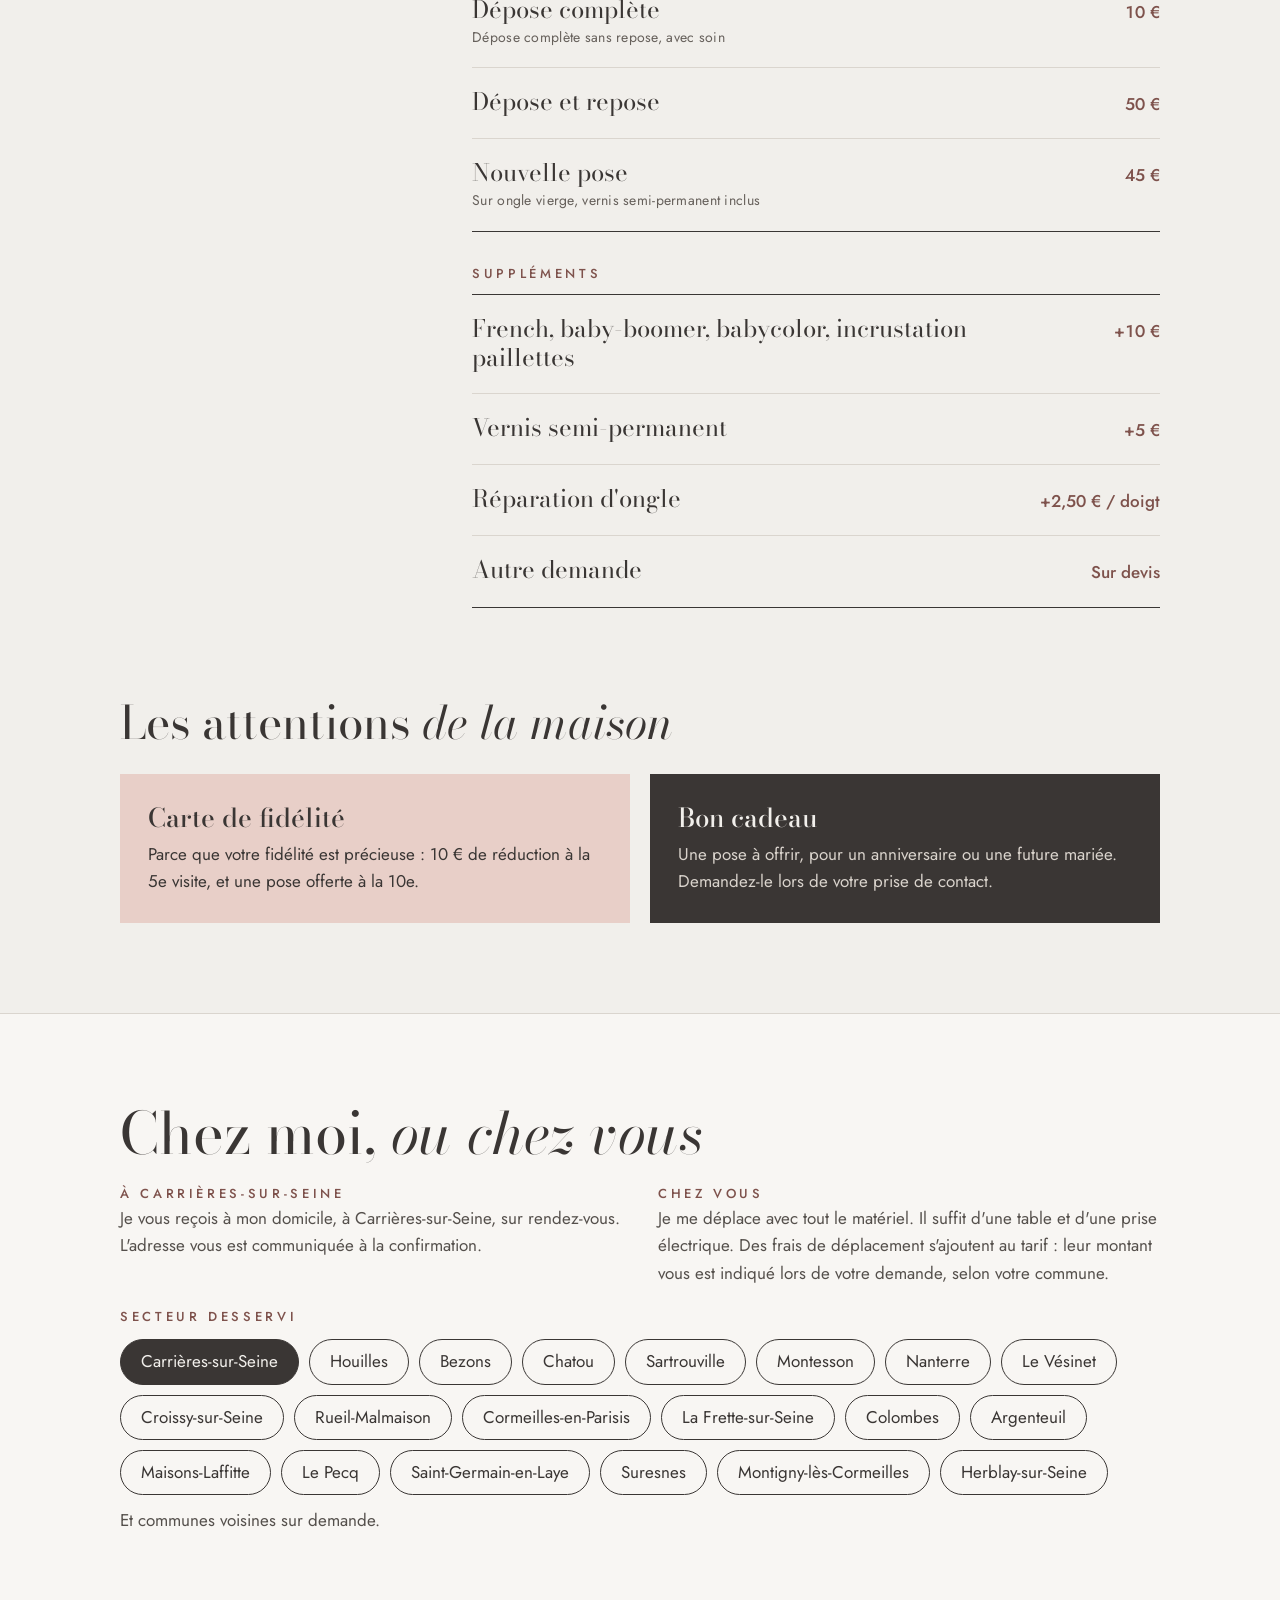
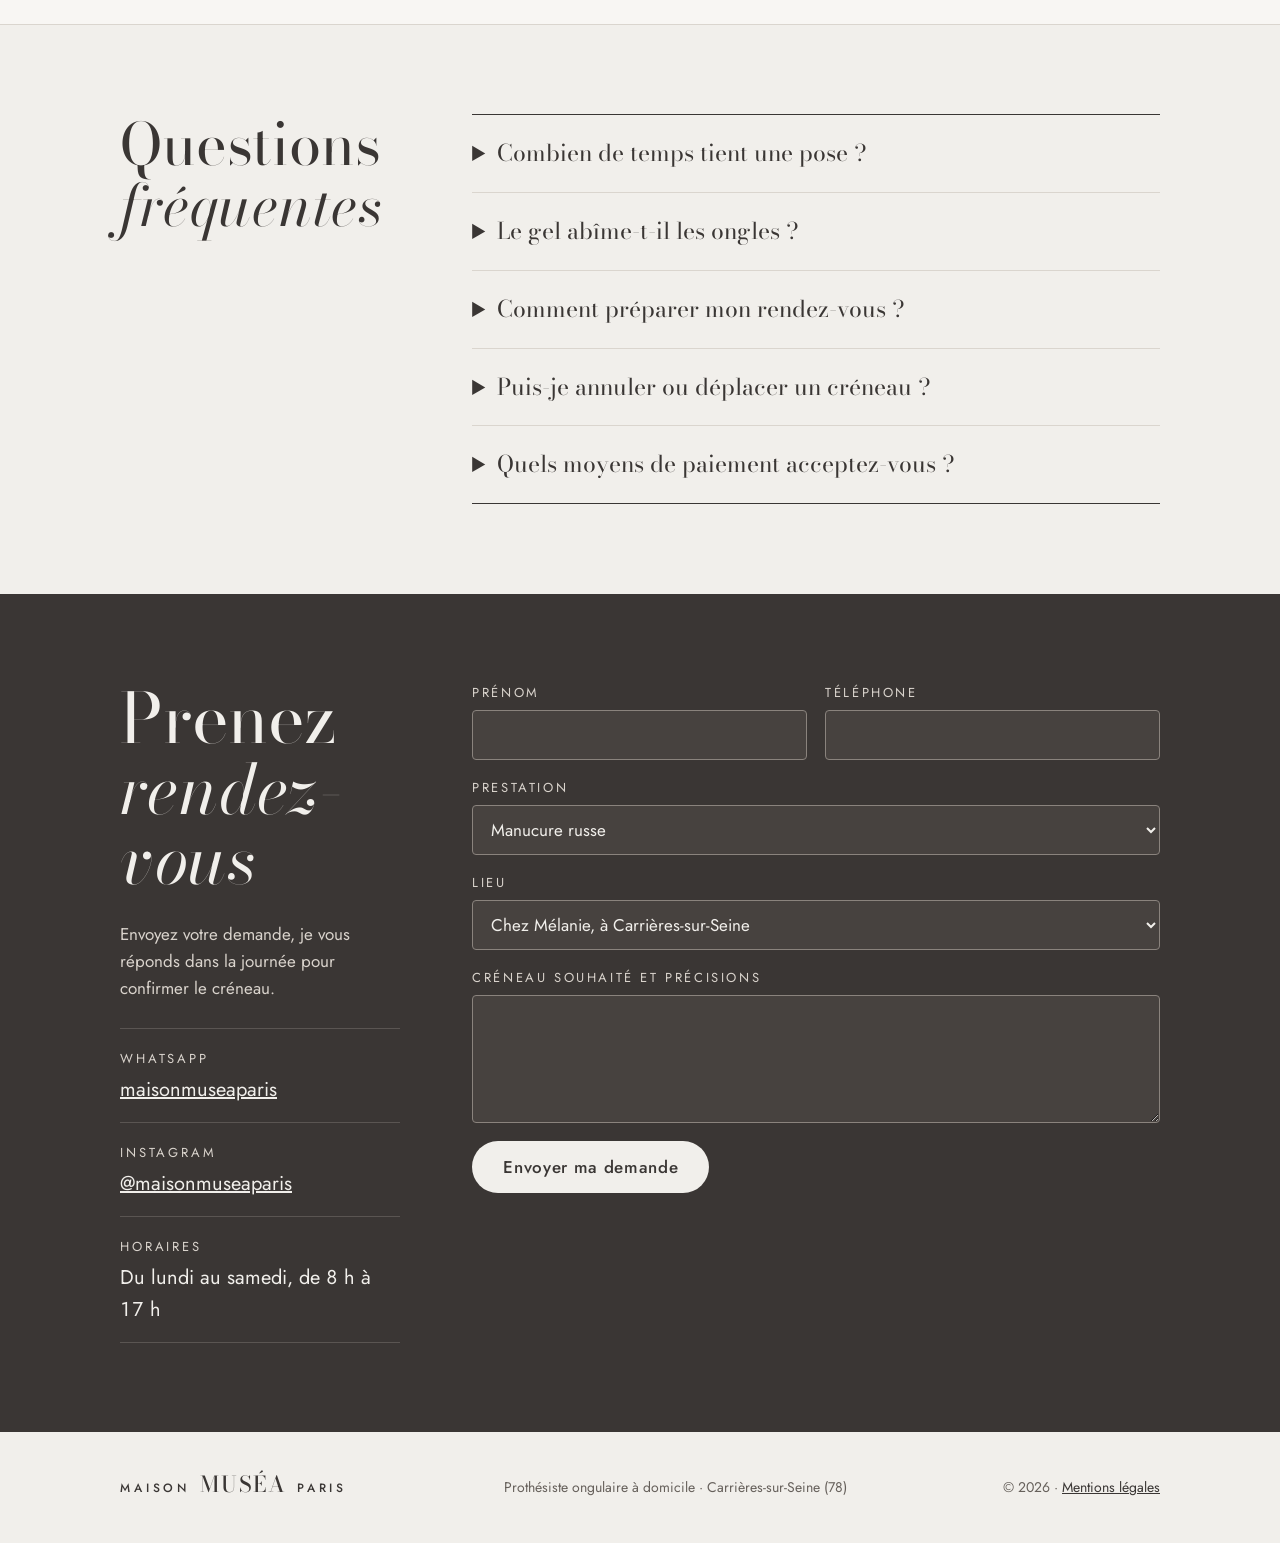
==== commit 4278b62d: "Ajoute les explications Extension capsules et Pédicure russe Co-Authored-By: Claude Opus 5.5 <norepl" ====
--- a/index.html
+++ b/index.html
@@ -154,7 +154,7 @@
       <li><span class="price-name">Manucure russe<small>Nettoie et travaille délicatement les cuticules, pour un contour de l'ongle propre et net et un résultat soigné.</small></span><span class="price">25 €</span></li>
       <li><span class="price-name">Gainage<small>Renforce l'ongle naturel, sans ajouter de longueur.</small></span><span class="price">45 €</span></li>
       <li><span class="price-name">Remplissage gainage<small>Dépose incluse</small></span><span class="price">50 €</span></li>
-      <li><span class="price-name">Extension capsules</span><span class="price">55 €</span></li>
+      <li><span class="price-name">Extension capsules<small>Rallonge les ongles naturels grâce à des capsules adaptées, pour obtenir la longueur et la forme souhaitées.</small></span><span class="price">55 €</span></li>
       <li><span class="price-name">Remplissage extension</span><span class="price">50 €</span></li>
       <li><span class="price-name">Dépose extérieure<small>Retrait d'une pose réalisée par une autre prothésiste ongulaire.</small></span><span class="price">10 €</span></li>
       <li><span class="price-name">Dépose avec manucure russe uniquement</span><span class="price">35 €</span></li>
@@ -163,7 +163,7 @@
     <div class="price-group">
       <h3 class="label">Pédicure</h3>
       <ul class="price-list">
-      <li><span class="price-name">Pédicure russe</span><span class="price">25 €</span></li>
+      <li><span class="price-name">Pédicure russe<small>Nettoie et travaille délicatement les cuticules des pieds, pour un contour de l'ongle propre et net.</small></span><span class="price">25 €</span></li>
       <li><span class="price-name">Dépose complète<small>Dépose complète sans repose, avec soin</small></span><span class="price">10 €</span></li>
       <li><span class="price-name">Dépose et repose</span><span class="price">50 €</span></li>
       <li><span class="price-name">Nouvelle pose<small>Sur ongle vierge, vernis semi-permanent inclus</small></span><span class="price">45 €</span></li>
